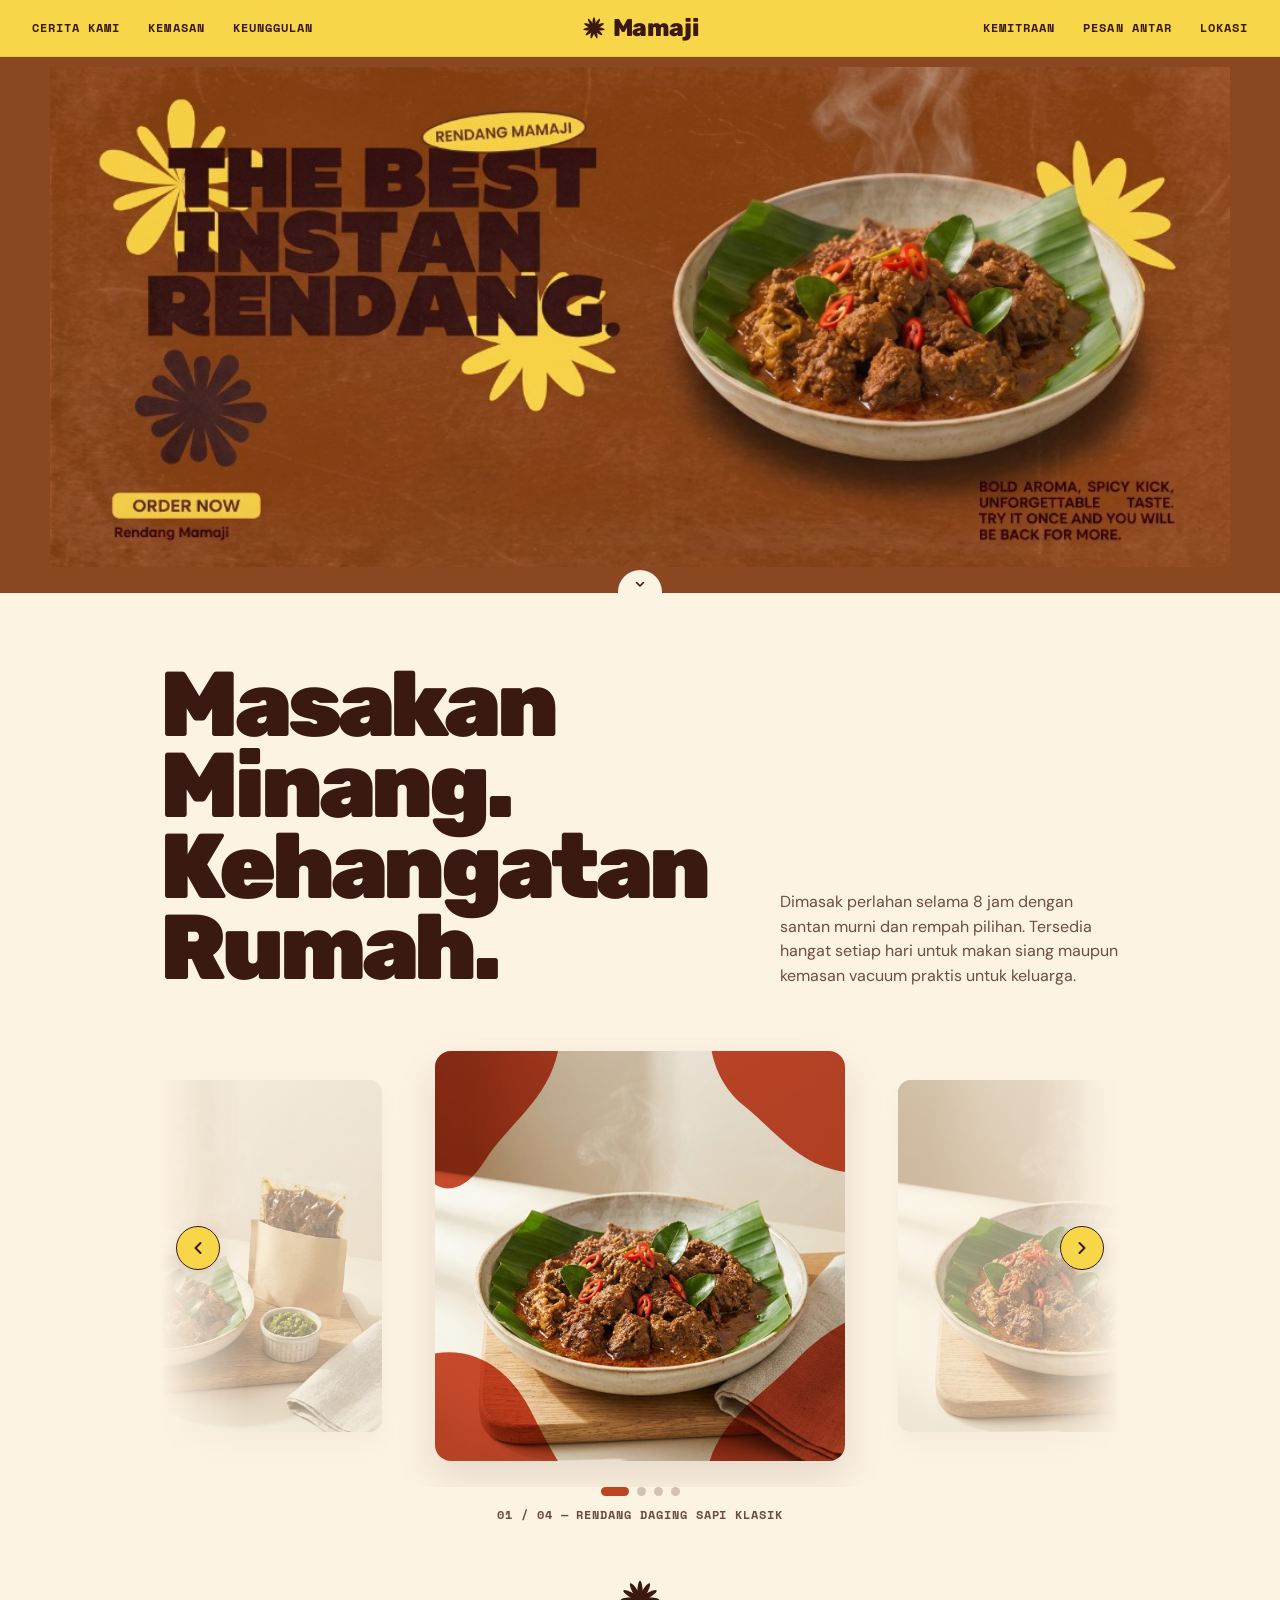
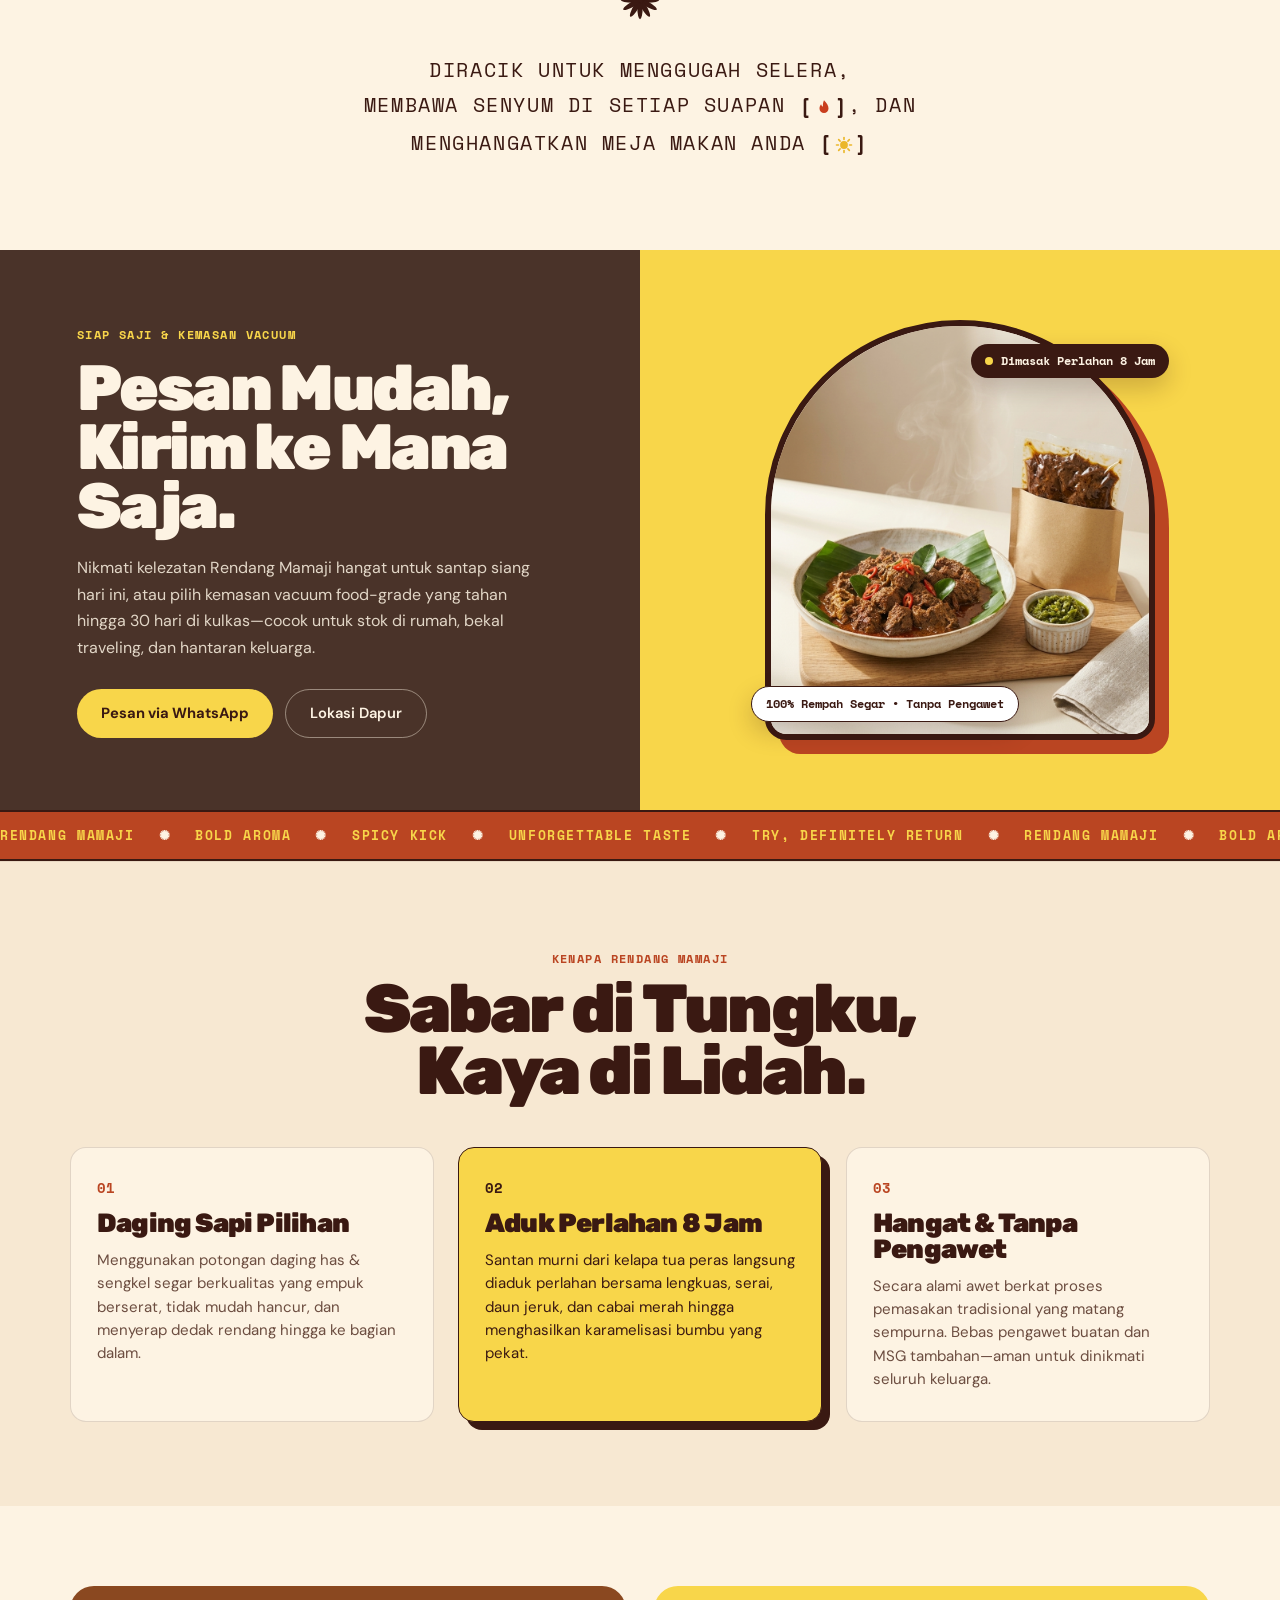
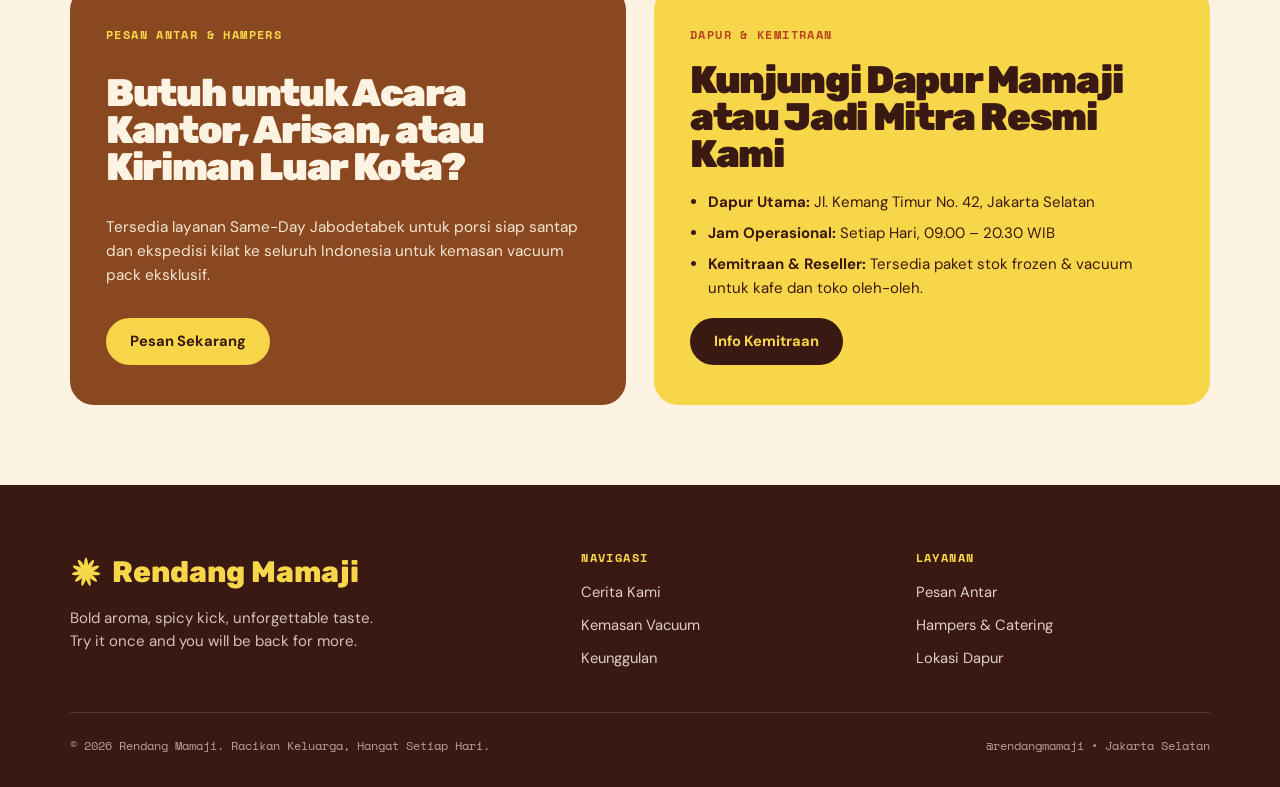
==== index.html @ 548dca35 "Use The Best Instan Rendang banner with full uncropped aspect ratio" ====
<!DOCTYPE html>
<html lang="id">
<head>
  <meta charset="UTF-8" />
  <meta name="viewport" content="width=device-width, initial-scale=1.0" />
  <title>Rendang Mamaji — Bold Aroma, Spicy Kick, Unforgettable Taste</title>
  <meta
    name="description"
    content="Rendang Mamaji menghadirkan rendang otentik Minang yang dimasak perlahan selama 8 jam dengan rempah pilihan. Tersedia porsi siap santap, lauk pendamping, dan kemasan vacuum."
  />

  <!-- Google Fonts: Chunky Display Sans (Rubik 900) + Mono + Clean Sans -->
  <link rel="preconnect" href="https://fonts.googleapis.com" />
  <link rel="preconnect" href="https://fonts.gstatic.com" crossorigin />
  <link
    href="https://fonts.googleapis.com/css2?family=DM+Sans:ital,opsz,wght@0,9..40,400;0,9..40,500;0,9..40,600;0,9..40,700;1,9..40,400&family=Rubik:wght@800;900&family=Space+Mono:wght@400;700&display=swap"
    rel="stylesheet"
  />
  <link rel="stylesheet" href="styles.css" />
</head>
<body>
  <!-- Sticky Golden Top Navigation Bar (inspired by Cala) -->
  <header class="site-header" id="top">
    <nav class="navbar" aria-label="Navigasi Utama">
      <div class="nav-group nav-left">
        <a href="#cerita" class="nav-link">CERITA KAMI</a>
        <a href="#paket" class="nav-link">KEMASAN</a>
        <a href="#galeri" class="nav-link">KEUNGGULAN</a>
      </div>

      <a href="#top" class="brand-logo" aria-label="Rendang Mamaji Beranda">
        <svg class="brand-starburst" viewBox="0 0 64 64" fill="currentColor" aria-hidden="true">
          <g transform="translate(32,32)">
            <ellipse rx="4.2" ry="18" transform="rotate(0) translate(0,-11)" />
            <ellipse rx="4.2" ry="18" transform="rotate(32.7) translate(0,-11)" />
            <ellipse rx="4.2" ry="18" transform="rotate(65.4) translate(0,-11)" />
            <ellipse rx="4.2" ry="18" transform="rotate(98.1) translate(0,-11)" />
            <ellipse rx="4.2" ry="18" transform="rotate(130.9) translate(0,-11)" />
            <ellipse rx="4.2" ry="18" transform="rotate(163.6) translate(0,-11)" />
            <ellipse rx="4.2" ry="18" transform="rotate(196.3) translate(0,-11)" />
            <ellipse rx="4.2" ry="18" transform="rotate(229) translate(0,-11)" />
            <ellipse rx="4.2" ry="18" transform="rotate(261.8) translate(0,-11)" />
            <ellipse rx="4.2" ry="18" transform="rotate(294.5) translate(0,-11)" />
            <ellipse rx="4.2" ry="18" transform="rotate(327.2) translate(0,-11)" />
          </g>
        </svg>
        <span class="brand-wordmark">Mamaji</span>
      </a>

      <div class="nav-group nav-right">
        <a href="#kemitraan" class="nav-link">KEMITRAAN</a>
        <a href="#pengiriman" class="nav-link">PESAN ANTAR</a>
        <a href="#lokasi" class="nav-link">LOKASI</a>
      </div>

      <!-- Mobile Menu Toggle -->
      <div class="mobile-controls">
        <button type="button" class="menu-toggle" id="mobileMenuToggle" aria-expanded="false" aria-label="Toggle menu navigasi">
          <span></span>
          <span></span>
        </button>
      </div>
    </nav>

    <!-- Mobile Navigation Drawer -->
    <div class="mobile-nav" id="mobileNav" hidden>
      <a href="#cerita" class="mobile-nav-link">Cerita Kami</a>
      <a href="#paket" class="mobile-nav-link">Kemasan Vacuum</a>
      <a href="#galeri" class="mobile-nav-link">Keunggulan</a>
      <a href="#kemitraan" class="mobile-nav-link">Kemitraan &amp; Hampers</a>
      <a href="#lokasi" class="mobile-nav-link">Lokasi Dapur</a>
    </div>
  </header>

  <main>
    <!-- Hero Section using the user's exact widescreen hero asset -->
    <section class="hero-section" aria-label="Banner Utama Rendang Mamaji">
      <div class="hero-media-frame">
        <img
          src="Asset/hero-the-best-instan-rendang.jpg"
          alt="Rendang Mamaji — The Best Instan Rendang. Bold Aroma, Spicy Kick, Unforgettable Taste."
          class="hero-asset-img"
        />

        <!-- Interactive transparent hotspot over the baked-in ORDER NOW button -->
        <a
          href="#pengiriman"
          class="hero-order-hotspot"
          aria-label="Order Now — Pesan Rendang Mamaji"
          title="Klik untuk pesan Rendang Mamaji"
        ></a>
      </div>

      <!-- Cala-style bottom-center semicircular scroll-down notch -->
      <a href="#cerita" class="hero-notch" aria-label="Gulir ke bagian berikutnya">
        <svg viewBox="0 0 24 24" fill="none" stroke="currentColor" stroke-width="2.4" stroke-linecap="round" stroke-linejoin="round" aria-hidden="true">
          <path d="M7 10l5 5 5-5" />
        </svg>
      </a>
    </section>

    <!-- Section 2: Warm Cream Editorial Showcase (exact Cala 2-card composition + statement) -->
    <section class="intro-showcase" id="cerita">
      <div class="container">
        <div class="editorial-intro-split reveal">
          <h1 class="editorial-heading">
            Masakan<br />
            Minang.<br />
            Kehangatan<br />
            Rumah.
          </h1>
          <p class="editorial-lead">
            Dimasak perlahan selama 8 jam dengan santan murni dan rempah pilihan. Tersedia hangat setiap hari untuk makan siang maupun kemasan vacuum praktis untuk keluarga.
          </p>
        </div>

        <div class="rendang-carousel reveal" id="rendangCarousel" aria-roledescription="carousel" aria-label="Galeri Varian Rendang Mamaji">
          <div class="carousel-stage">
            <button type="button" class="carousel-nav-btn carousel-nav-btn--prev" id="carouselPrev" aria-label="Slide sebelumnya">
              <svg viewBox="0 0 24 24" fill="none" stroke="currentColor" stroke-width="2.4" stroke-linecap="round" stroke-linejoin="round" aria-hidden="true">
                <path d="M15 18l-6-6 6-6" />
              </svg>
            </button>

            <div class="carousel-viewport" id="carouselViewport">
              <div class="carousel-track" id="carouselTrack">
                <article class="carousel-slide is-active" data-index="0" data-caption="01 / 04 — Rendang Daging Sapi Klasik">
                  <div class="duo-card-art">
                    <img
                      src="Asset/WhatsApp%20Image%202026-11-25%20at%209.22.33%20AM.jpeg"
                      alt="Rendang Daging Sapi Klasik Rendang Mamaji di atas daun pisang"
                      class="duo-card-photo"
                    />
                    <div class="duo-card-graphic-blobs" aria-hidden="true">
                      <svg viewBox="0 0 400 400" preserveAspectRatio="none">
                        <path d="M0,0 L120,0 C110,48 72,70 48,108 C22,148 0,130 0,130 Z" fill="#C93E1E" opacity="0.92" />
                        <path d="M270,0 L400,0 L400,118 C355,112 332,78 302,54 C274,32 270,0 270,0 Z" fill="#C93E1E" opacity="0.92" />
                        <path d="M0,295 C46,288 78,318 96,356 C108,380 120,400 120,400 L0,400 Z" fill="#C93E1E" opacity="0.92" />
                        <path d="M400,265 L400,400 L268,400 C282,356 322,334 352,302 C374,278 400,265 400,265 Z" fill="#C93E1E" opacity="0.92" />
                      </svg>
                    </div>
                  </div>
                </article>

                <article class="carousel-slide" data-index="1" data-caption="02 / 04 — Rendang Komplit Nasi &amp; Sambal Ijo">
                  <div class="duo-card-art">
                    <img
                      src="Asset/rendang-komplit.jpg"
                      alt="Rendang Mamaji Komplit dengan nasi putih hangat dan sambal lado mudo"
                      class="duo-card-photo"
                    />
                    <div class="duo-card-graphic-blobs" aria-hidden="true">
                      <svg viewBox="0 0 400 400" preserveAspectRatio="none">
                        <path d="M0,0 L120,0 C110,48 72,70 48,108 C22,148 0,130 0,130 Z" fill="#C93E1E" opacity="0.92" />
                        <path d="M270,0 L400,0 L400,118 C355,112 332,78 302,54 C274,32 270,0 270,0 Z" fill="#C93E1E" opacity="0.92" />
                        <path d="M0,295 C46,288 78,318 96,356 C108,380 120,400 120,400 L0,400 Z" fill="#C93E1E" opacity="0.92" />
                        <path d="M400,265 L400,400 L268,400 C282,356 322,334 352,302 C374,278 400,265 400,265 Z" fill="#C93E1E" opacity="0.92" />
                      </svg>
                    </div>
                  </div>
                </article>

                <article class="carousel-slide" data-index="2" data-caption="03 / 04 — Rendang Paru &amp; Daging Serundeng">
                  <div class="duo-card-art">
                    <img
                      src="Asset/rendang-bumbu-pekat.jpg"
                      alt="Rendang Paru dan Daging Sapi berbumbu pekat dengan taburan serundeng rempah"
                      class="duo-card-photo"
                    />
                    <div class="duo-card-graphic-blobs" aria-hidden="true">
                      <svg viewBox="0 0 400 400" preserveAspectRatio="none">
                        <path d="M0,0 L120,0 C110,48 72,70 48,108 C22,148 0,130 0,130 Z" fill="#C93E1E" opacity="0.92" />
                        <path d="M270,0 L400,0 L400,118 C355,112 332,78 302,54 C274,32 270,0 270,0 Z" fill="#C93E1E" opacity="0.92" />
                        <path d="M0,295 C46,288 78,318 96,356 C108,380 120,400 120,400 L0,400 Z" fill="#C93E1E" opacity="0.92" />
                        <path d="M400,265 L400,400 L268,400 C282,356 322,334 352,302 C374,278 400,265 400,265 Z" fill="#C93E1E" opacity="0.92" />
                      </svg>
                    </div>
                  </div>
                </article>

                <article class="carousel-slide" data-index="3" data-caption="04 / 04 — Paket Vacuum &amp; Sambal Ijo">
                  <div class="duo-card-art">
                    <img
                      src="Asset/rendang-hantaran.jpg"
                      alt="Rendang Mamaji kemasan vacuum praktis bersama sambal ijo"
                      class="duo-card-photo"
                    />
                    <div class="duo-card-graphic-blobs" aria-hidden="true">
                      <svg viewBox="0 0 400 400" preserveAspectRatio="none">
                        <path d="M0,0 L120,0 C110,48 72,70 48,108 C22,148 0,130 0,130 Z" fill="#C93E1E" opacity="0.92" />
                        <path d="M270,0 L400,0 L400,118 C355,112 332,78 302,54 C274,32 270,0 270,0 Z" fill="#C93E1E" opacity="0.92" />
                        <path d="M0,295 C46,288 78,318 96,356 C108,380 120,400 120,400 L0,400 Z" fill="#C93E1E" opacity="0.92" />
                        <path d="M400,265 L400,400 L268,400 C282,356 322,334 352,302 C374,278 400,265 400,265 Z" fill="#C93E1E" opacity="0.92" />
                      </svg>
                    </div>
                  </div>
                </article>
              </div>
            </div>

            <button type="button" class="carousel-nav-btn carousel-nav-btn--next" id="carouselNext" aria-label="Slide berikutnya">
              <svg viewBox="0 0 24 24" fill="none" stroke="currentColor" stroke-width="2.4" stroke-linecap="round" stroke-linejoin="round" aria-hidden="true">
                <path d="M9 18l6-6-6-6" />
              </svg>
            </button>
          </div>

          <div class="carousel-controls-bar">
            <div class="carousel-dots" id="carouselDots" role="tablist" aria-label="Pilih slide rendang">
              <button type="button" class="carousel-dot is-active" data-slide="0" aria-label="Slide 1" aria-selected="true"></button>
              <button type="button" class="carousel-dot" data-slide="1" aria-label="Slide 2" aria-selected="false"></button>
              <button type="button" class="carousel-dot" data-slide="2" aria-label="Slide 3" aria-selected="false"></button>
              <button type="button" class="carousel-dot" data-slide="3" aria-label="Slide 4" aria-selected="false"></button>
            </div>
            <p class="carousel-caption" id="carouselCaption">01 / 04 — Rendang Daging Sapi Klasik</p>
          </div>
        </div>

        <!-- Centered Starburst + Uppercase Editorial Statement -->
        <div class="editorial-manifesto reveal">
          <svg class="manifesto-starburst" viewBox="0 0 64 64" fill="currentColor" aria-hidden="true">
            <g transform="translate(32,32)">
              <ellipse rx="3.9" ry="17" transform="rotate(0) translate(0,-11)" />
              <ellipse rx="3.9" ry="17" transform="rotate(30) translate(0,-11)" />
              <ellipse rx="3.9" ry="17" transform="rotate(60) translate(0,-11)" />
              <ellipse rx="3.9" ry="17" transform="rotate(90) translate(0,-11)" />
              <ellipse rx="3.9" ry="17" transform="rotate(120) translate(0,-11)" />
              <ellipse rx="3.9" ry="17" transform="rotate(150) translate(0,-11)" />
              <ellipse rx="3.9" ry="17" transform="rotate(180) translate(0,-11)" />
              <ellipse rx="3.9" ry="17" transform="rotate(210) translate(0,-11)" />
              <ellipse rx="3.9" ry="17" transform="rotate(240) translate(0,-11)" />
              <ellipse rx="3.9" ry="17" transform="rotate(270) translate(0,-11)" />
              <ellipse rx="3.9" ry="17" transform="rotate(300) translate(0,-11)" />
              <ellipse rx="3.9" ry="17" transform="rotate(330) translate(0,-11)" />
            </g>
          </svg>

          <p class="manifesto-text">
            DIRACIK UNTUK MENGGUGAH SELERA,<br />
            MEMBAWA SENYUM DI SETIAP SUAPAN
            <span class="inline-bracket" aria-hidden="true">
              [<svg viewBox="0 0 24 24" class="inline-icon inline-icon--chili"><path d="M12 3c4 4 6 7.5 6 11a6 6 0 1 1-12 0c0-2.1.8-4 2.1-5.6.3 1.7 1.3 2.8 2.5 3.1C10.3 8.4 10.8 5.5 12 3Z" fill="#C93E1E"/></svg>]
            </span>, DAN<br />
            MENGHANGATKAN MEJA MAKAN ANDA
            <span class="inline-bracket" aria-hidden="true">
              [<svg viewBox="0 0 24 24" class="inline-icon inline-icon--sun"><circle cx="12" cy="12" r="5.2" fill="#EBB72A"/><g stroke="#EBB72A" stroke-width="2.2" stroke-linecap="round"><line x1="12" y1="2" x2="12" y2="4.6"/><line x1="12" y1="19.4" x2="12" y2="22"/><line x1="2" y1="12" x2="4.6" y2="12"/><line x1="19.4" y1="12" x2="22" y2="12"/><line x1="4.9" y1="4.9" x2="6.8" y2="6.8"/><line x1="17.2" y1="17.2" x2="19.1" y2="19.1"/><line x1="19.1" y1="4.9" x2="17.2" y2="6.8"/><line x1="6.8" y1="17.2" x2="4.9" y2="19.1"/></g></svg>]
            </span>
          </p>
        </div>
      </div>
    </section>

    <!-- Section 3: 50/50 Split Block (matching Cala's "Notre Application" split band) -->
    <section class="split-feature" id="paket">
      <div class="split-left">
        <div class="split-content reveal">
          <span class="split-eyebrow">SIAP SAJI &amp; KEMASAN VACUUM</span>
          <h2 class="split-heading">
            Pesan Mudah,<br />
            Kirim ke Mana Saja.
          </h2>
          <p class="split-copy">
            Nikmati kelezatan Rendang Mamaji hangat untuk santap siang hari ini, atau pilih kemasan vacuum food-grade yang tahan hingga 30 hari di kulkas—cocok untuk stok di rumah, bekal traveling, dan hantaran keluarga.
          </p>
          <div class="split-actions">
            <a
              href="https://wa.me/6281200000000?text=Halo%20Rendang%20Mamaji%2C%20saya%20ingin%20memesan%20Rendang%20Mamaji."
              target="_blank"
              rel="noopener noreferrer"
              class="btn-sunny"
            >Pesan via WhatsApp</a>
            <a href="#lokasi" class="btn-outline-cream">Lokasi Dapur</a>
          </div>
        </div>
      </div>

      <div class="split-right">
        <div class="split-visual-stage reveal">
          <div class="split-arch-frame">
            <img
              src="Asset/rendang-hantaran.jpg"
              alt="Rendang Mamaji dalam piring keramik dan kemasan vacuum"
              class="split-arch-img"
            />
          </div>
          <div class="floating-badge floating-badge--top">
            <span class="badge-dot"></span>
            Dimasak Perlahan 8 Jam
          </div>
          <div class="floating-badge floating-badge--bottom">
            100% Rempah Segar • Tanpa Pengawet
          </div>
        </div>
      </div>
    </section>

    <!-- Golden Marquee Strip -->
    <div class="marquee-strip" aria-hidden="true">
      <div class="marquee-track">
        <span>RENDANG MAMAJI</span>
        <span class="marquee-star">✺</span>
        <span>BOLD AROMA</span>
        <span class="marquee-star">✺</span>
        <span>SPICY KICK</span>
        <span class="marquee-star">✺</span>
        <span>UNFORGETTABLE TASTE</span>
        <span class="marquee-star">✺</span>
        <span>TRY, DEFINITELY RETURN</span>
        <span class="marquee-star">✺</span>
        <span>RENDANG MAMAJI</span>
        <span class="marquee-star">✺</span>
        <span>BOLD AROMA</span>
        <span class="marquee-star">✺</span>
        <span>SPICY KICK</span>
        <span class="marquee-star">✺</span>
        <span>UNFORGETTABLE TASTE</span>
        <span class="marquee-star">✺</span>
        <span>TRY, DEFINITELY RETURN</span>
        <span class="marquee-star">✺</span>
      </div>
    </div>

    <!-- Section 5: Craft & Heritage (Keunggulan) -->
    <section class="craft-section" id="galeri">
      <div class="container">
        <div class="craft-header reveal">
          <span class="section-tag">KENAPA RENDANG MAMAJI</span>
          <h2 class="section-title centered">
            Sabar di Tungku,<br />
            Kaya di Lidah.
          </h2>
        </div>

        <div class="craft-grid">
          <article class="craft-card reveal">
            <div class="craft-num">01</div>
            <h3>Daging Sapi Pilihan</h3>
            <p>
              Menggunakan potongan daging has &amp; sengkel segar berkualitas yang empuk berserat, tidak mudah hancur, dan menyerap dedak rendang hingga ke bagian dalam.
            </p>
          </article>

          <article class="craft-card craft-card--accent reveal">
            <div class="craft-num">02</div>
            <h3>Aduk Perlahan 8 Jam</h3>
            <p>
              Santan murni dari kelapa tua peras langsung diaduk perlahan bersama lengkuas, serai, daun jeruk, dan cabai merah hingga menghasilkan karamelisasi bumbu yang pekat.
            </p>
          </article>

          <article class="craft-card reveal">
            <div class="craft-num">03</div>
            <h3>Hangat &amp; Tanpa Pengawet</h3>
            <p>
              Secara alami awet berkat proses pemasakan tradisional yang matang sempurna. Bebas pengawet buatan dan MSG tambahan—aman untuk dinikmati seluruh keluarga.
            </p>
          </article>
        </div>
      </div>
    </section>

    <!-- Section 6: Kemitraan, Pesan Antar & Lokasi -->
    <section class="info-band" id="kemitraan">
      <div class="container">
        <div class="info-grid">
          <div class="info-card info-card--espresso reveal" id="pengiriman">
            <span class="info-label">PESAN ANTAR &amp; HAMPERS</span>
            <h3>Butuh untuk Acara Kantor, Arisan, atau Kiriman Luar Kota?</h3>
            <p>
              Tersedia layanan Same-Day Jabodetabek untuk porsi siap santap dan ekspedisi kilat ke seluruh Indonesia untuk kemasan vacuum pack eksklusif.
            </p>
            <a
              href="https://wa.me/6281200000000?text=Halo%20Rendang%20Mamaji%2C%20saya%20ingin%20pesan%20antar%20atau%20hampers."
              target="_blank"
              rel="noopener noreferrer"
              class="btn-sunny"
            >Pesan Sekarang</a>
          </div>

          <div class="info-card info-card--sunlight reveal" id="lokasi">
            <span class="info-label info-label--dark">DAPUR &amp; KEMITRAAN</span>
            <h3>Kunjungi Dapur Mamaji atau Jadi Mitra Resmi Kami</h3>
            <ul class="info-list">
              <li><strong>Dapur Utama:</strong> Jl. Kemang Timur No. 42, Jakarta Selatan</li>
              <li><strong>Jam Operasional:</strong> Setiap Hari, 09.00 – 20.30 WIB</li>
              <li><strong>Kemitraan &amp; Reseller:</strong> Tersedia paket stok frozen &amp; vacuum untuk kafe dan toko oleh-oleh.</li>
            </ul>
            <a
              href="https://wa.me/6281200000000?text=Halo%20Rendang%20Mamaji%2C%20saya%20tertarik%20info%20kemitraan%20dan%20reseller."
              target="_blank"
              rel="noopener noreferrer"
              class="btn-dark"
            >Info Kemitraan</a>
          </div>
        </div>
      </div>
    </section>
  </main>

  <!-- Deep Espresso Footer -->
  <footer class="site-footer">
    <div class="container">
      <div class="footer-top">
        <div class="footer-brand-block">
          <div class="footer-logo">
            <svg class="footer-starburst" viewBox="0 0 64 64" fill="currentColor" aria-hidden="true">
              <g transform="translate(32,32)">
                <ellipse rx="4.2" ry="18" transform="rotate(0) translate(0,-11)" />
                <ellipse rx="4.2" ry="18" transform="rotate(32.7) translate(0,-11)" />
                <ellipse rx="4.2" ry="18" transform="rotate(65.4) translate(0,-11)" />
                <ellipse rx="4.2" ry="18" transform="rotate(98.1) translate(0,-11)" />
                <ellipse rx="4.2" ry="18" transform="rotate(130.9) translate(0,-11)" />
                <ellipse rx="4.2" ry="18" transform="rotate(163.6) translate(0,-11)" />
                <ellipse rx="4.2" ry="18" transform="rotate(196.3) translate(0,-11)" />
                <ellipse rx="4.2" ry="18" transform="rotate(229) translate(0,-11)" />
                <ellipse rx="4.2" ry="18" transform="rotate(261.8) translate(0,-11)" />
                <ellipse rx="4.2" ry="18" transform="rotate(294.5) translate(0,-11)" />
                <ellipse rx="4.2" ry="18" transform="rotate(327.2) translate(0,-11)" />
              </g>
            </svg>
            <span>Rendang Mamaji</span>
          </div>
          <p class="footer-tagline">
            Bold aroma, spicy kick, unforgettable taste.<br />
            Try it once and you will be back for more.
          </p>
        </div>

        <div class="footer-links-col">
          <h4>NAVIGASI</h4>
          <a href="#cerita">Cerita Kami</a>
          <a href="#paket">Kemasan Vacuum</a>
          <a href="#galeri">Keunggulan</a>
        </div>

        <div class="footer-links-col">
          <h4>LAYANAN</h4>
          <a href="#pengiriman">Pesan Antar</a>
          <a href="#kemitraan">Hampers &amp; Catering</a>
          <a href="#lokasi">Lokasi Dapur</a>
        </div>
      </div>

      <div class="footer-bottom">
        <span>© 2026 Rendang Mamaji. Racikan Keluarga, Hangat Setiap Hari.</span>
        <span>@rendangmamaji • Jakarta Selatan</span>
      </div>
    </div>
  </footer>

  <script src="script.js"></script>
</body>
</html>
---- styles.css ----
/* ============================================================
   Rendang Mamaji — Warm Sunny Editorial Design System
   Inspired by Cala's sunlit palette, paired seamlessly with
   Rendang Mamaji's terracotta, golden yellow & espresso assets.
   ============================================================ */

:root {
  --sunny: #F8D64A;
  --sunny-deep: #EBB72A;
  --cream: #FDF3E3;
  --cream-soft: #F7E8D2;
  --terracotta: #BA4522;
  --terracotta-bright: #C93E1E;
  --cinnamon: #8A4820;
  --espresso: #3A1912;
  --espresso-soft: #4A3329;
  --ink-muted: #6C4D40;
  --white: #FFFFFF;

  --font-serif: 'Rubik', 'DM Sans', system-ui, sans-serif;
  --font-mono: 'Space Mono', ui-monospace, monospace;
  --font-sans: 'DM Sans', system-ui, -apple-system, sans-serif;

  --radius-md: 16px;
  --radius-lg: 24px;
  --radius-pill: 999px;
  --shadow-soft: 0 14px 36px rgba(58, 25, 18, 0.08);
  --shadow-card: 0 18px 42px rgba(58, 25, 18, 0.12);
}

*,
*::before,
*::after {
  box-sizing: border-box;
}

html {
  scroll-behavior: smooth;
}

body {
  margin: 0;
  background-color: var(--cream);
  color: var(--espresso);
  font-family: var(--font-sans);
  line-height: 1.55;
  -webkit-font-smoothing: antialiased;
  overflow-x: hidden;
}

img {
  max-width: 100%;
  display: block;
}

a {
  color: inherit;
  text-decoration: none;
}

button {
  font-family: inherit;
  cursor: pointer;
}

.container {
  width: min(1140px, 92%);
  margin: 0 auto;
}

/* ============================================================
   Sticky Golden Header
   ============================================================ */
.site-header {
  position: sticky;
  top: 0;
  z-index: 60;
  background-color: var(--sunny);
  border-bottom: 1px solid rgba(58, 25, 18, 0.08);
  transition: box-shadow 0.25s ease;
}

.site-header.is-scrolled {
  box-shadow: 0 6px 24px rgba(58, 25, 18, 0.1);
}

.navbar {
  width: min(1320px, 95%);
  margin: 0 auto;
  height: 56px;
  display: grid;
  grid-template-columns: 1fr auto 1fr;
  align-items: center;
  gap: 16px;
}

.nav-group {
  display: flex;
  align-items: center;
  gap: 28px;
}

.nav-left {
  justify-content: flex-start;
}

.nav-right {
  justify-content: flex-end;
}

.nav-link {
  font-family: var(--font-mono);
  font-size: 0.72rem;
  font-weight: 700;
  letter-spacing: 0.09em;
  text-transform: uppercase;
  color: var(--espresso);
  position: relative;
  padding: 4px 0;
  transition: opacity 0.2s ease;
}

.nav-link::after {
  content: "";
  position: absolute;
  left: 0;
  bottom: 0;
  width: 0;
  height: 1.5px;
  background-color: var(--espresso);
  transition: width 0.22s ease;
}

.nav-link:hover::after {
  width: 100%;
}

.brand-logo {
  display: inline-flex;
  align-items: center;
  gap: 7px;
  color: var(--espresso);
  justify-self: center;
}

.brand-starburst {
  width: 24px;
  height: 24px;
  transition: transform 0.5s cubic-bezier(0.22, 1, 0.36, 1);
}

.brand-logo:hover .brand-starburst {
  transform: rotate(45deg);
}

.brand-wordmark {
  font-family: var(--font-serif);
  font-size: 1.52rem;
  font-weight: 800;
  letter-spacing: -0.03em;
  line-height: 1;
}

.mobile-controls {
  display: none;
  align-items: center;
  gap: 10px;
  justify-self: end;
}

.menu-toggle {
  width: 34px;
  height: 34px;
  border-radius: 10px;
  border: 1px solid rgba(58, 25, 18, 0.18);
  background: transparent;
  display: flex;
  flex-direction: column;
  align-items: center;
  justify-content: center;
  gap: 5px;
  padding: 0;
}

.menu-toggle span {
  width: 16px;
  height: 2px;
  background-color: var(--espresso);
  border-radius: 2px;
  transition: transform 0.2s ease;
}

.mobile-nav {
  background-color: var(--sunny);
  border-top: 1px solid rgba(58, 25, 18, 0.1);
  padding: 14px 20px 20px;
  display: flex;
  flex-direction: column;
  gap: 10px;
}

.mobile-nav[hidden] {
  display: none;
}

.mobile-nav-link {
  font-family: var(--font-mono);
  font-size: 0.84rem;
  font-weight: 700;
  text-transform: uppercase;
  letter-spacing: 0.06em;
  padding: 6px 0;
  border-bottom: 1px dashed rgba(58, 25, 18, 0.15);
}

/* ============================================================
   Hero Section (Compact Framed Hero Asset + Scroll Notch)
   ============================================================ */
.hero-section {
  background-color: #894821;
  position: relative;
  padding: 10px 16px 26px;
}

.hero-media-frame {
  position: relative;
  width: 100%;
  max-width: 1180px;
  margin: 0 auto;
}

.hero-asset-img {
  width: 100%;
  height: auto;
  display: block;
}

/* Transparent interactive button aligned cleanly over the baked-in "ORDER NOW" pill */
.hero-order-hotspot {
  position: absolute;
  left: 5%;
  bottom: 10%;
  width: 13.2%;
  height: 7.5%;
  border-radius: var(--radius-pill);
  border: none;
  background: transparent;
  padding: 0;
  z-index: 4;
  transition: box-shadow 0.25s ease, transform 0.2s ease;
}

.hero-order-hotspot:hover {
  box-shadow: 0 0 0 3px rgba(248, 214, 74, 0.55), 0 10px 24px rgba(58, 25, 18, 0.35);
  transform: translateY(-2px);
}

/* Cala-style semicircular cream scroll-down notch */
.hero-notch {
  position: absolute;
  left: 50%;
  bottom: -1px;
  transform: translateX(-50%);
  width: 44px;
  height: 24px;
  background-color: var(--cream);
  border-radius: 999px 999px 0 0;
  display: flex;
  align-items: flex-end;
  justify-content: center;
  padding-bottom: 2px;
  color: var(--espresso);
  z-index: 5;
  transition: transform 0.2s ease;
}

.hero-notch svg {
  width: 16px;
  height: 16px;
}

.hero-notch:hover {
  transform: translateX(-50%) translateY(-2px);
}

/* ============================================================
   Section 2: Cream Editorial Showcase (2 Square Cards + Manifesto)
   ============================================================ */
.intro-showcase {
  background-color: var(--cream);
  padding: 72px 0 88px;
}

.editorial-intro-split {
  max-width: 960px;
  margin: 0 auto 48px;
  display: grid;
  grid-template-columns: 1.2fr 0.8fr;
  align-items: end;
  gap: 36px;
}

.editorial-heading {
  font-family: var(--font-serif);
  font-size: clamp(3.2rem, 7.2vw, 5.75rem);
  font-weight: 900;
  line-height: 0.88;
  letter-spacing: -0.045em;
  text-align: left;
  color: var(--espresso);
  margin: 0;
}

.editorial-lead {
  margin: 0;
  font-size: 1rem;
  line-height: 1.55;
  color: var(--ink-muted);
  max-width: 340px;
  justify-self: end;
}

.rendang-carousel {
  max-width: 960px;
  margin: 0 auto 54px;
}

.carousel-stage {
  position: relative;
  display: flex;
  align-items: center;
}

.carousel-viewport {
  width: 100%;
  overflow: hidden;
  padding: 14px 0 26px;
  mask-image: linear-gradient(90deg, transparent 0%, #000 9%, #000 91%, transparent 100%);
  -webkit-mask-image: linear-gradient(90deg, transparent 0%, #000 9%, #000 91%, transparent 100%);
}

.carousel-track {
  display: flex;
  align-items: center;
  gap: 24px;
  transition: transform 0.65s cubic-bezier(0.22, 1, 0.36, 1);
  will-change: transform;
}

.carousel-track.is-no-transition,
.carousel-track.is-no-transition .carousel-slide,
.carousel-track.is-no-transition .duo-card-graphic-blobs {
  transition: none !important;
}

.carousel-slide {
  flex: 0 0 410px;
  border-radius: var(--radius-md);
  overflow: hidden;
  box-shadow: var(--shadow-soft);
  transform: scale(0.86);
  opacity: 0.48;
  cursor: pointer;
  transition: transform 0.5s cubic-bezier(0.22, 1, 0.36, 1), opacity 0.45s ease, box-shadow 0.45s ease;
}

.carousel-slide.is-active {
  transform: scale(1);
  opacity: 1;
  cursor: default;
  box-shadow: var(--shadow-card);
}

.carousel-slide .duo-card-graphic-blobs {
  opacity: 0;
  transition: opacity 0.45s ease;
}

.carousel-slide.is-active .duo-card-graphic-blobs {
  opacity: 1;
}

.duo-card-art {
  position: relative;
  aspect-ratio: 1 / 1;
  width: 100%;
  overflow: hidden;
  background-color: #E7D6BE;
}

.duo-card-photo {
  width: 100%;
  height: 100%;
  object-fit: cover;
  transition: transform 0.6s cubic-bezier(0.22, 1, 0.36, 1);
}

.carousel-slide.is-active:hover .duo-card-photo {
  transform: scale(1.045);
}

.duo-card-graphic-blobs {
  position: absolute;
  inset: 0;
  pointer-events: none;
  mix-blend-mode: multiply;
}

.duo-card-graphic-blobs svg {
  width: 100%;
  height: 100%;
  display: block;
}

.carousel-nav-btn {
  position: absolute;
  top: 47%;
  transform: translateY(-50%);
  z-index: 6;
  width: 44px;
  height: 44px;
  border-radius: 50%;
  border: 1.5px solid var(--espresso);
  background-color: var(--sunny);
  color: var(--espresso);
  display: inline-flex;
  align-items: center;
  justify-content: center;
  box-shadow: 0 8px 20px rgba(58, 25, 18, 0.16);
  transition: transform 0.2s ease, background-color 0.2s ease;
}

.carousel-nav-btn:hover {
  background-color: var(--espresso);
  color: var(--sunny);
  transform: translateY(-50%) scale(1.06);
}

.carousel-nav-btn svg {
  width: 20px;
  height: 20px;
}

.carousel-nav-btn--prev {
  left: 16px;
}

.carousel-nav-btn--next {
  right: 16px;
}

.carousel-controls-bar {
  display: flex;
  flex-direction: column;
  align-items: center;
  gap: 10px;
}

.carousel-dots {
  display: inline-flex;
  align-items: center;
  gap: 8px;
}

.carousel-dot {
  width: 9px;
  height: 9px;
  border-radius: var(--radius-pill);
  border: none;
  padding: 0;
  background-color: rgba(58, 25, 18, 0.22);
  transition: width 0.3s ease, background-color 0.3s ease;
}

.carousel-dot.is-active {
  width: 28px;
  background-color: var(--terracotta);
}

.carousel-caption {
  margin: 0;
  font-family: var(--font-mono);
  font-size: 0.74rem;
  font-weight: 700;
  letter-spacing: 0.08em;
  text-transform: uppercase;
  color: var(--ink-muted);
  text-align: center;
}

/* Manifesto below the 2 square cards */
.editorial-manifesto {
  text-align: center;
  max-width: 720px;
  margin: 0 auto;
}

.manifesto-starburst {
  width: 44px;
  height: 44px;
  color: var(--espresso);
  margin: 0 auto 22px;
}

.manifesto-text {
  font-family: var(--font-mono);
  font-size: clamp(0.95rem, 1.8vw, 1.25rem);
  font-weight: 400;
  line-height: 1.75;
  letter-spacing: 0.08em;
  text-transform: uppercase;
  color: var(--espresso);
  margin: 0;
}

.inline-bracket {
  display: inline-flex;
  align-items: center;
  gap: 2px;
  vertical-align: middle;
  font-weight: 700;
}

.inline-icon {
  width: 18px;
  height: 18px;
  display: inline-block;
  vertical-align: middle;
}

/* ============================================================
   Section 3: 50/50 Split Editorial Feature
   ============================================================ */
.split-feature {
  display: grid;
  grid-template-columns: 1fr 1fr;
  min-height: 520px;
}

.split-left {
  background-color: var(--espresso-soft);
  color: var(--cream);
  padding: 72px clamp(28px, 6vw, 84px);
  display: flex;
  align-items: center;
}

.split-content {
  max-width: 470px;
}

.split-eyebrow {
  display: inline-block;
  font-family: var(--font-mono);
  font-size: 0.75rem;
  font-weight: 700;
  letter-spacing: 0.12em;
  color: var(--sunny);
  margin-bottom: 14px;
}

.split-heading {
  font-family: var(--font-serif);
  font-size: clamp(2.6rem, 5vw, 4.1rem);
  line-height: 0.92;
  font-weight: 900;
  letter-spacing: -0.04em;
  margin: 0 0 20px;
}

.split-copy {
  color: rgba(253, 243, 227, 0.85);
  font-size: 1rem;
  line-height: 1.65;
  margin: 0 0 28px;
}

.split-actions {
  display: flex;
  flex-wrap: wrap;
  gap: 12px;
}

.btn-sunny {
  display: inline-flex;
  align-items: center;
  justify-content: center;
  background-color: var(--sunny);
  color: var(--espresso);
  border: none;
  border-radius: var(--radius-pill);
  padding: 12px 24px;
  font-family: var(--font-sans);
  font-size: 0.92rem;
  font-weight: 700;
  transition: transform 0.2s ease, background-color 0.2s ease;
}

.btn-sunny:hover {
  background-color: #FFE164;
  transform: translateY(-2px);
}

.btn-outline-cream {
  display: inline-flex;
  align-items: center;
  justify-content: center;
  background-color: transparent;
  color: var(--cream);
  border: 1.5px solid rgba(253, 243, 227, 0.45);
  border-radius: var(--radius-pill);
  padding: 12px 24px;
  font-size: 0.92rem;
  font-weight: 600;
  transition: border-color 0.2s ease, background-color 0.2s ease;
}

.btn-outline-cream:hover {
  border-color: var(--cream);
  background-color: rgba(253, 243, 227, 0.08);
}

.btn-dark {
  display: inline-flex;
  align-items: center;
  justify-content: center;
  background-color: var(--espresso);
  color: var(--sunny);
  border-radius: var(--radius-pill);
  padding: 12px 24px;
  font-size: 0.92rem;
  font-weight: 700;
  transition: transform 0.2s ease, background-color 0.2s ease;
}

.btn-dark:hover {
  background-color: #270F0A;
  transform: translateY(-2px);
}

.split-right {
  background-color: var(--sunny);
  padding: 56px 32px;
  display: flex;
  align-items: center;
  justify-content: center;
  position: relative;
  overflow: hidden;
}

.split-visual-stage {
  position: relative;
  width: min(390px, 90%);
}

.split-arch-frame {
  border-radius: 220px 220px 24px 24px;
  overflow: hidden;
  border: 6px solid var(--espresso);
  box-shadow: 14px 14px 0 var(--terracotta);
  aspect-ratio: 4 / 4.3;
  background-color: var(--cream);
}

.split-arch-img {
  width: 100%;
  height: 100%;
  object-fit: cover;
}

.floating-badge {
  position: absolute;
  background-color: var(--espresso);
  color: var(--cream);
  font-family: var(--font-mono);
  font-size: 0.72rem;
  font-weight: 700;
  padding: 8px 14px;
  border-radius: var(--radius-pill);
  box-shadow: 0 10px 24px rgba(58, 25, 18, 0.22);
  display: inline-flex;
  align-items: center;
  gap: 8px;
}

.badge-dot {
  width: 8px;
  height: 8px;
  border-radius: 50%;
  background-color: var(--sunny);
}

.floating-badge--top {
  top: 24px;
  right: -14px;
}

.floating-badge--bottom {
  bottom: 18px;
  left: -14px;
  background-color: var(--white);
  color: var(--espresso);
  border: 1.5px solid var(--espresso);
}

/* ============================================================
   Marquee Strip
   ============================================================ */
.marquee-strip {
  background-color: var(--terracotta);
  color: var(--sunny);
  overflow: hidden;
  padding: 13px 0;
  border-top: 2px solid var(--espresso);
  border-bottom: 2px solid var(--espresso);
}

.marquee-track {
  display: flex;
  align-items: center;
  gap: 24px;
  width: max-content;
  font-family: var(--font-mono);
  font-size: 0.84rem;
  font-weight: 700;
  letter-spacing: 0.12em;
  animation: marqueeScroll 28s linear infinite;
}

.marquee-star {
  color: var(--cream);
}

@keyframes marqueeScroll {
  from {
    transform: translateX(0);
  }
  to {
    transform: translateX(-50%);
  }
}

.section-tag {
  display: inline-block;
  font-family: var(--font-mono);
  font-size: 0.74rem;
  font-weight: 700;
  letter-spacing: 0.12em;
  color: var(--terracotta);
  margin-bottom: 10px;
}

.section-title {
  font-family: var(--font-serif);
  font-size: clamp(2.6rem, 5.4vw, 4.25rem);
  font-weight: 900;
  line-height: 0.92;
  letter-spacing: -0.04em;
  color: var(--espresso);
  margin: 0;
}

.section-title.centered {
  text-align: center;
}

/* ============================================================
   Section 5: Craft Pillars
   ============================================================ */
.craft-section {
  background-color: var(--cream-soft);
  padding: 84px 0;
  border-top: 1px solid rgba(58, 25, 18, 0.08);
}

.craft-header {
  text-align: center;
  margin-bottom: 44px;
}

.craft-grid {
  display: grid;
  grid-template-columns: repeat(3, 1fr);
  gap: 24px;
}

.craft-card {
  background-color: var(--cream);
  border: 1.5px solid rgba(58, 25, 18, 0.14);
  border-radius: var(--radius-md);
  padding: 30px 26px;
}

.craft-card--accent {
  background-color: var(--sunny);
  border-color: var(--espresso);
  box-shadow: 8px 8px 0 var(--espresso);
}

.craft-num {
  font-family: var(--font-mono);
  font-size: 0.85rem;
  font-weight: 700;
  color: var(--terracotta);
  margin-bottom: 12px;
}

.craft-card--accent .craft-num {
  color: var(--espresso);
}

.craft-card h3 {
  font-family: var(--font-serif);
  font-size: 1.65rem;
  font-weight: 900;
  line-height: 0.98;
  letter-spacing: -0.03em;
  margin: 0 0 12px;
}

.craft-card p {
  margin: 0;
  font-size: 0.94rem;
  color: var(--ink-muted);
}

.craft-card--accent p {
  color: var(--espresso);
}

/* ============================================================
   Section 6: Kemitraan & Lokasi Info Band
   ============================================================ */
.info-band {
  background-color: var(--cream);
  padding: 80px 0;
}

.info-grid {
  display: grid;
  grid-template-columns: 1fr 1fr;
  gap: 28px;
}

.info-card {
  border-radius: var(--radius-lg);
  padding: 40px 36px;
  display: flex;
  flex-direction: column;
  align-items: flex-start;
  justify-content: space-between;
  gap: 18px;
}

.info-card--espresso {
  background-color: var(--cinnamon);
  color: var(--cream);
}

.info-card--sunlight {
  background-color: var(--sunny);
  color: var(--espresso);
}

.info-label {
  font-family: var(--font-mono);
  font-size: 0.72rem;
  font-weight: 700;
  letter-spacing: 0.12em;
  color: var(--sunny);
}

.info-label--dark {
  color: var(--terracotta);
}

.info-card h3 {
  font-family: var(--font-serif);
  font-size: clamp(1.85rem, 3vw, 2.55rem);
  font-weight: 900;
  line-height: 0.96;
  letter-spacing: -0.035em;
  margin: 0;
}

.info-card p {
  margin: 0;
  font-size: 0.96rem;
  opacity: 0.92;
}

.info-list {
  margin: 0;
  padding-left: 18px;
  display: flex;
  flex-direction: column;
  gap: 8px;
  font-size: 0.94rem;
}

/* ============================================================
   Footer
   ============================================================ */
.site-footer {
  background-color: var(--espresso);
  color: var(--cream);
  padding: 64px 0 32px;
}

.footer-top {
  display: grid;
  grid-template-columns: 1.6fr 1fr 1fr;
  gap: 40px;
  padding-bottom: 42px;
  border-bottom: 1px solid rgba(253, 243, 227, 0.14);
}

.footer-logo {
  display: inline-flex;
  align-items: center;
  gap: 10px;
  color: var(--sunny);
  font-family: var(--font-serif);
  font-size: 1.85rem;
  font-weight: 800;
  margin-bottom: 12px;
}

.footer-starburst {
  width: 32px;
  height: 32px;
}

.footer-tagline {
  margin: 0;
  font-size: 0.94rem;
  color: rgba(253, 243, 227, 0.78);
}

.footer-links-col {
  display: flex;
  flex-direction: column;
  gap: 10px;
}

.footer-links-col h4 {
  font-family: var(--font-mono);
  font-size: 0.74rem;
  letter-spacing: 0.12em;
  color: var(--sunny);
  margin: 0 0 4px;
}

.footer-links-col a,
.footer-link-btn {
  background: none;
  border: none;
  padding: 0;
  text-align: left;
  color: rgba(253, 243, 227, 0.84);
  font-size: 0.92rem;
  transition: color 0.2s ease;
}

.footer-links-col a:hover,
.footer-link-btn:hover {
  color: var(--sunny);
}

.footer-bottom {
  padding-top: 24px;
  display: flex;
  flex-wrap: wrap;
  justify-content: space-between;
  gap: 12px;
  font-family: var(--font-mono);
  font-size: 0.74rem;
  color: rgba(253, 243, 227, 0.62);
}

/* ============================================================
   Scroll Reveal
   ============================================================ */
.reveal {
  opacity: 0;
  transform: translateY(20px);
  transition: opacity 0.65s cubic-bezier(0.22, 1, 0.36, 1), transform 0.65s cubic-bezier(0.22, 1, 0.36, 1);
}

.reveal.is-visible {
  opacity: 1;
  transform: translateY(0);
}

/* ============================================================
   Responsive Breakpoints
   ============================================================ */
@media (max-width: 980px) {
  .nav-group {
    display: none;
  }

  .navbar {
    grid-template-columns: auto 1fr;
  }

  .brand-logo {
    justify-self: start;
  }

  .mobile-controls {
    display: flex;
  }

  .menu-grid,
  .craft-grid {
    grid-template-columns: repeat(2, 1fr);
  }

  .split-feature,
  .info-grid {
    grid-template-columns: 1fr;
  }

  .footer-top {
    grid-template-columns: 1fr 1fr;
  }
}

@media (max-width: 680px) {
  .intro-showcase {
    padding: 52px 0 64px;
  }

  .editorial-intro-split {
    grid-template-columns: 1fr;
    gap: 18px;
    margin-bottom: 36px;
  }

  .editorial-lead {
    justify-self: start;
    max-width: 100%;
  }

  .carousel-slide {
    flex: 0 0 min(78vw, 330px);
  }

  .carousel-track {
    gap: 14px;
  }

  .carousel-nav-btn {
    width: 38px;
    height: 38px;
  }

  .carousel-nav-btn--prev {
    left: 4px;
  }

  .carousel-nav-btn--next {
    right: 4px;
  }

  .menu-grid,
  .craft-grid,
  .footer-top {
    grid-template-columns: 1fr;
  }

  .hero-section {
    padding: 6px 8px 22px;
  }

  .hero-media-frame {
    max-width: 100%;
  }

  .hero-asset-img {
    width: 100%;
    height: auto;
  }

  .hero-notch {
    width: 36px;
    height: 19px;
  }

  .floating-badge--top {
    right: 6px;
    top: 12px;
  }

  .floating-badge--bottom {
    left: 6px;
    bottom: 12px;
  }
}
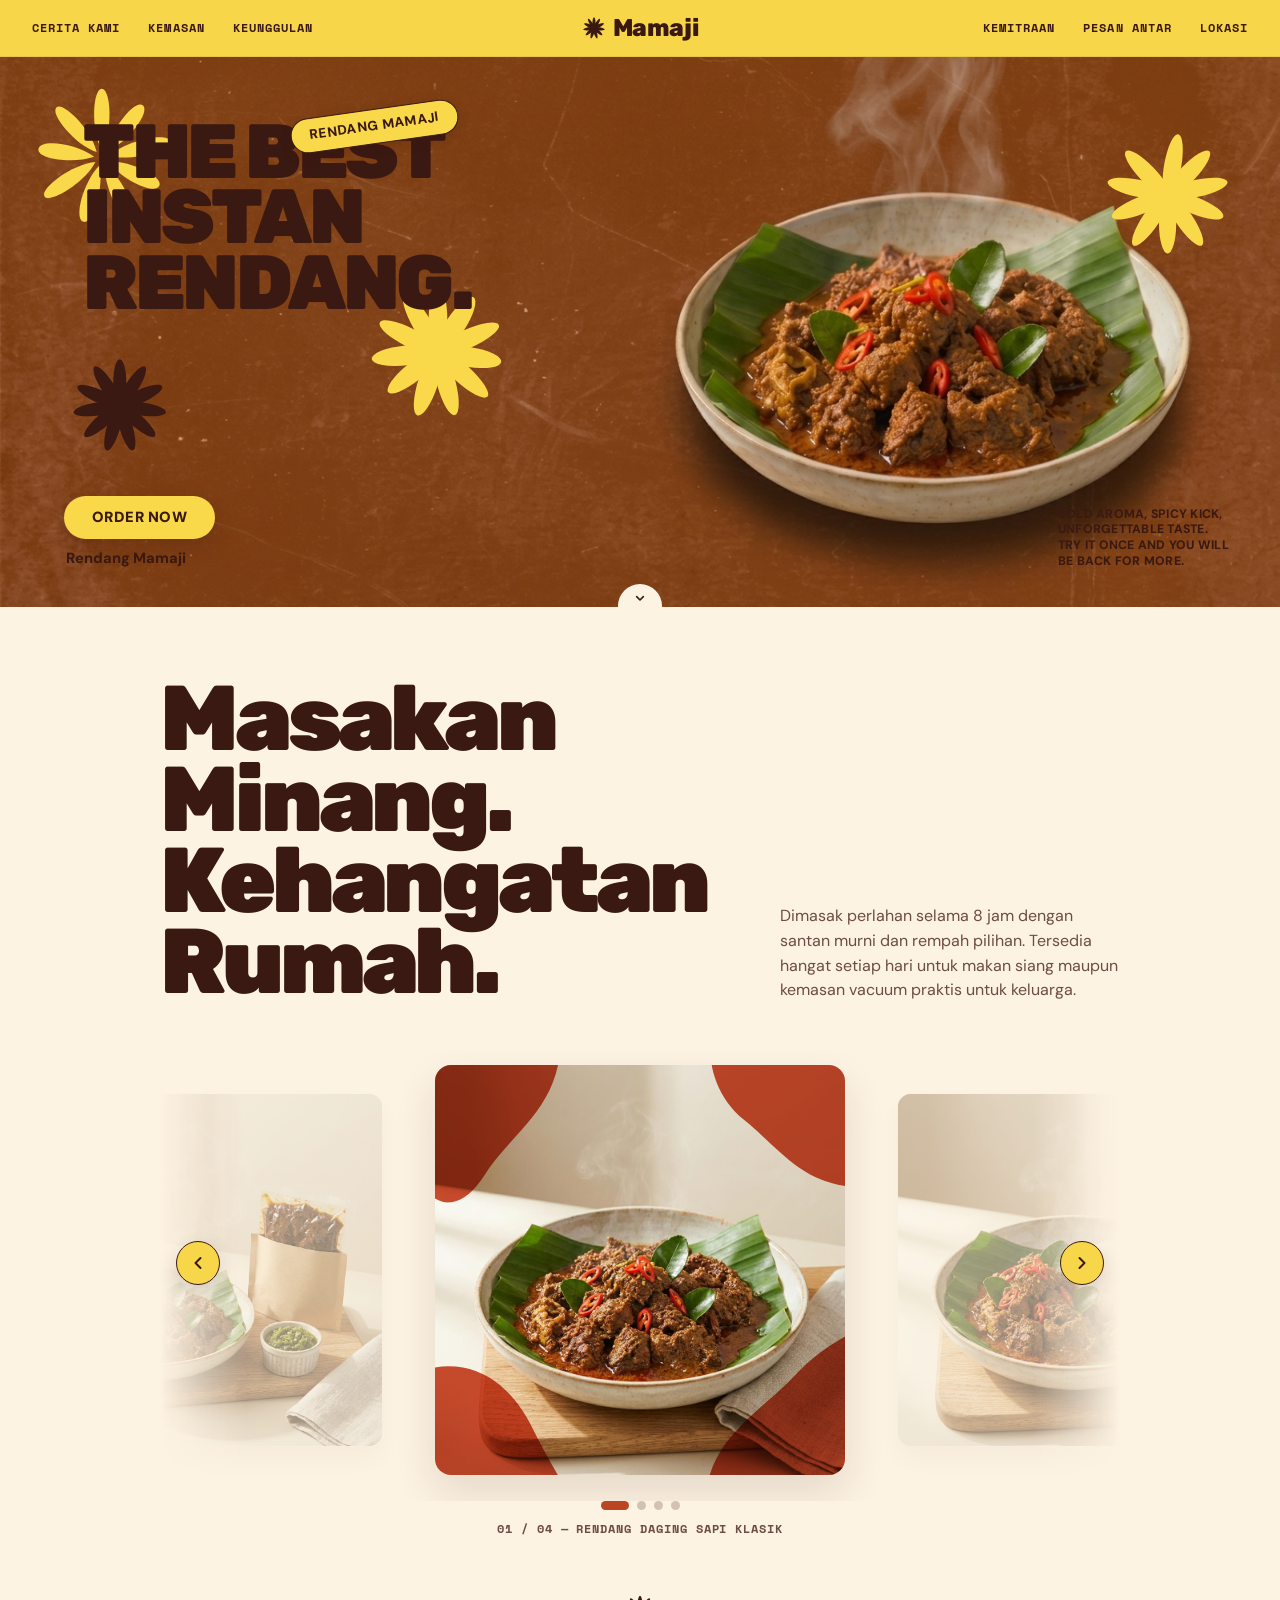
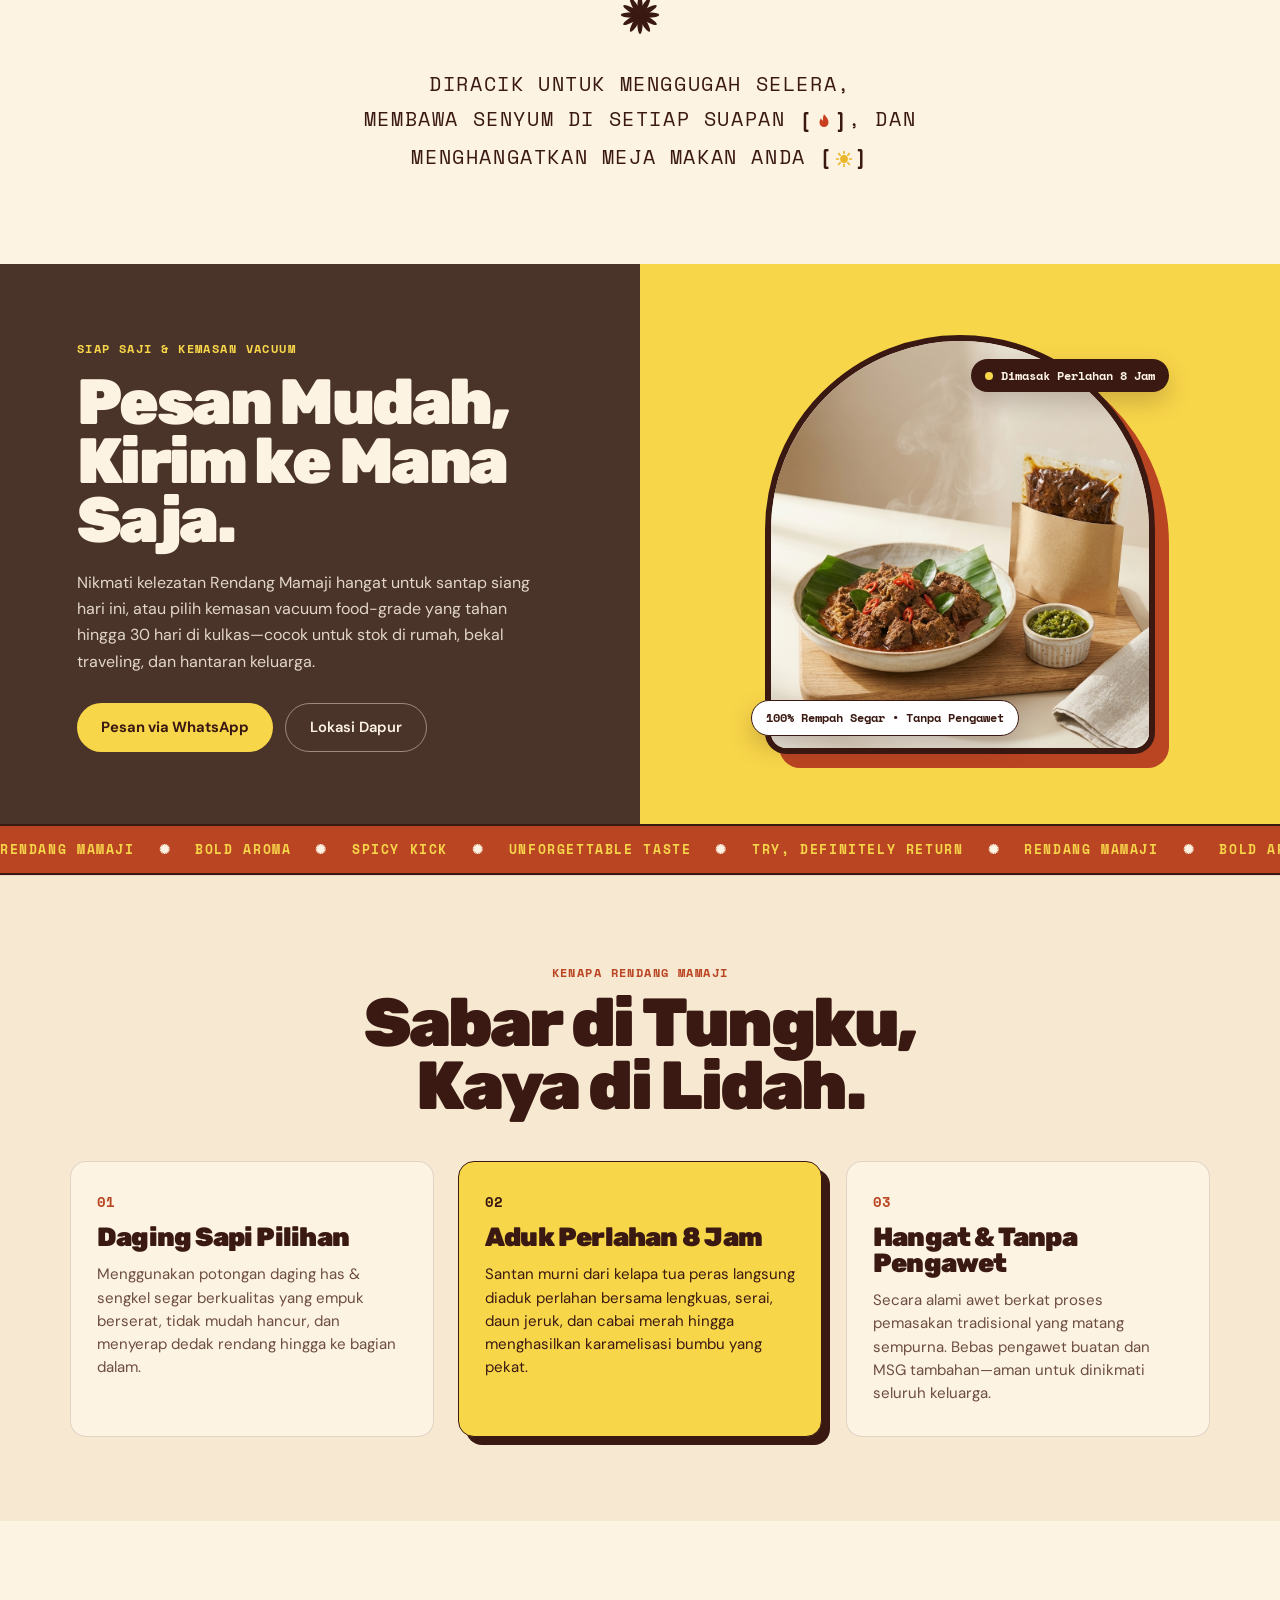
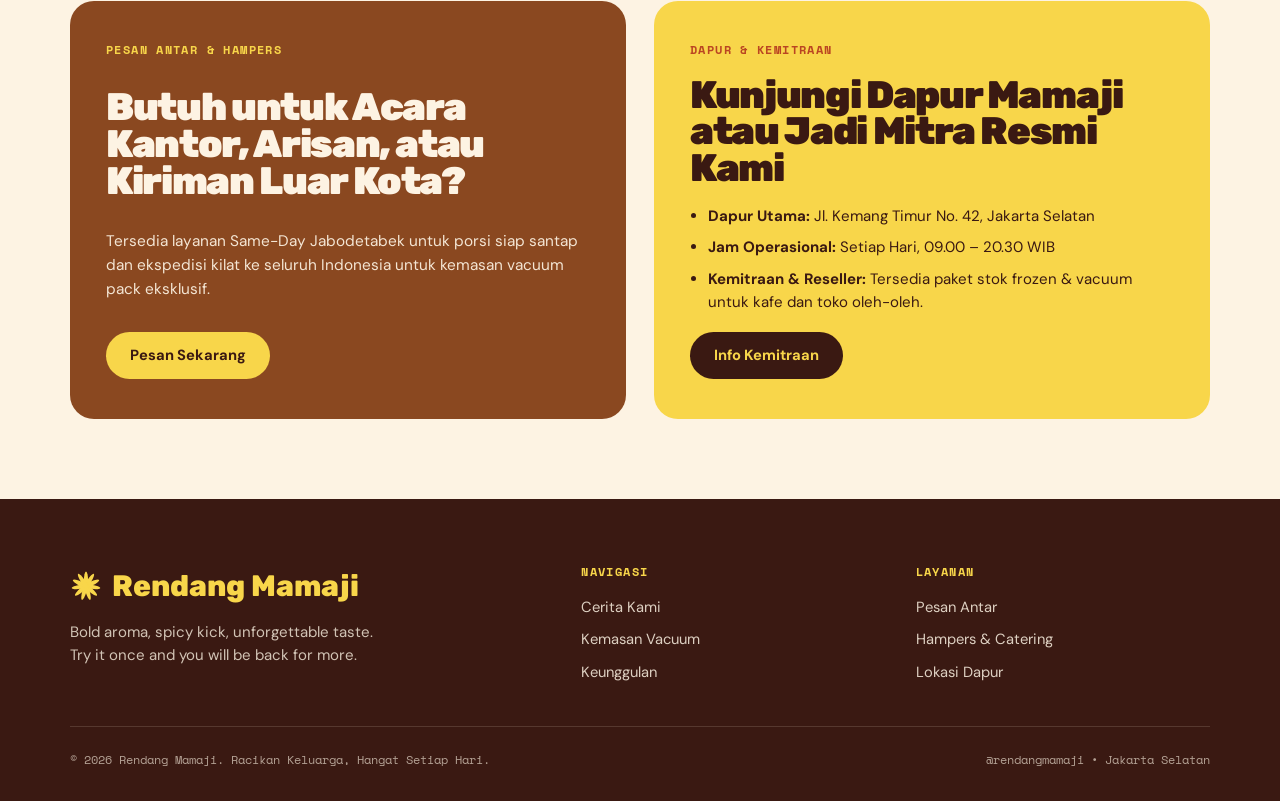
==== commit f0da5f62: "Rebuild hero section with pure HTML, CSS, and SVG typography" ====
--- a/index.html
+++ b/index.html
@@ -73,22 +73,104 @@
   </header>
 
   <main>
-    <!-- Hero Section using the user's exact widescreen hero asset -->
+    <!-- Hero Section: Pure HTML/CSS/SVG Typography & Graphics over clean bowl backdrop -->
     <section class="hero-section" aria-label="Banner Utama Rendang Mamaji">
-      <div class="hero-media-frame">
-        <img
-          src="Asset/hero-the-best-instan-rendang.jpg"
-          alt="Rendang Mamaji — The Best Instan Rendang. Bold Aroma, Spicy Kick, Unforgettable Taste."
-          class="hero-asset-img"
-        />
-
-        <!-- Interactive transparent hotspot over the baked-in ORDER NOW button -->
-        <a
-          href="#pengiriman"
-          class="hero-order-hotspot"
-          aria-label="Order Now — Pesan Rendang Mamaji"
-          title="Klik untuk pesan Rendang Mamaji"
-        ></a>
+      <div class="hero-inner">
+        <div class="hero-left-col">
+          <!-- Top-left yellow sunburst behind headline -->
+          <svg class="hero-flower hero-flower--tl" viewBox="0 0 120 120" fill="#F9D849" aria-hidden="true">
+            <g transform="translate(60,60)">
+              <path d="M0,-54 C7,-54 9,-22 0,-6 C-9,-22 -7,-54 0,-54Z" transform="rotate(0)" />
+              <path d="M0,-52 C8,-52 9,-22 0,-6 C-8,-22 -8,-52 0,-52Z" transform="rotate(38)" />
+              <path d="M0,-55 C7,-55 9,-22 0,-6 C-9,-22 -7,-55 0,-55Z" transform="rotate(76)" />
+              <path d="M0,-50 C8,-50 9,-22 0,-6 C-8,-22 -8,-50 0,-50Z" transform="rotate(116)" />
+              <path d="M0,-54 C7,-54 9,-22 0,-6 C-9,-22 -7,-54 0,-54Z" transform="rotate(155)" />
+              <path d="M0,-52 C8,-52 9,-22 0,-6 C-8,-22 -8,-52 0,-52Z" transform="rotate(196)" />
+              <path d="M0,-54 C7,-54 9,-22 0,-6 C-9,-22 -7,-54 0,-54Z" transform="rotate(236)" />
+              <path d="M0,-50 C8,-50 9,-22 0,-6 C-8,-22 -8,-50 0,-50Z" transform="rotate(278)" />
+              <path d="M0,-53 C7,-53 9,-22 0,-6 C-9,-22 -7,-53 0,-53Z" transform="rotate(318)" />
+            </g>
+          </svg>
+
+          <!-- Bottom-right yellow flower behind RENDANG. -->
+          <svg class="hero-flower hero-flower--mid" viewBox="0 0 120 120" fill="#F9D849" aria-hidden="true">
+            <g transform="translate(60,60)">
+              <ellipse rx="7" ry="26" transform="rotate(0) translate(0,-24)" />
+              <ellipse rx="7.5" ry="25" transform="rotate(33) translate(0,-24)" />
+              <ellipse rx="7" ry="26" transform="rotate(66) translate(0,-24)" />
+              <ellipse rx="7.5" ry="24" transform="rotate(99) translate(0,-24)" />
+              <ellipse rx="7" ry="26" transform="rotate(132) translate(0,-24)" />
+              <ellipse rx="7" ry="25" transform="rotate(165) translate(0,-24)" />
+              <ellipse rx="7.5" ry="26" transform="rotate(198) translate(0,-24)" />
+              <ellipse rx="7" ry="24" transform="rotate(231) translate(0,-24)" />
+              <ellipse rx="7.5" ry="26" transform="rotate(264) translate(0,-24)" />
+              <ellipse rx="7" ry="25" transform="rotate(297) translate(0,-24)" />
+              <ellipse rx="7" ry="26" transform="rotate(330) translate(0,-24)" />
+            </g>
+          </svg>
+
+          <div class="hero-headline-wrap">
+            <span class="hero-pill-badge">RENDANG MAMAJI</span>
+            <h2 class="hero-display-title">
+              THE BEST<br />
+              INSTAN<br />
+              RENDANG.
+            </h2>
+          </div>
+
+          <!-- Dark espresso flower below headline -->
+          <svg class="hero-flower hero-flower--dark" viewBox="0 0 120 120" fill="#3A1912" aria-hidden="true">
+            <g transform="translate(60,60)">
+              <ellipse rx="6.5" ry="24" transform="rotate(0) translate(0,-22)" />
+              <ellipse rx="6.5" ry="24" transform="rotate(32.7) translate(0,-22)" />
+              <ellipse rx="6.5" ry="24" transform="rotate(65.4) translate(0,-22)" />
+              <ellipse rx="6.5" ry="24" transform="rotate(98.1) translate(0,-22)" />
+              <ellipse rx="6.5" ry="24" transform="rotate(130.9) translate(0,-22)" />
+              <ellipse rx="6.5" ry="24" transform="rotate(163.6) translate(0,-22)" />
+              <ellipse rx="6.5" ry="24" transform="rotate(196.3) translate(0,-22)" />
+              <ellipse rx="6.5" ry="24" transform="rotate(229) translate(0,-22)" />
+              <ellipse rx="6.5" ry="24" transform="rotate(261.8) translate(0,-22)" />
+              <ellipse rx="6.5" ry="24" transform="rotate(294.5) translate(0,-22)" />
+              <ellipse rx="6.5" ry="24" transform="rotate(327.2) translate(0,-22)" />
+            </g>
+          </svg>
+
+          <div class="hero-cta-block">
+            <a href="#pengiriman" class="hero-order-btn">ORDER NOW</a>
+            <span class="hero-brand-sub">Rendang Mamaji</span>
+          </div>
+        </div>
+
+        <div class="hero-right-col">
+          <!-- Yellow flower peeking behind top-right of bowl -->
+          <svg class="hero-flower hero-flower--tr" viewBox="0 0 120 120" fill="#F9D849" aria-hidden="true">
+            <g transform="translate(60,60)">
+              <ellipse rx="7" ry="26" transform="rotate(10) translate(0,-24)" />
+              <ellipse rx="7" ry="25" transform="rotate(44) translate(0,-24)" />
+              <ellipse rx="7" ry="26" transform="rotate(78) translate(0,-24)" />
+              <ellipse rx="7" ry="25" transform="rotate(112) translate(0,-24)" />
+              <ellipse rx="7" ry="26" transform="rotate(146) translate(0,-24)" />
+              <ellipse rx="7" ry="24" transform="rotate(180) translate(0,-24)" />
+              <ellipse rx="7" ry="26" transform="rotate(214) translate(0,-24)" />
+              <ellipse rx="7" ry="25" transform="rotate(248) translate(0,-24)" />
+              <ellipse rx="7" ry="26" transform="rotate(282) translate(0,-24)" />
+              <ellipse rx="7" ry="25" transform="rotate(316) translate(0,-24)" />
+            </g>
+          </svg>
+
+          <img
+            src="Asset/hero-bowl-bg.jpg"
+            alt="Semangkuk Rendang Mamaji hangat di atas daun pisang"
+            class="hero-mobile-bowl"
+          />
+
+          <p class="hero-tagline-right">
+            BOLD AROMA, SPICY KICK,<br />
+            UNFORGETTABLE TASTE.<br />
+            TRY IT ONCE AND YOU WILL<br />
+            BE BACK FOR MORE.
+          </p>
+        </div>
       </div>
 
       <!-- Cala-style bottom-center semicircular scroll-down notch -->
--- a/styles.css
+++ b/styles.css
@@ -214,45 +214,169 @@
 }
 
 /* ============================================================
-   Hero Section (Compact Framed Hero Asset + Scroll Notch)
+   Hero Section (Pure HTML/CSS/SVG Layout over Clean Bowl Backdrop)
    ============================================================ */
 .hero-section {
-  background-color: #894821;
+  background: #894821 url("Asset/hero-bowl-bg.jpg") no-repeat 74% 48% / cover;
   position: relative;
-  padding: 10px 16px 26px;
-}
-
-.hero-media-frame {
+  overflow: hidden;
+  width: 100%;
+}
+
+.hero-inner {
+  width: min(1320px, 92%);
+  margin: 0 auto;
+  min-height: clamp(500px, 43vw, 620px);
+  padding: 36px 0 38px;
+  display: grid;
+  grid-template-columns: 1.05fr 0.95fr;
+  align-items: stretch;
   position: relative;
-  width: 100%;
-  max-width: 1180px;
-  margin: 0 auto;
-}
-
-.hero-asset-img {
-  width: 100%;
-  height: auto;
-  display: block;
-}
-
-/* Transparent interactive button aligned cleanly over the baked-in "ORDER NOW" pill */
-.hero-order-hotspot {
+  z-index: 2;
+}
+
+.hero-left-col {
+  position: relative;
+  display: flex;
+  flex-direction: column;
+  justify-content: space-between;
+  align-items: flex-start;
+  padding-top: 10px;
+}
+
+.hero-flower {
   position: absolute;
-  left: 5%;
-  bottom: 10%;
-  width: 13.2%;
-  height: 7.5%;
+  pointer-events: none;
+  z-index: 1;
+}
+
+.hero-flower--tl {
+  width: clamp(110px, 12vw, 170px);
+  top: -12px;
+  left: -26px;
+}
+
+.hero-flower--mid {
+  width: clamp(115px, 12.5vw, 175px);
+  top: clamp(140px, 14vw, 200px);
+  left: clamp(230px, 24vw, 355px);
+}
+
+.hero-flower--dark {
+  position: relative;
+  width: clamp(92px, 9.5vw, 134px);
+  margin: 12px 0 10px 8px;
+}
+
+.hero-flower--tr {
+  width: clamp(110px, 11.5vw, 162px);
+  top: 28px;
+  right: -12px;
+  z-index: 0;
+}
+
+.hero-headline-wrap {
+  position: relative;
+  z-index: 2;
+  padding-left: clamp(18px, 2.5vw, 38px);
+  padding-top: 16px;
+}
+
+.hero-pill-badge {
+  position: absolute;
+  top: 6px;
+  right: clamp(-14px, 1vw, 18px);
+  transform: rotate(-8deg);
+  background-color: #F9D849;
+  color: #3A1912;
+  border: 1.5px solid #3A1912;
   border-radius: var(--radius-pill);
-  border: none;
-  background: transparent;
-  padding: 0;
-  z-index: 4;
-  transition: box-shadow 0.25s ease, transform 0.2s ease;
-}
-
-.hero-order-hotspot:hover {
-  box-shadow: 0 0 0 3px rgba(248, 214, 74, 0.55), 0 10px 24px rgba(58, 25, 18, 0.35);
+  padding: 6px 18px;
+  font-family: var(--font-sans);
+  font-size: clamp(0.72rem, 1.05vw, 0.95rem);
+  font-weight: 800;
+  letter-spacing: 0.03em;
+  white-space: nowrap;
+  box-shadow: 0 4px 12px rgba(58, 25, 18, 0.16);
+  z-index: 3;
+}
+
+.hero-display-title {
+  font-family: var(--font-serif);
+  font-weight: 900;
+  font-size: clamp(2.85rem, 6vw, 5.2rem);
+  line-height: 0.85;
+  letter-spacing: -0.045em;
+  color: #3A1912;
+  margin: 0;
+  text-transform: uppercase;
+}
+
+.hero-cta-block {
+  position: relative;
+  z-index: 2;
+  display: flex;
+  flex-direction: column;
+  align-items: flex-start;
+  gap: 8px;
+  padding-left: clamp(6px, 1vw, 14px);
+}
+
+.hero-order-btn {
+  display: inline-flex;
+  align-items: center;
+  justify-content: center;
+  background-color: #F9D849;
+  color: #3A1912;
+  border-radius: var(--radius-pill);
+  padding: 10px 28px;
+  font-family: var(--font-sans);
+  font-size: clamp(0.88rem, 1.15vw, 1.05rem);
+  font-weight: 900;
+  letter-spacing: 0.03em;
+  text-transform: uppercase;
+  box-shadow: 0 8px 20px rgba(58, 25, 18, 0.2);
+  transition: transform 0.2s ease, background-color 0.2s ease, box-shadow 0.2s ease;
+}
+
+.hero-order-btn:hover {
+  background-color: #FFE469;
   transform: translateY(-2px);
+  box-shadow: 0 12px 26px rgba(58, 25, 18, 0.28);
+}
+
+.hero-brand-sub {
+  font-family: var(--font-sans);
+  font-size: clamp(0.9rem, 1.15vw, 1.05rem);
+  font-weight: 800;
+  color: #3A1912;
+  padding-left: 2px;
+}
+
+.hero-right-col {
+  position: relative;
+  display: flex;
+  flex-direction: column;
+  justify-content: flex-end;
+  align-items: flex-end;
+}
+
+.hero-mobile-bowl {
+  display: none;
+}
+
+.hero-tagline-right {
+  position: relative;
+  z-index: 2;
+  margin: 0;
+  text-align: left;
+  font-family: var(--font-sans);
+  font-size: clamp(0.72rem, 0.96vw, 0.88rem);
+  font-weight: 800;
+  line-height: 1.28;
+  letter-spacing: 0.02em;
+  color: #3A1912;
+  text-transform: uppercase;
 }
 
 /* Cala-style semicircular cream scroll-down notch */
@@ -1071,16 +1195,59 @@
   }
 
   .hero-section {
-    padding: 6px 8px 22px;
-  }
-
-  .hero-media-frame {
-    max-width: 100%;
-  }
-
-  .hero-asset-img {
+    background-image: none;
+    background-color: #894821;
+  }
+
+  .hero-inner {
+    grid-template-columns: 1fr;
+    min-height: auto;
+    padding: 26px 0 34px;
+    gap: 18px;
+  }
+
+  .hero-flower--tl {
+    width: 96px;
+    left: -18px;
+    top: -10px;
+  }
+
+  .hero-flower--mid {
+    width: 98px;
+    left: 195px;
+    top: 98px;
+  }
+
+  .hero-flower--dark,
+  .hero-flower--tr {
+    display: none;
+  }
+
+  .hero-headline-wrap {
+    padding-left: 12px;
+    padding-top: 12px;
+    margin-bottom: 16px;
+  }
+
+  .hero-pill-badge {
+    right: -6px;
+    top: 2px;
+    padding: 4px 12px;
+    font-size: 0.72rem;
+  }
+
+  .hero-right-col {
+    align-items: flex-start;
+    gap: 14px;
+  }
+
+  .hero-mobile-bowl {
+    display: block;
     width: 100%;
-    height: auto;
+    border-radius: 14px;
+    aspect-ratio: 16 / 10;
+    object-fit: cover;
+    object-position: 76% 50%;
   }
 
   .hero-notch {
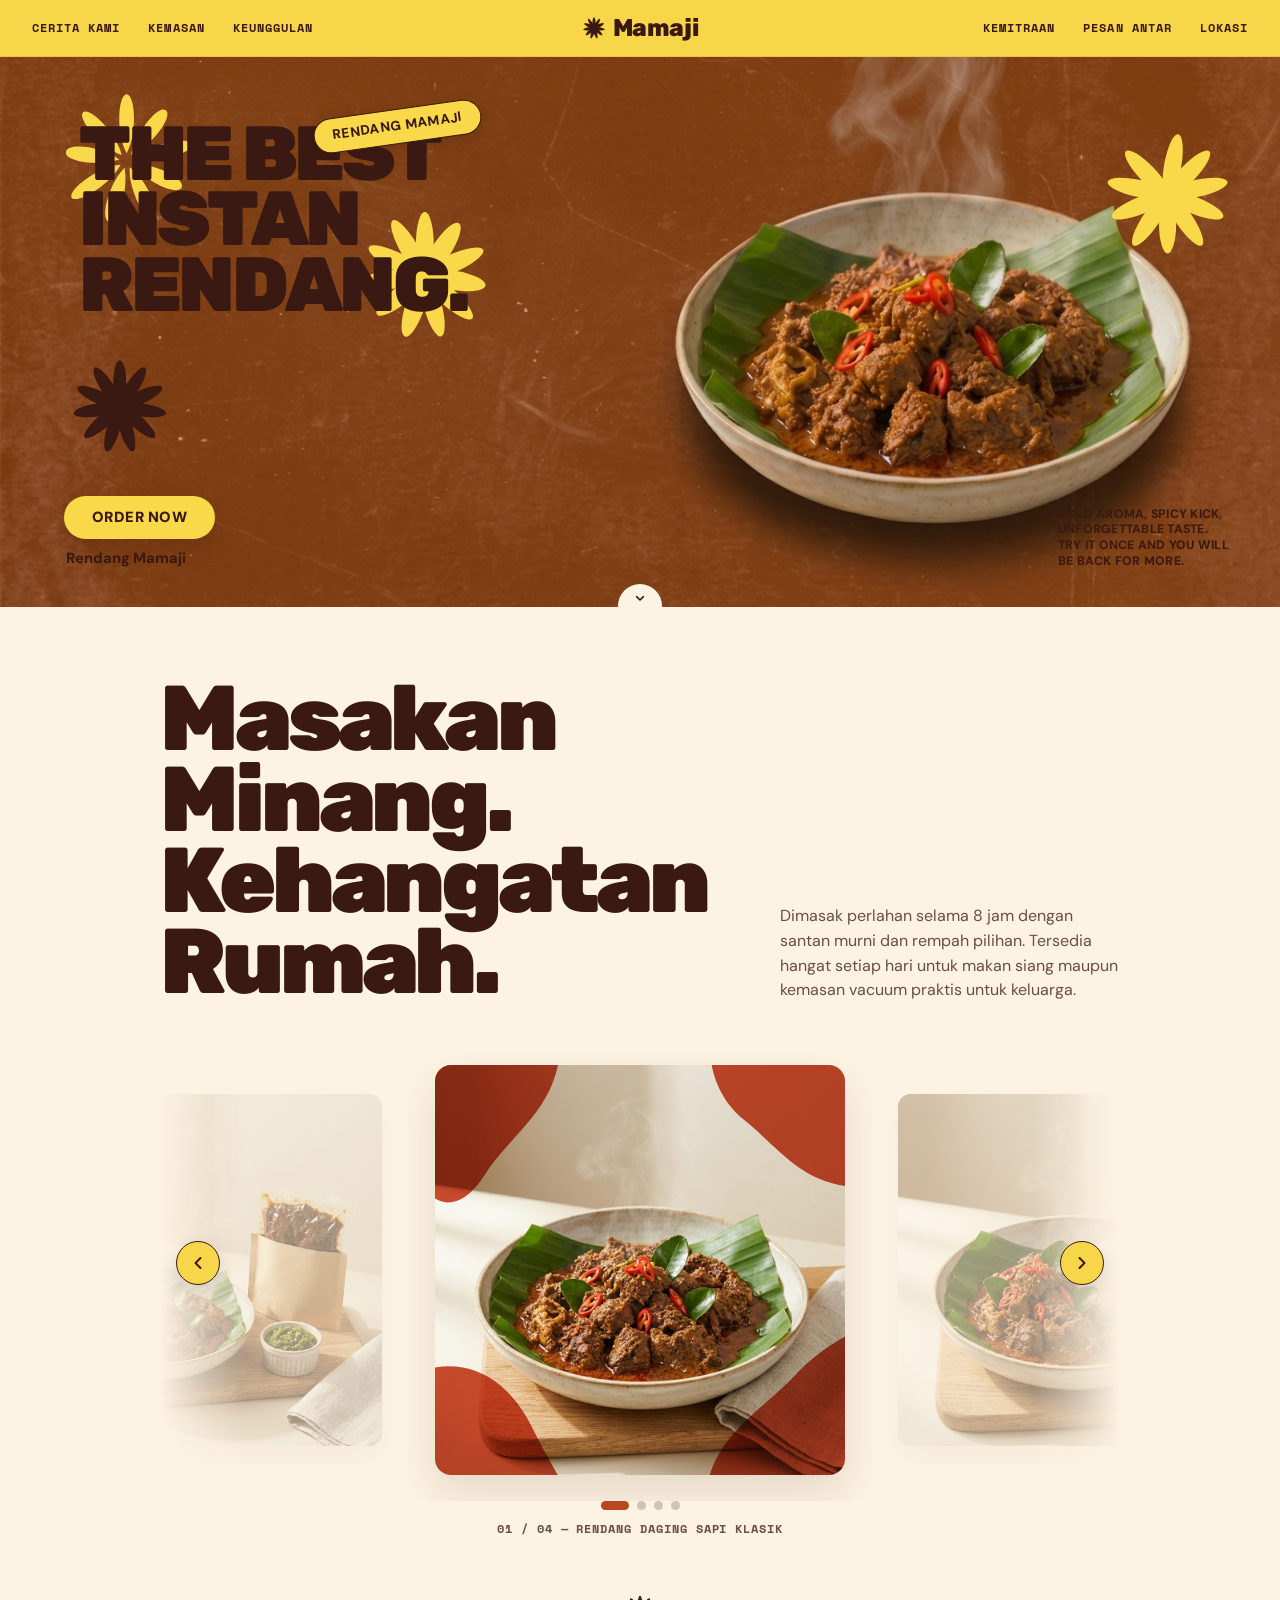
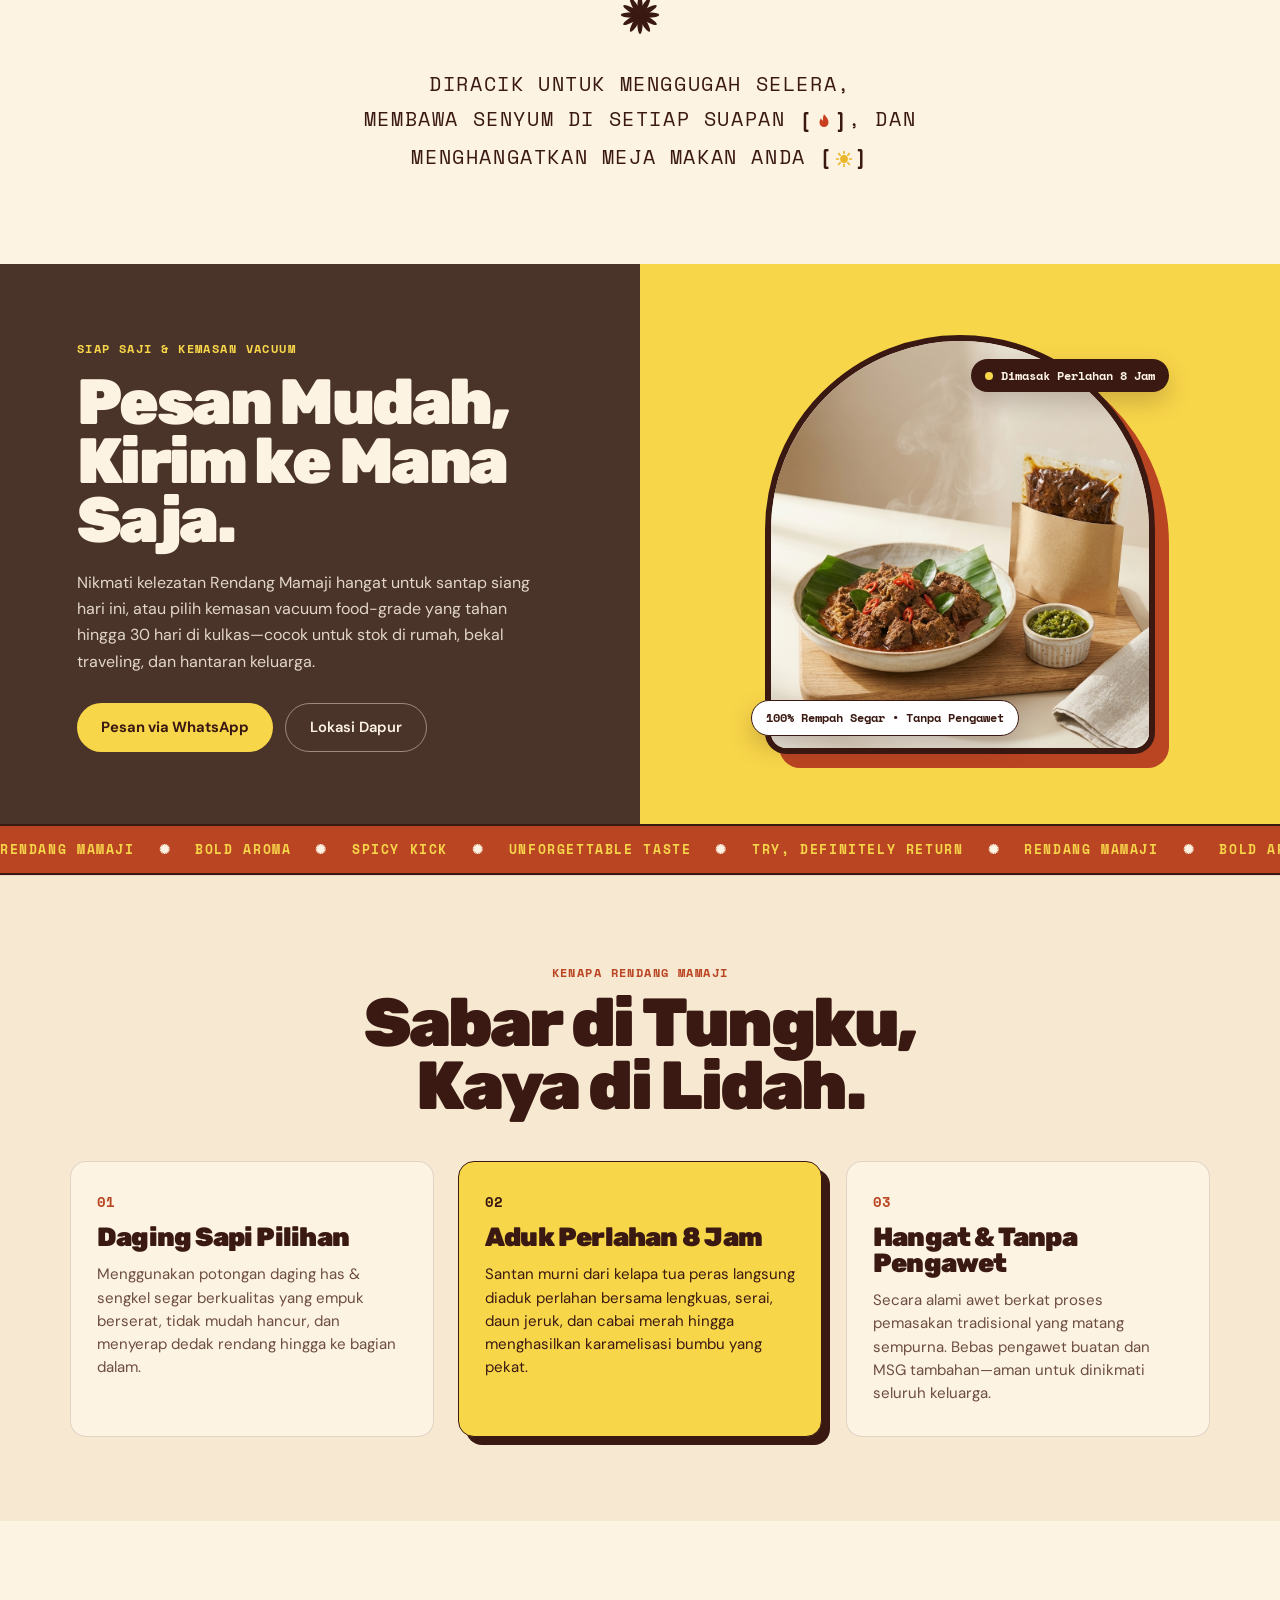
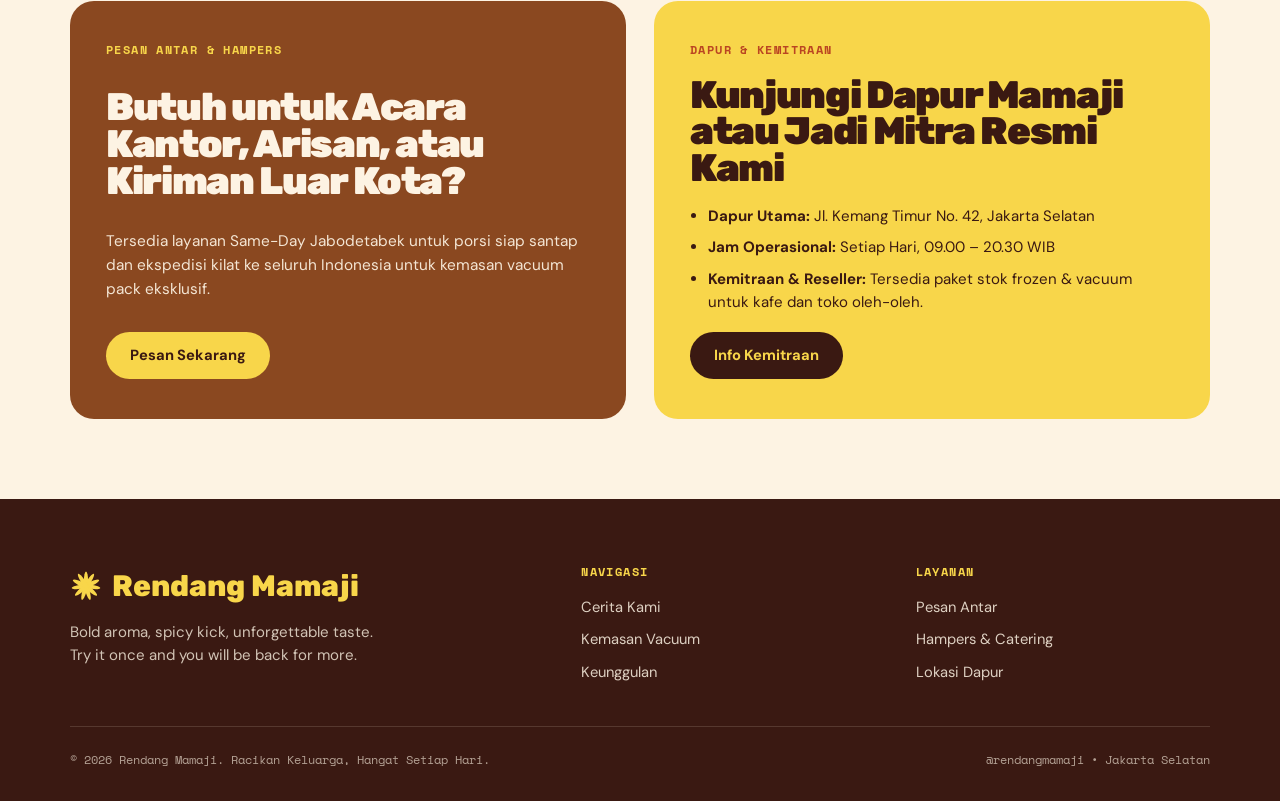
==== commit 08f3c49c: "Fix mobile hero layout, flower positioning, and favicon 404" ====
--- a/index.html
+++ b/index.html
@@ -4,6 +4,11 @@
   <meta charset="UTF-8" />
   <meta name="viewport" content="width=device-width, initial-scale=1.0" />
   <title>Rendang Mamaji — Bold Aroma, Spicy Kick, Unforgettable Taste</title>
+  <link
+    rel="icon"
+    type="image/svg+xml"
+    href="data:image/svg+xml,%3Csvg xmlns='http://www.w3.org/2000/svg' viewBox='0 0 64 64'%3E%3Crect width='64' height='64' rx='16' fill='%23F8D64A'/%3E%3Cg transform='translate(32,32)' fill='%233A1912'%3E%3Cellipse rx='4' ry='17' transform='rotate(0) translate(0,-10)'/%3E%3Cellipse rx='4' ry='17' transform='rotate(36) translate(0,-10)'/%3E%3Cellipse rx='4' ry='17' transform='rotate(72) translate(0,-10)'/%3E%3Cellipse rx='4' ry='17' transform='rotate(108) translate(0,-10)'/%3E%3Cellipse rx='4' ry='17' transform='rotate(144) translate(0,-10)'/%3E%3Cellipse rx='4' ry='17' transform='rotate(180) translate(0,-10)'/%3E%3Cellipse rx='4' ry='17' transform='rotate(216) translate(0,-10)'/%3E%3Cellipse rx='4' ry='17' transform='rotate(252) translate(0,-10)'/%3E%3Cellipse rx='4' ry='17' transform='rotate(288) translate(0,-10)'/%3E%3Cellipse rx='4' ry='17' transform='rotate(324) translate(0,-10)'/%3E%3C/g%3E%3C/svg%3E"
+  />
   <meta
     name="description"
     content="Rendang Mamaji menghadirkan rendang otentik Minang yang dimasak perlahan selama 8 jam dengan rempah pilihan. Tersedia porsi siap santap, lauk pendamping, dan kemasan vacuum."
@@ -77,39 +82,39 @@
     <section class="hero-section" aria-label="Banner Utama Rendang Mamaji">
       <div class="hero-inner">
         <div class="hero-left-col">
-          <!-- Top-left yellow sunburst behind headline -->
-          <svg class="hero-flower hero-flower--tl" viewBox="0 0 120 120" fill="#F9D849" aria-hidden="true">
-            <g transform="translate(60,60)">
-              <path d="M0,-54 C7,-54 9,-22 0,-6 C-9,-22 -7,-54 0,-54Z" transform="rotate(0)" />
-              <path d="M0,-52 C8,-52 9,-22 0,-6 C-8,-22 -8,-52 0,-52Z" transform="rotate(38)" />
-              <path d="M0,-55 C7,-55 9,-22 0,-6 C-9,-22 -7,-55 0,-55Z" transform="rotate(76)" />
-              <path d="M0,-50 C8,-50 9,-22 0,-6 C-8,-22 -8,-50 0,-50Z" transform="rotate(116)" />
-              <path d="M0,-54 C7,-54 9,-22 0,-6 C-9,-22 -7,-54 0,-54Z" transform="rotate(155)" />
-              <path d="M0,-52 C8,-52 9,-22 0,-6 C-8,-22 -8,-52 0,-52Z" transform="rotate(196)" />
-              <path d="M0,-54 C7,-54 9,-22 0,-6 C-9,-22 -7,-54 0,-54Z" transform="rotate(236)" />
-              <path d="M0,-50 C8,-50 9,-22 0,-6 C-8,-22 -8,-50 0,-50Z" transform="rotate(278)" />
-              <path d="M0,-53 C7,-53 9,-22 0,-6 C-9,-22 -7,-53 0,-53Z" transform="rotate(318)" />
-            </g>
-          </svg>
-
-          <!-- Bottom-right yellow flower behind RENDANG. -->
-          <svg class="hero-flower hero-flower--mid" viewBox="0 0 120 120" fill="#F9D849" aria-hidden="true">
-            <g transform="translate(60,60)">
-              <ellipse rx="7" ry="26" transform="rotate(0) translate(0,-24)" />
-              <ellipse rx="7.5" ry="25" transform="rotate(33) translate(0,-24)" />
-              <ellipse rx="7" ry="26" transform="rotate(66) translate(0,-24)" />
-              <ellipse rx="7.5" ry="24" transform="rotate(99) translate(0,-24)" />
-              <ellipse rx="7" ry="26" transform="rotate(132) translate(0,-24)" />
-              <ellipse rx="7" ry="25" transform="rotate(165) translate(0,-24)" />
-              <ellipse rx="7.5" ry="26" transform="rotate(198) translate(0,-24)" />
-              <ellipse rx="7" ry="24" transform="rotate(231) translate(0,-24)" />
-              <ellipse rx="7.5" ry="26" transform="rotate(264) translate(0,-24)" />
-              <ellipse rx="7" ry="25" transform="rotate(297) translate(0,-24)" />
-              <ellipse rx="7" ry="26" transform="rotate(330) translate(0,-24)" />
-            </g>
-          </svg>
-
           <div class="hero-headline-wrap">
+            <!-- Top-left yellow sunburst behind headline -->
+            <svg class="hero-flower hero-flower--tl" viewBox="0 0 120 120" fill="#F9D849" aria-hidden="true">
+              <g transform="translate(60,60)">
+                <path d="M0,-54 C7,-54 9,-22 0,-6 C-9,-22 -7,-54 0,-54Z" transform="rotate(0)" />
+                <path d="M0,-52 C8,-52 9,-22 0,-6 C-8,-22 -8,-52 0,-52Z" transform="rotate(38)" />
+                <path d="M0,-55 C7,-55 9,-22 0,-6 C-9,-22 -7,-55 0,-55Z" transform="rotate(76)" />
+                <path d="M0,-50 C8,-50 9,-22 0,-6 C-8,-22 -8,-50 0,-50Z" transform="rotate(116)" />
+                <path d="M0,-54 C7,-54 9,-22 0,-6 C-9,-22 -7,-54 0,-54Z" transform="rotate(155)" />
+                <path d="M0,-52 C8,-52 9,-22 0,-6 C-8,-22 -8,-52 0,-52Z" transform="rotate(196)" />
+                <path d="M0,-54 C7,-54 9,-22 0,-6 C-9,-22 -7,-54 0,-54Z" transform="rotate(236)" />
+                <path d="M0,-50 C8,-50 9,-22 0,-6 C-8,-22 -8,-50 0,-50Z" transform="rotate(278)" />
+                <path d="M0,-53 C7,-53 9,-22 0,-6 C-9,-22 -7,-53 0,-53Z" transform="rotate(318)" />
+              </g>
+            </svg>
+
+            <!-- Bottom-right yellow flower behind RENDANG. -->
+            <svg class="hero-flower hero-flower--mid" viewBox="0 0 120 120" fill="#F9D849" aria-hidden="true">
+              <g transform="translate(60,60)">
+                <ellipse rx="7" ry="26" transform="rotate(0) translate(0,-24)" />
+                <ellipse rx="7.5" ry="25" transform="rotate(33) translate(0,-24)" />
+                <ellipse rx="7" ry="26" transform="rotate(66) translate(0,-24)" />
+                <ellipse rx="7.5" ry="24" transform="rotate(99) translate(0,-24)" />
+                <ellipse rx="7" ry="26" transform="rotate(132) translate(0,-24)" />
+                <ellipse rx="7" ry="25" transform="rotate(165) translate(0,-24)" />
+                <ellipse rx="7.5" ry="26" transform="rotate(198) translate(0,-24)" />
+                <ellipse rx="7" ry="24" transform="rotate(231) translate(0,-24)" />
+                <ellipse rx="7.5" ry="26" transform="rotate(264) translate(0,-24)" />
+                <ellipse rx="7" ry="25" transform="rotate(297) translate(0,-24)" />
+                <ellipse rx="7" ry="26" transform="rotate(330) translate(0,-24)" />
+              </g>
+            </svg>
+
             <span class="hero-pill-badge">RENDANG MAMAJI</span>
             <h2 class="hero-display-title">
               THE BEST<br />
@@ -159,7 +164,7 @@
           </svg>
 
           <img
-            src="Asset/hero-bowl-bg.jpg"
+            src="Asset/WhatsApp%20Image%202026-11-25%20at%209.22.33%20AM.jpeg"
             alt="Semangkuk Rendang Mamaji hangat di atas daun pisang"
             class="hero-mobile-bowl"
           />
--- a/styles.css
+++ b/styles.css
@@ -251,15 +251,15 @@
 }
 
 .hero-flower--tl {
-  width: clamp(110px, 12vw, 170px);
-  top: -12px;
+  width: clamp(105px, 11.5vw, 162px);
+  top: -16px;
   left: -26px;
 }
 
 .hero-flower--mid {
-  width: clamp(115px, 12.5vw, 175px);
-  top: clamp(140px, 14vw, 200px);
-  left: clamp(230px, 24vw, 355px);
+  width: clamp(110px, 12vw, 168px);
+  bottom: -36px;
+  right: -34px;
 }
 
 .hero-flower--dark {
@@ -277,15 +277,17 @@
 
 .hero-headline-wrap {
   position: relative;
+  width: fit-content;
+  max-width: 100%;
   z-index: 2;
-  padding-left: clamp(18px, 2.5vw, 38px);
-  padding-top: 16px;
+  margin-left: clamp(16px, 2.2vw, 34px);
+  padding-top: 18px;
 }
 
 .hero-pill-badge {
   position: absolute;
   top: 6px;
-  right: clamp(-14px, 1vw, 18px);
+  right: -14px;
   transform: rotate(-8deg);
   background-color: #F9D849;
   color: #3A1912;
@@ -302,6 +304,8 @@
 }
 
 .hero-display-title {
+  position: relative;
+  z-index: 2;
   font-family: var(--font-serif);
   font-weight: 900;
   font-size: clamp(2.85rem, 6vw, 5.2rem);
@@ -1158,8 +1162,12 @@
 
   .editorial-intro-split {
     grid-template-columns: 1fr;
-    gap: 18px;
-    margin-bottom: 36px;
+    gap: 16px;
+    margin-bottom: 34px;
+  }
+
+  .editorial-heading {
+    font-size: clamp(2.45rem, 11vw, 3.4rem);
   }
 
   .editorial-lead {
@@ -1196,26 +1204,44 @@
 
   .hero-section {
     background-image: none;
-    background-color: #894821;
+    background: radial-gradient(circle at 50% 45%, #9B5429 0%, #83421D 100%);
   }
 
   .hero-inner {
-    grid-template-columns: 1fr;
+    display: flex;
+    flex-direction: column;
+    align-items: center;
     min-height: auto;
-    padding: 26px 0 34px;
-    gap: 18px;
+    padding: 30px 0 42px;
+    gap: 20px;
+  }
+
+  .hero-left-col,
+  .hero-right-col {
+    display: contents;
+  }
+
+  .hero-headline-wrap {
+    order: 1;
+    margin: 6px auto 0;
+    padding: 16px 14px 4px;
+    text-align: center;
+  }
+
+  .hero-display-title {
+    font-size: clamp(2.55rem, 12.2vw, 3.6rem);
   }
 
   .hero-flower--tl {
-    width: 96px;
-    left: -18px;
+    width: 84px;
+    left: -14px;
     top: -10px;
   }
 
   .hero-flower--mid {
-    width: 98px;
-    left: 195px;
-    top: 98px;
+    width: 86px;
+    right: -14px;
+    bottom: -20px;
   }
 
   .hero-flower--dark,
@@ -1223,31 +1249,43 @@
     display: none;
   }
 
-  .hero-headline-wrap {
-    padding-left: 12px;
-    padding-top: 12px;
-    margin-bottom: 16px;
-  }
-
   .hero-pill-badge {
     right: -6px;
-    top: 2px;
+    top: -4px;
     padding: 4px 12px;
-    font-size: 0.72rem;
-  }
-
-  .hero-right-col {
-    align-items: flex-start;
-    gap: 14px;
+    font-size: 0.7rem;
   }
 
   .hero-mobile-bowl {
+    order: 2;
     display: block;
-    width: 100%;
-    border-radius: 14px;
-    aspect-ratio: 16 / 10;
+    width: min(300px, 82%);
+    aspect-ratio: 1 / 1;
+    border-radius: 24px;
+    border: 4px solid #F9D849;
+    box-shadow: 0 18px 36px rgba(58, 25, 18, 0.34);
     object-fit: cover;
-    object-position: 76% 50%;
+  }
+
+  .hero-cta-block {
+    order: 3;
+    align-items: center;
+    text-align: center;
+    padding-left: 0;
+    margin-top: 2px;
+  }
+
+  .hero-order-btn {
+    padding: 12px 34px;
+    font-size: 0.95rem;
+  }
+
+  .hero-tagline-right {
+    order: 4;
+    text-align: center;
+    font-size: 0.76rem;
+    line-height: 1.45;
+    max-width: 300px;
   }
 
   .hero-notch {
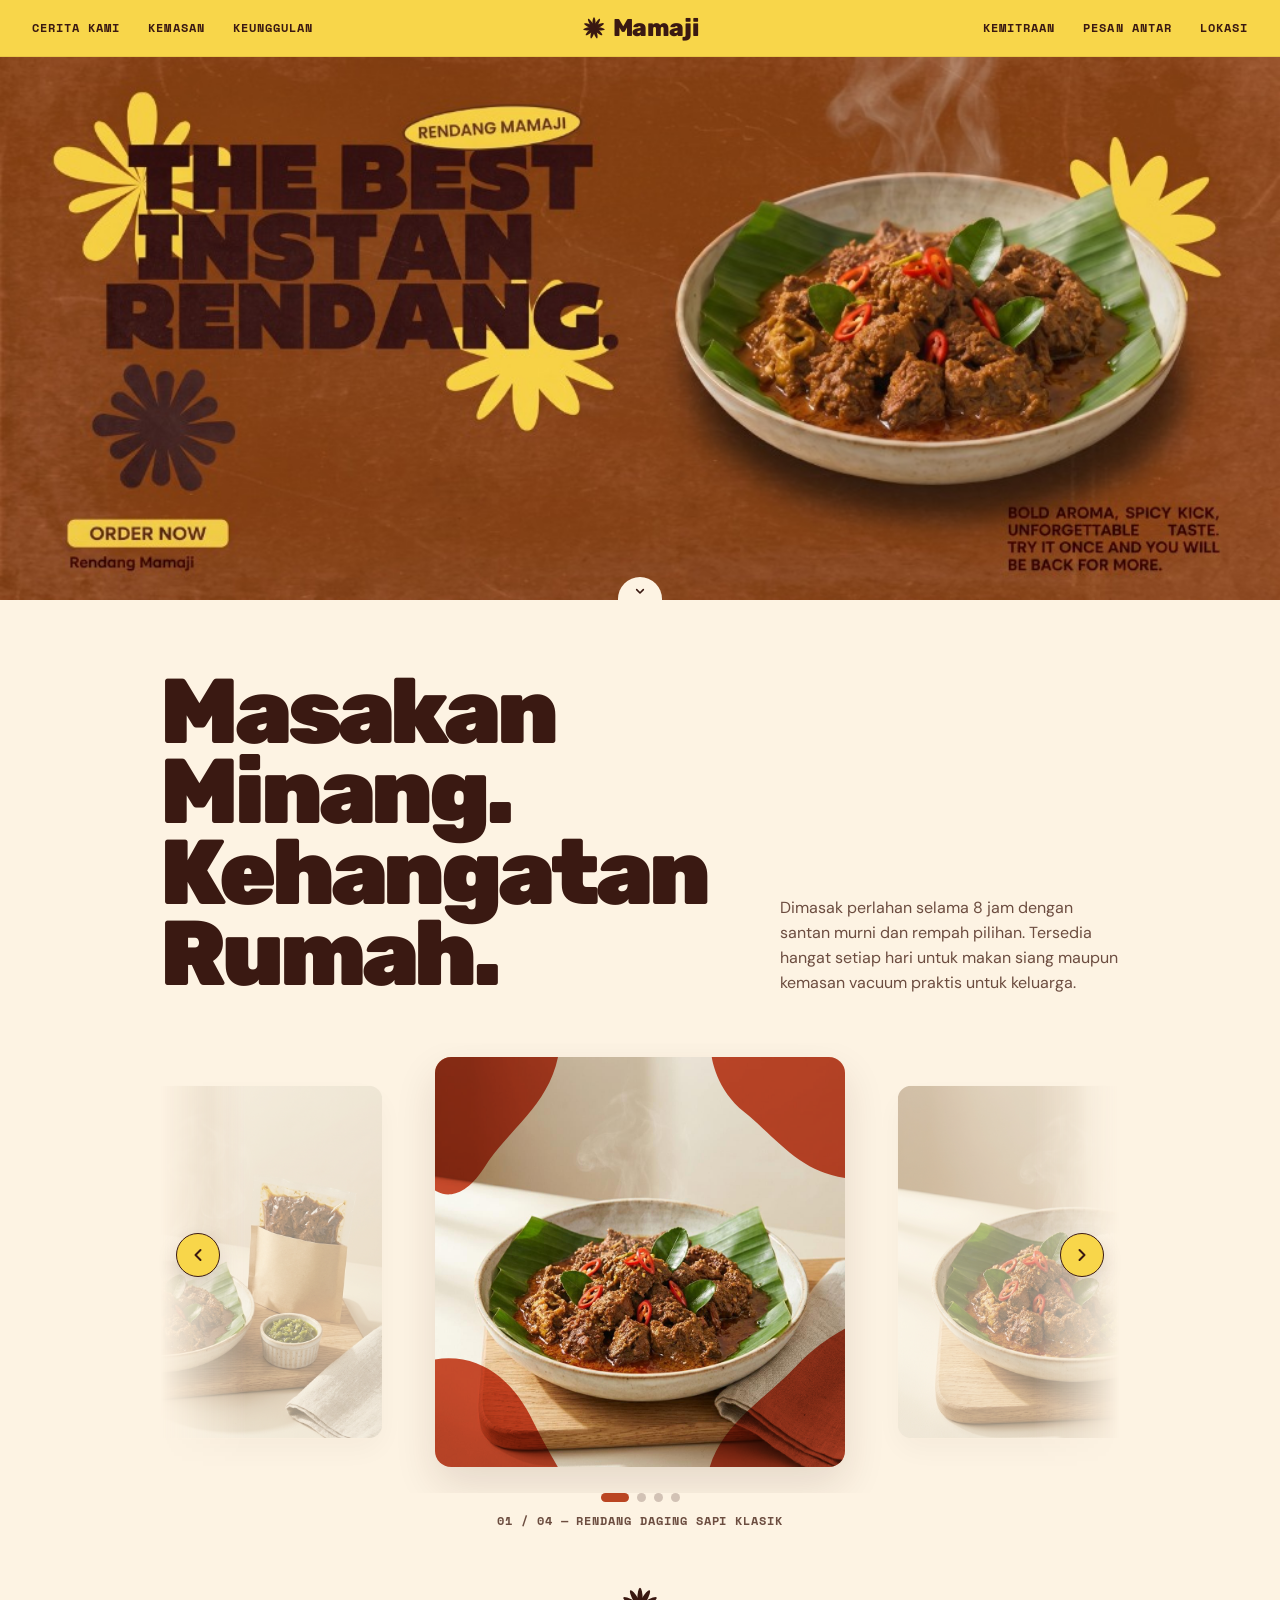
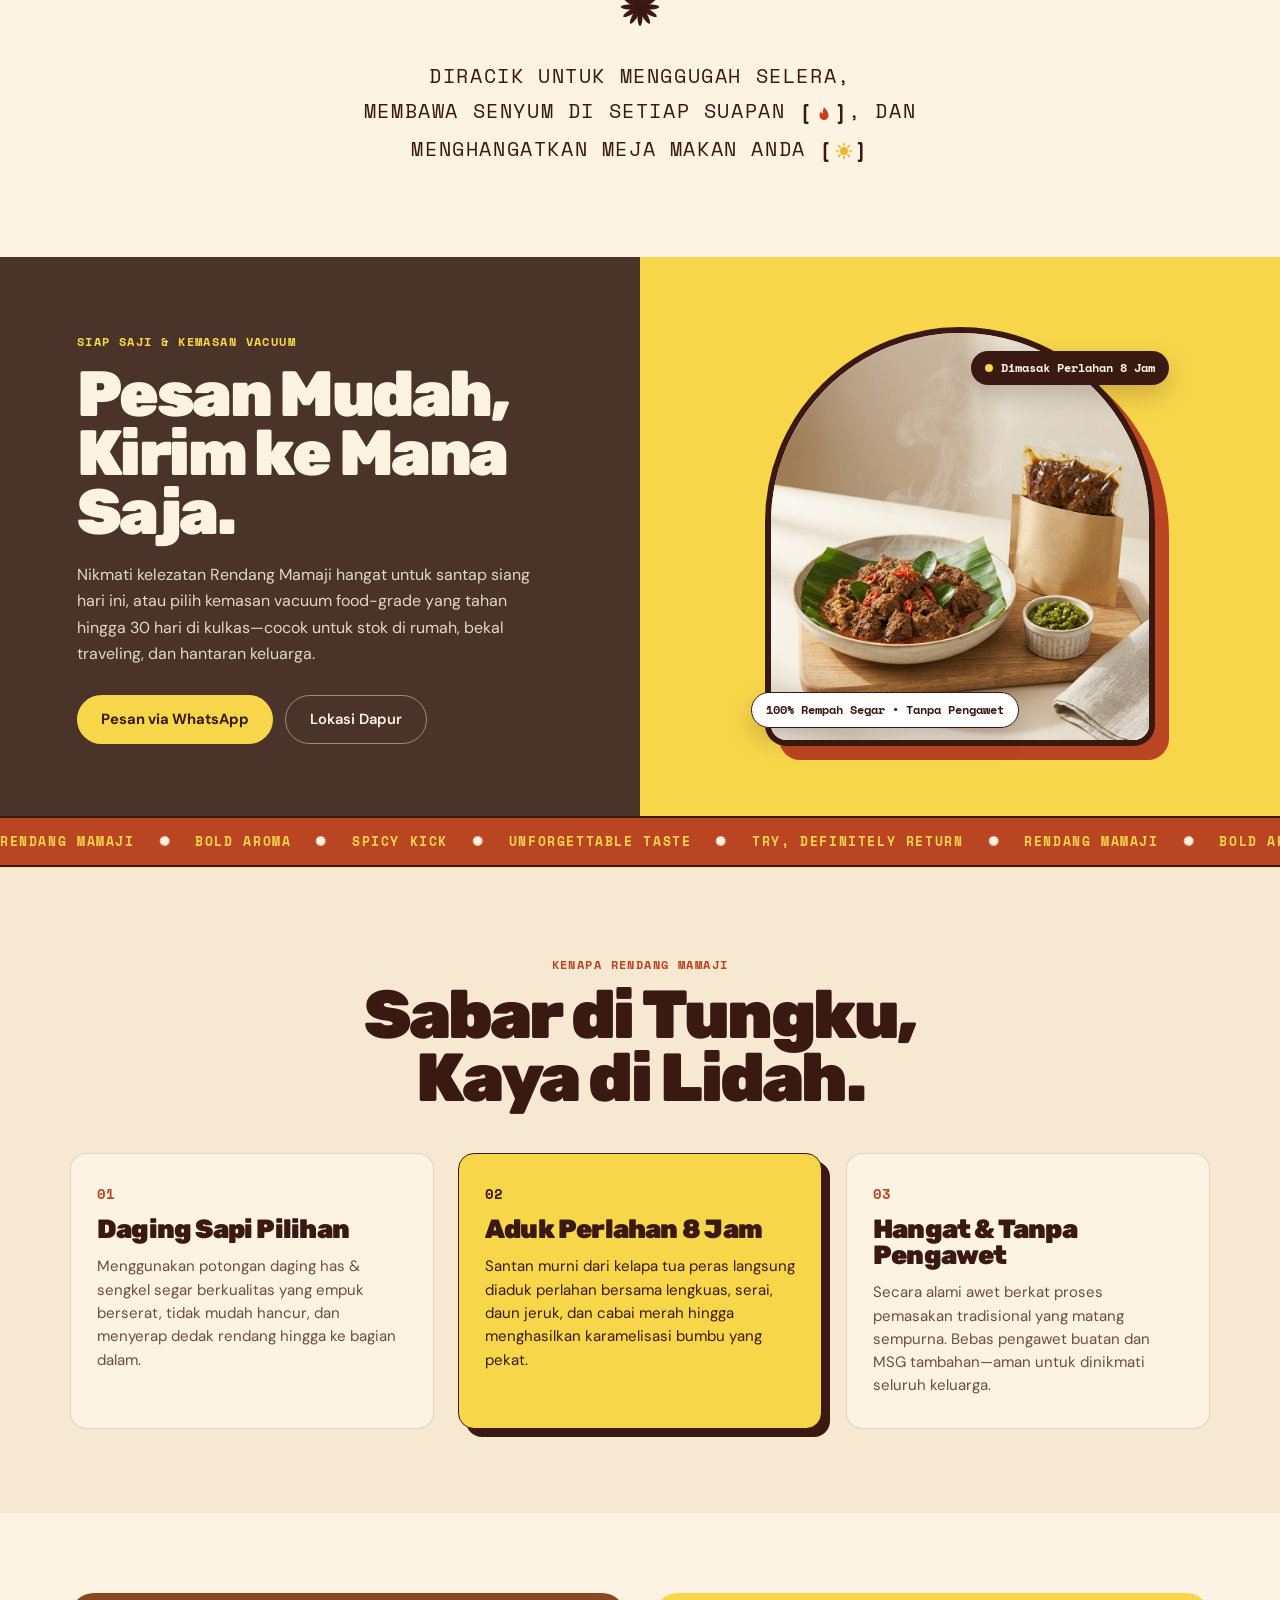
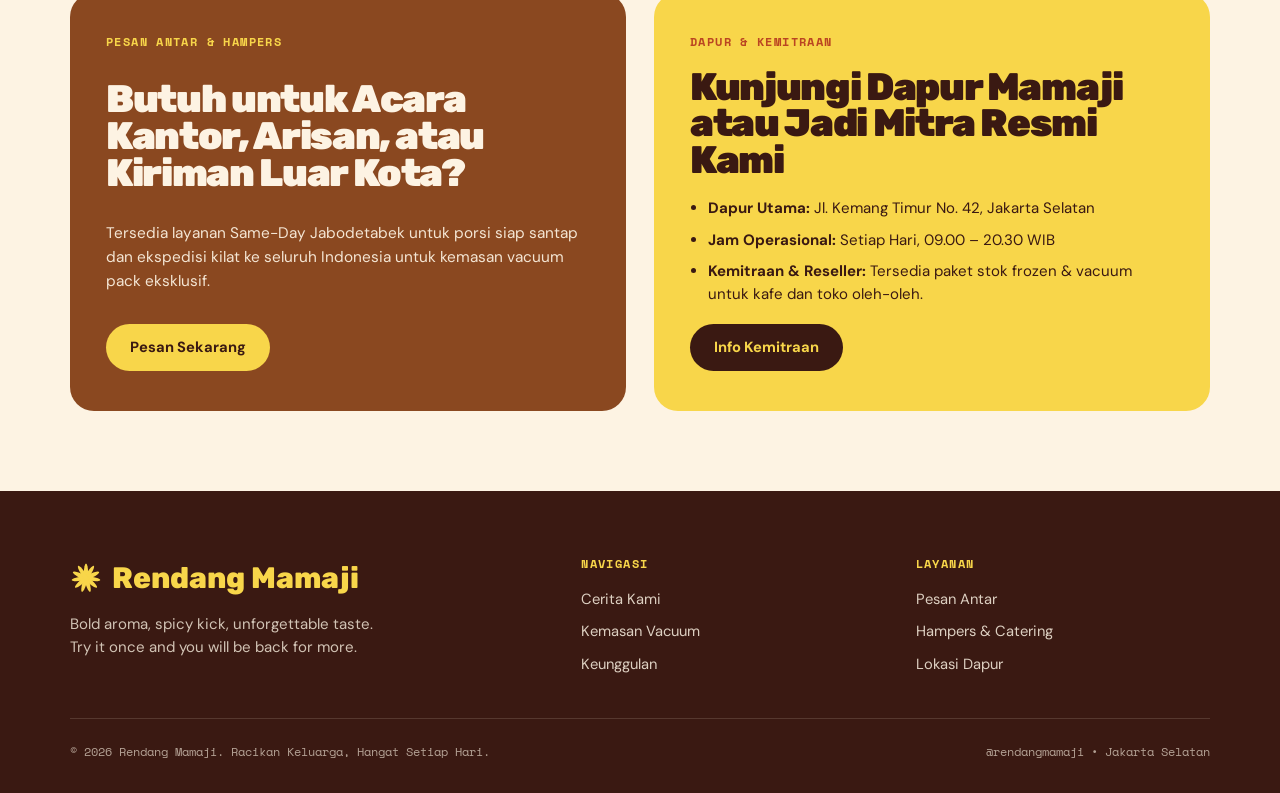
==== commit 2983fa35: "Restore full-width The Best Instan Rendang banner image in hero" ====
--- a/index.html
+++ b/index.html
@@ -78,104 +78,22 @@
   </header>
 
   <main>
-    <!-- Hero Section: Pure HTML/CSS/SVG Typography & Graphics over clean bowl backdrop -->
+    <!-- Hero Section using the user's banner image (full width, uncropped) -->
     <section class="hero-section" aria-label="Banner Utama Rendang Mamaji">
-      <div class="hero-inner">
-        <div class="hero-left-col">
-          <div class="hero-headline-wrap">
-            <!-- Top-left yellow sunburst behind headline -->
-            <svg class="hero-flower hero-flower--tl" viewBox="0 0 120 120" fill="#F9D849" aria-hidden="true">
-              <g transform="translate(60,60)">
-                <path d="M0,-54 C7,-54 9,-22 0,-6 C-9,-22 -7,-54 0,-54Z" transform="rotate(0)" />
-                <path d="M0,-52 C8,-52 9,-22 0,-6 C-8,-22 -8,-52 0,-52Z" transform="rotate(38)" />
-                <path d="M0,-55 C7,-55 9,-22 0,-6 C-9,-22 -7,-55 0,-55Z" transform="rotate(76)" />
-                <path d="M0,-50 C8,-50 9,-22 0,-6 C-8,-22 -8,-50 0,-50Z" transform="rotate(116)" />
-                <path d="M0,-54 C7,-54 9,-22 0,-6 C-9,-22 -7,-54 0,-54Z" transform="rotate(155)" />
-                <path d="M0,-52 C8,-52 9,-22 0,-6 C-8,-22 -8,-52 0,-52Z" transform="rotate(196)" />
-                <path d="M0,-54 C7,-54 9,-22 0,-6 C-9,-22 -7,-54 0,-54Z" transform="rotate(236)" />
-                <path d="M0,-50 C8,-50 9,-22 0,-6 C-8,-22 -8,-50 0,-50Z" transform="rotate(278)" />
-                <path d="M0,-53 C7,-53 9,-22 0,-6 C-9,-22 -7,-53 0,-53Z" transform="rotate(318)" />
-              </g>
-            </svg>
-
-            <!-- Bottom-right yellow flower behind RENDANG. -->
-            <svg class="hero-flower hero-flower--mid" viewBox="0 0 120 120" fill="#F9D849" aria-hidden="true">
-              <g transform="translate(60,60)">
-                <ellipse rx="7" ry="26" transform="rotate(0) translate(0,-24)" />
-                <ellipse rx="7.5" ry="25" transform="rotate(33) translate(0,-24)" />
-                <ellipse rx="7" ry="26" transform="rotate(66) translate(0,-24)" />
-                <ellipse rx="7.5" ry="24" transform="rotate(99) translate(0,-24)" />
-                <ellipse rx="7" ry="26" transform="rotate(132) translate(0,-24)" />
-                <ellipse rx="7" ry="25" transform="rotate(165) translate(0,-24)" />
-                <ellipse rx="7.5" ry="26" transform="rotate(198) translate(0,-24)" />
-                <ellipse rx="7" ry="24" transform="rotate(231) translate(0,-24)" />
-                <ellipse rx="7.5" ry="26" transform="rotate(264) translate(0,-24)" />
-                <ellipse rx="7" ry="25" transform="rotate(297) translate(0,-24)" />
-                <ellipse rx="7" ry="26" transform="rotate(330) translate(0,-24)" />
-              </g>
-            </svg>
-
-            <span class="hero-pill-badge">RENDANG MAMAJI</span>
-            <h2 class="hero-display-title">
-              THE BEST<br />
-              INSTAN<br />
-              RENDANG.
-            </h2>
-          </div>
-
-          <!-- Dark espresso flower below headline -->
-          <svg class="hero-flower hero-flower--dark" viewBox="0 0 120 120" fill="#3A1912" aria-hidden="true">
-            <g transform="translate(60,60)">
-              <ellipse rx="6.5" ry="24" transform="rotate(0) translate(0,-22)" />
-              <ellipse rx="6.5" ry="24" transform="rotate(32.7) translate(0,-22)" />
-              <ellipse rx="6.5" ry="24" transform="rotate(65.4) translate(0,-22)" />
-              <ellipse rx="6.5" ry="24" transform="rotate(98.1) translate(0,-22)" />
-              <ellipse rx="6.5" ry="24" transform="rotate(130.9) translate(0,-22)" />
-              <ellipse rx="6.5" ry="24" transform="rotate(163.6) translate(0,-22)" />
-              <ellipse rx="6.5" ry="24" transform="rotate(196.3) translate(0,-22)" />
-              <ellipse rx="6.5" ry="24" transform="rotate(229) translate(0,-22)" />
-              <ellipse rx="6.5" ry="24" transform="rotate(261.8) translate(0,-22)" />
-              <ellipse rx="6.5" ry="24" transform="rotate(294.5) translate(0,-22)" />
-              <ellipse rx="6.5" ry="24" transform="rotate(327.2) translate(0,-22)" />
-            </g>
-          </svg>
-
-          <div class="hero-cta-block">
-            <a href="#pengiriman" class="hero-order-btn">ORDER NOW</a>
-            <span class="hero-brand-sub">Rendang Mamaji</span>
-          </div>
-        </div>
-
-        <div class="hero-right-col">
-          <!-- Yellow flower peeking behind top-right of bowl -->
-          <svg class="hero-flower hero-flower--tr" viewBox="0 0 120 120" fill="#F9D849" aria-hidden="true">
-            <g transform="translate(60,60)">
-              <ellipse rx="7" ry="26" transform="rotate(10) translate(0,-24)" />
-              <ellipse rx="7" ry="25" transform="rotate(44) translate(0,-24)" />
-              <ellipse rx="7" ry="26" transform="rotate(78) translate(0,-24)" />
-              <ellipse rx="7" ry="25" transform="rotate(112) translate(0,-24)" />
-              <ellipse rx="7" ry="26" transform="rotate(146) translate(0,-24)" />
-              <ellipse rx="7" ry="24" transform="rotate(180) translate(0,-24)" />
-              <ellipse rx="7" ry="26" transform="rotate(214) translate(0,-24)" />
-              <ellipse rx="7" ry="25" transform="rotate(248) translate(0,-24)" />
-              <ellipse rx="7" ry="26" transform="rotate(282) translate(0,-24)" />
-              <ellipse rx="7" ry="25" transform="rotate(316) translate(0,-24)" />
-            </g>
-          </svg>
-
-          <img
-            src="Asset/WhatsApp%20Image%202026-11-25%20at%209.22.33%20AM.jpeg"
-            alt="Semangkuk Rendang Mamaji hangat di atas daun pisang"
-            class="hero-mobile-bowl"
-          />
-
-          <p class="hero-tagline-right">
-            BOLD AROMA, SPICY KICK,<br />
-            UNFORGETTABLE TASTE.<br />
-            TRY IT ONCE AND YOU WILL<br />
-            BE BACK FOR MORE.
-          </p>
-        </div>
+      <div class="hero-media-frame">
+        <img
+          src="Asset/hero-the-best-instan-rendang.jpg"
+          alt="Rendang Mamaji — The Best Instan Rendang. Bold Aroma, Spicy Kick, Unforgettable Taste."
+          class="hero-asset-img"
+        />
+
+        <!-- Interactive transparent hotspot over the baked-in ORDER NOW button -->
+        <a
+          href="#pengiriman"
+          class="hero-order-hotspot"
+          aria-label="Order Now — Pesan Rendang Mamaji"
+          title="Klik untuk pesan Rendang Mamaji"
+        ></a>
       </div>
 
       <!-- Cala-style bottom-center semicircular scroll-down notch -->
--- a/styles.css
+++ b/styles.css
@@ -214,173 +214,44 @@
 }
 
 /* ============================================================
-   Hero Section (Pure HTML/CSS/SVG Layout over Clean Bowl Backdrop)
+   Hero Section (Full-Width Banner Image, Zero Cropping)
    ============================================================ */
 .hero-section {
-  background: #894821 url("Asset/hero-bowl-bg.jpg") no-repeat 74% 48% / cover;
+  background-color: #894821;
   position: relative;
-  overflow: hidden;
+  padding: 0;
+}
+
+.hero-media-frame {
+  position: relative;
   width: 100%;
-}
-
-.hero-inner {
-  width: min(1320px, 92%);
-  margin: 0 auto;
-  min-height: clamp(500px, 43vw, 620px);
-  padding: 36px 0 38px;
-  display: grid;
-  grid-template-columns: 1.05fr 0.95fr;
-  align-items: stretch;
-  position: relative;
-  z-index: 2;
-}
-
-.hero-left-col {
-  position: relative;
-  display: flex;
-  flex-direction: column;
-  justify-content: space-between;
-  align-items: flex-start;
-  padding-top: 10px;
-}
-
-.hero-flower {
+  max-width: none;
+  margin: 0;
+}
+
+.hero-asset-img {
+  width: 100%;
+  height: auto;
+  display: block;
+}
+
+.hero-order-hotspot {
   position: absolute;
-  pointer-events: none;
-  z-index: 1;
-}
-
-.hero-flower--tl {
-  width: clamp(105px, 11.5vw, 162px);
-  top: -16px;
-  left: -26px;
-}
-
-.hero-flower--mid {
-  width: clamp(110px, 12vw, 168px);
-  bottom: -36px;
-  right: -34px;
-}
-
-.hero-flower--dark {
-  position: relative;
-  width: clamp(92px, 9.5vw, 134px);
-  margin: 12px 0 10px 8px;
-}
-
-.hero-flower--tr {
-  width: clamp(110px, 11.5vw, 162px);
-  top: 28px;
-  right: -12px;
-  z-index: 0;
-}
-
-.hero-headline-wrap {
-  position: relative;
-  width: fit-content;
-  max-width: 100%;
-  z-index: 2;
-  margin-left: clamp(16px, 2.2vw, 34px);
-  padding-top: 18px;
-}
-
-.hero-pill-badge {
-  position: absolute;
-  top: 6px;
-  right: -14px;
-  transform: rotate(-8deg);
-  background-color: #F9D849;
-  color: #3A1912;
-  border: 1.5px solid #3A1912;
+  left: 5%;
+  bottom: 10%;
+  width: 13.2%;
+  height: 7.5%;
   border-radius: var(--radius-pill);
-  padding: 6px 18px;
-  font-family: var(--font-sans);
-  font-size: clamp(0.72rem, 1.05vw, 0.95rem);
-  font-weight: 800;
-  letter-spacing: 0.03em;
-  white-space: nowrap;
-  box-shadow: 0 4px 12px rgba(58, 25, 18, 0.16);
-  z-index: 3;
-}
-
-.hero-display-title {
-  position: relative;
-  z-index: 2;
-  font-family: var(--font-serif);
-  font-weight: 900;
-  font-size: clamp(2.85rem, 6vw, 5.2rem);
-  line-height: 0.85;
-  letter-spacing: -0.045em;
-  color: #3A1912;
-  margin: 0;
-  text-transform: uppercase;
-}
-
-.hero-cta-block {
-  position: relative;
-  z-index: 2;
-  display: flex;
-  flex-direction: column;
-  align-items: flex-start;
-  gap: 8px;
-  padding-left: clamp(6px, 1vw, 14px);
-}
-
-.hero-order-btn {
-  display: inline-flex;
-  align-items: center;
-  justify-content: center;
-  background-color: #F9D849;
-  color: #3A1912;
-  border-radius: var(--radius-pill);
-  padding: 10px 28px;
-  font-family: var(--font-sans);
-  font-size: clamp(0.88rem, 1.15vw, 1.05rem);
-  font-weight: 900;
-  letter-spacing: 0.03em;
-  text-transform: uppercase;
-  box-shadow: 0 8px 20px rgba(58, 25, 18, 0.2);
-  transition: transform 0.2s ease, background-color 0.2s ease, box-shadow 0.2s ease;
-}
-
-.hero-order-btn:hover {
-  background-color: #FFE469;
+  border: none;
+  background: transparent;
+  padding: 0;
+  z-index: 4;
+  transition: box-shadow 0.25s ease, transform 0.2s ease;
+}
+
+.hero-order-hotspot:hover {
+  box-shadow: 0 0 0 3px rgba(248, 214, 74, 0.55), 0 10px 24px rgba(58, 25, 18, 0.35);
   transform: translateY(-2px);
-  box-shadow: 0 12px 26px rgba(58, 25, 18, 0.28);
-}
-
-.hero-brand-sub {
-  font-family: var(--font-sans);
-  font-size: clamp(0.9rem, 1.15vw, 1.05rem);
-  font-weight: 800;
-  color: #3A1912;
-  padding-left: 2px;
-}
-
-.hero-right-col {
-  position: relative;
-  display: flex;
-  flex-direction: column;
-  justify-content: flex-end;
-  align-items: flex-end;
-}
-
-.hero-mobile-bowl {
-  display: none;
-}
-
-.hero-tagline-right {
-  position: relative;
-  z-index: 2;
-  margin: 0;
-  text-align: left;
-  font-family: var(--font-sans);
-  font-size: clamp(0.72rem, 0.96vw, 0.88rem);
-  font-weight: 800;
-  line-height: 1.28;
-  letter-spacing: 0.02em;
-  color: #3A1912;
-  text-transform: uppercase;
 }
 
 /* Cala-style semicircular cream scroll-down notch */
@@ -1203,94 +1074,21 @@
   }
 
   .hero-section {
-    background-image: none;
-    background: radial-gradient(circle at 50% 45%, #9B5429 0%, #83421D 100%);
-  }
-
-  .hero-inner {
-    display: flex;
-    flex-direction: column;
-    align-items: center;
-    min-height: auto;
-    padding: 30px 0 42px;
-    gap: 20px;
-  }
-
-  .hero-left-col,
-  .hero-right-col {
-    display: contents;
-  }
-
-  .hero-headline-wrap {
-    order: 1;
-    margin: 6px auto 0;
-    padding: 16px 14px 4px;
-    text-align: center;
-  }
-
-  .hero-display-title {
-    font-size: clamp(2.55rem, 12.2vw, 3.6rem);
-  }
-
-  .hero-flower--tl {
-    width: 84px;
-    left: -14px;
-    top: -10px;
-  }
-
-  .hero-flower--mid {
-    width: 86px;
-    right: -14px;
-    bottom: -20px;
-  }
-
-  .hero-flower--dark,
-  .hero-flower--tr {
-    display: none;
-  }
-
-  .hero-pill-badge {
-    right: -6px;
-    top: -4px;
-    padding: 4px 12px;
-    font-size: 0.7rem;
-  }
-
-  .hero-mobile-bowl {
-    order: 2;
-    display: block;
-    width: min(300px, 82%);
-    aspect-ratio: 1 / 1;
-    border-radius: 24px;
-    border: 4px solid #F9D849;
-    box-shadow: 0 18px 36px rgba(58, 25, 18, 0.34);
-    object-fit: cover;
-  }
-
-  .hero-cta-block {
-    order: 3;
-    align-items: center;
-    text-align: center;
-    padding-left: 0;
-    margin-top: 2px;
-  }
-
-  .hero-order-btn {
-    padding: 12px 34px;
-    font-size: 0.95rem;
-  }
-
-  .hero-tagline-right {
-    order: 4;
-    text-align: center;
-    font-size: 0.76rem;
-    line-height: 1.45;
-    max-width: 300px;
+    padding: 0;
+  }
+
+  .hero-media-frame {
+    max-width: none;
+  }
+
+  .hero-asset-img {
+    width: 100%;
+    height: auto;
   }
 
   .hero-notch {
-    width: 36px;
-    height: 19px;
+    width: 34px;
+    height: 18px;
   }
 
   .floating-badge--top {
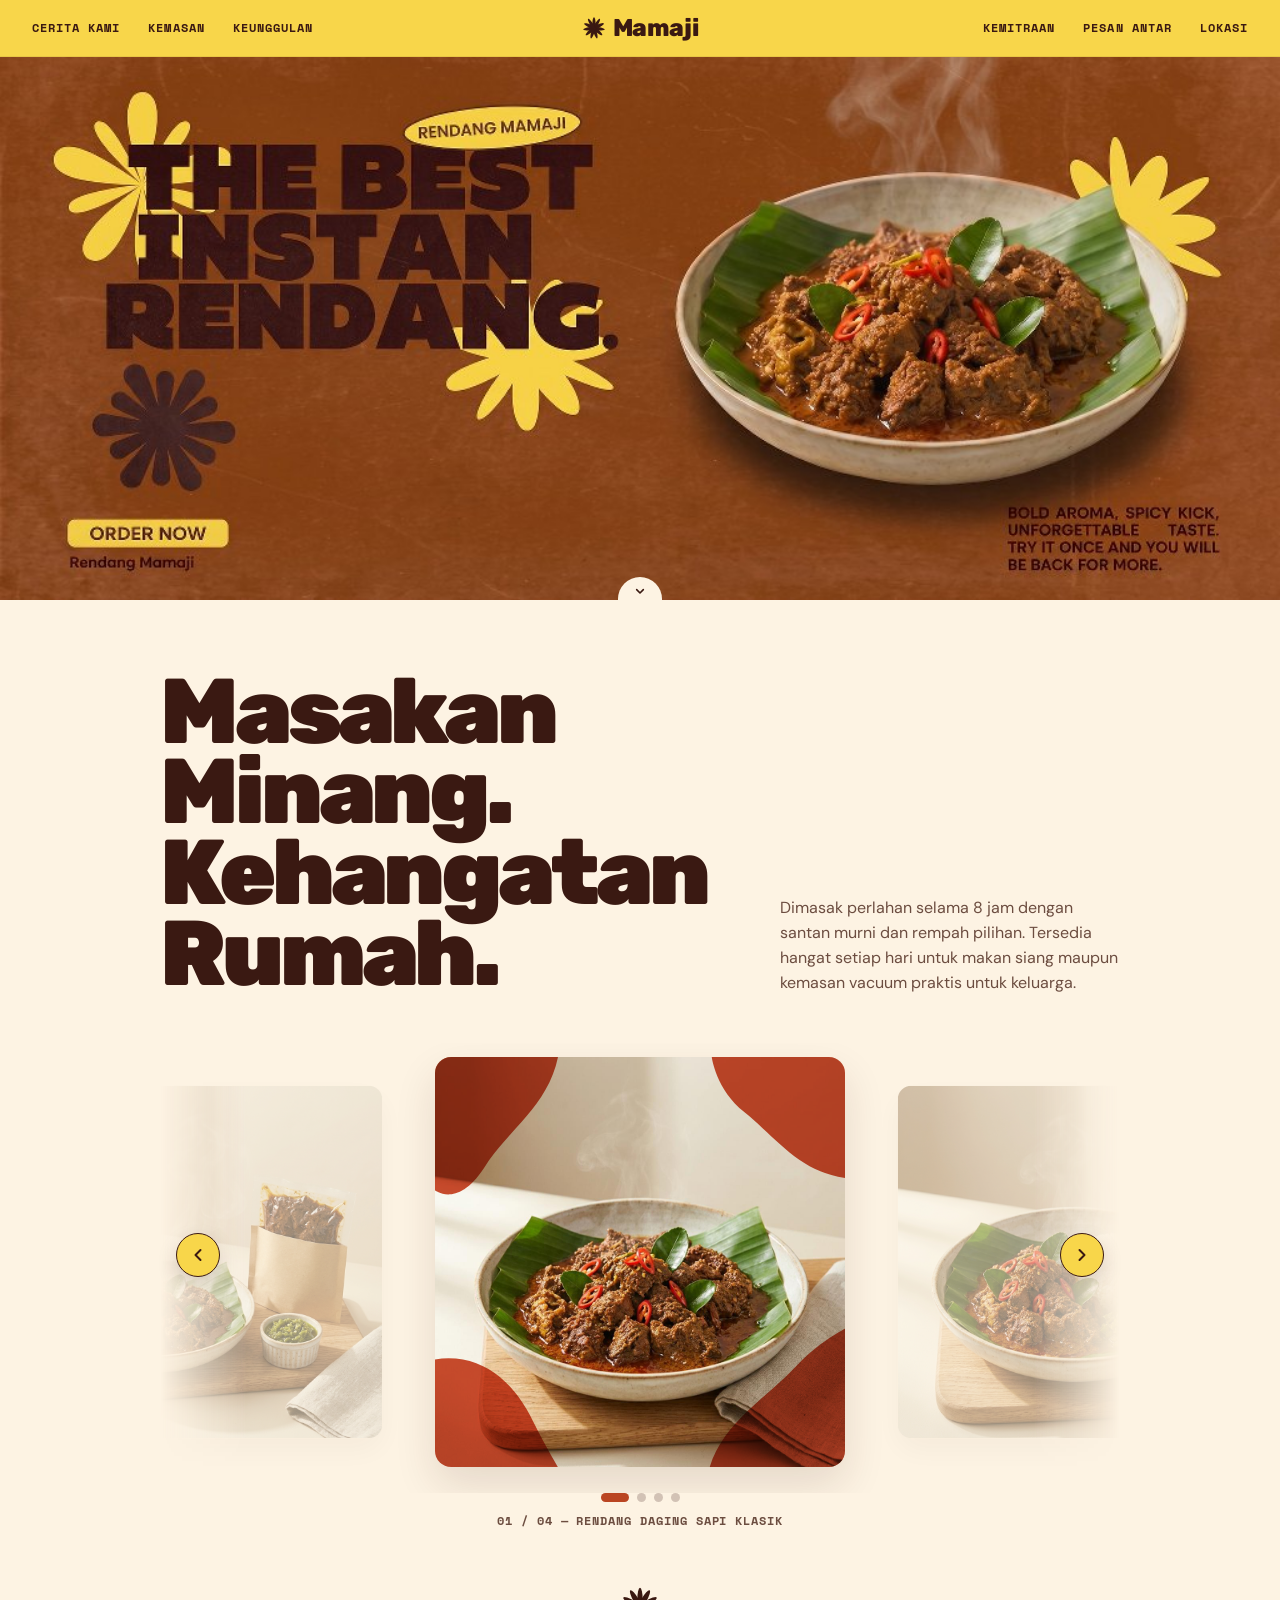
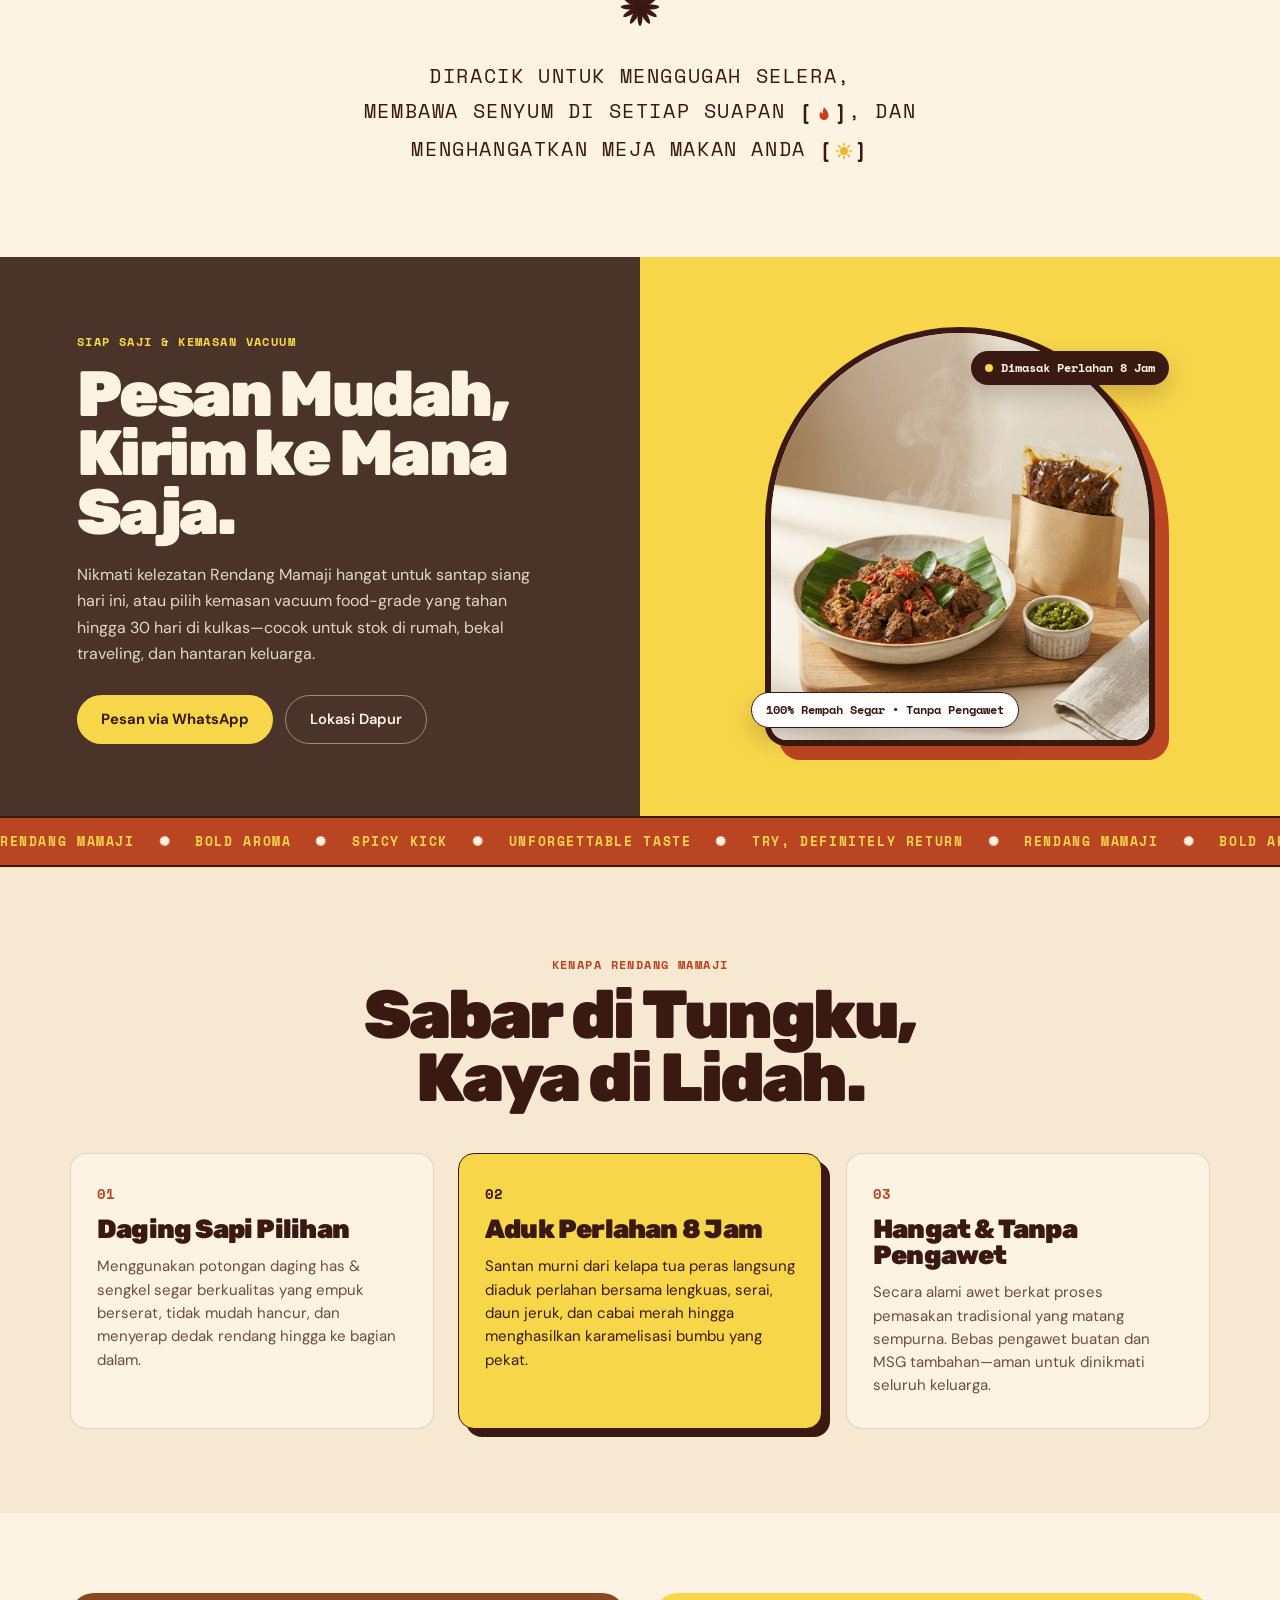
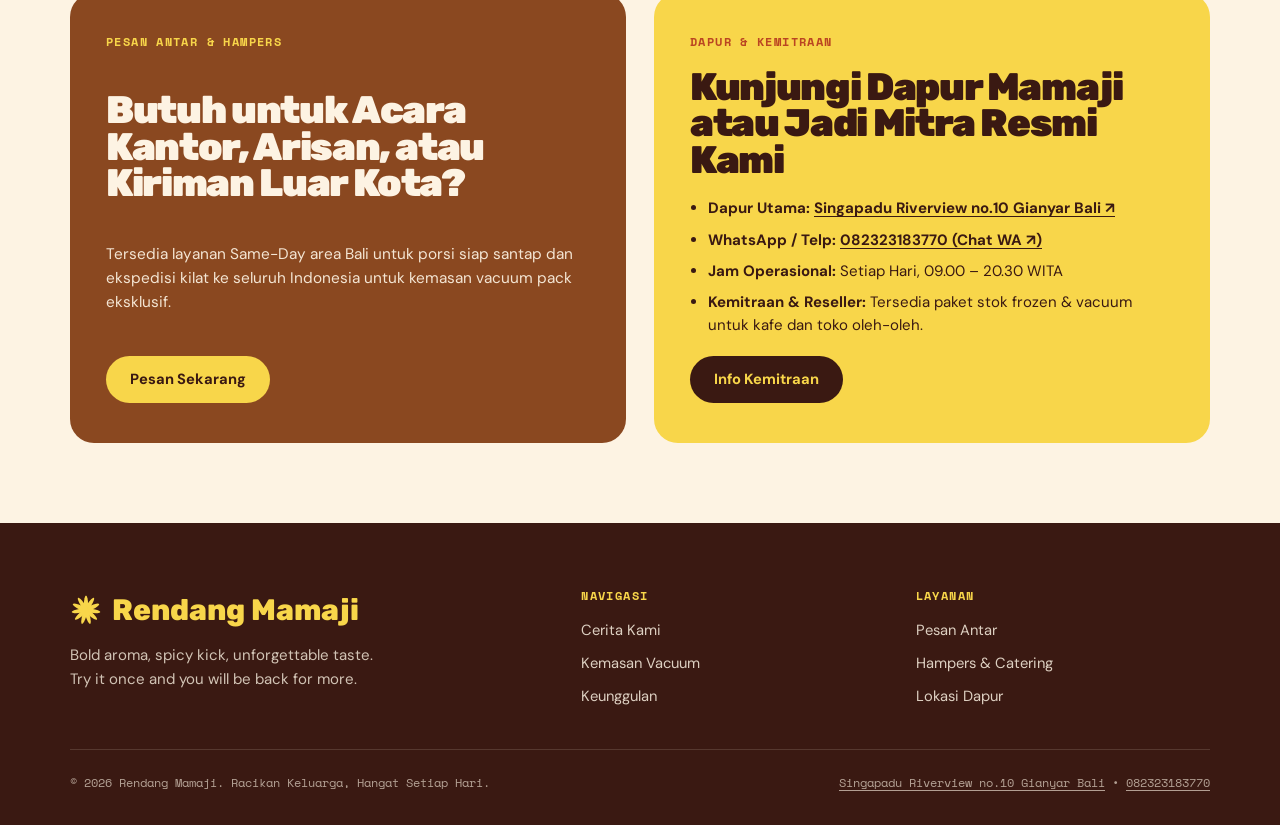
==== commit 0f135b93: "Update Bali address (Google Maps) and WhatsApp contact (082323183770)" ====
--- a/index.html
+++ b/index.html
@@ -269,7 +269,7 @@
           </p>
           <div class="split-actions">
             <a
-              href="https://wa.me/6281200000000?text=Halo%20Rendang%20Mamaji%2C%20saya%20ingin%20memesan%20Rendang%20Mamaji."
+              href="https://wa.me/6282323183770?text=Halo%20Rendang%20Mamaji%2C%20saya%20ingin%20memesan%20Rendang%20Mamaji."
               target="_blank"
               rel="noopener noreferrer"
               class="btn-sunny"
@@ -372,10 +372,10 @@
             <span class="info-label">PESAN ANTAR &amp; HAMPERS</span>
             <h3>Butuh untuk Acara Kantor, Arisan, atau Kiriman Luar Kota?</h3>
             <p>
-              Tersedia layanan Same-Day Jabodetabek untuk porsi siap santap dan ekspedisi kilat ke seluruh Indonesia untuk kemasan vacuum pack eksklusif.
+              Tersedia layanan Same-Day area Bali untuk porsi siap santap dan ekspedisi kilat ke seluruh Indonesia untuk kemasan vacuum pack eksklusif.
             </p>
             <a
-              href="https://wa.me/6281200000000?text=Halo%20Rendang%20Mamaji%2C%20saya%20ingin%20pesan%20antar%20atau%20hampers."
+              href="https://wa.me/6282323183770?text=Halo%20Rendang%20Mamaji%2C%20saya%20ingin%20pesan%20antar%20atau%20hampers."
               target="_blank"
               rel="noopener noreferrer"
               class="btn-sunny"
@@ -386,12 +386,31 @@
             <span class="info-label info-label--dark">DAPUR &amp; KEMITRAAN</span>
             <h3>Kunjungi Dapur Mamaji atau Jadi Mitra Resmi Kami</h3>
             <ul class="info-list">
-              <li><strong>Dapur Utama:</strong> Jl. Kemang Timur No. 42, Jakarta Selatan</li>
-              <li><strong>Jam Operasional:</strong> Setiap Hari, 09.00 – 20.30 WIB</li>
+              <li>
+                <strong>Dapur Utama:</strong>
+                <a
+                  href="https://www.google.com/maps/search/?api=1&query=Singapadu%20Riverview%20no.10%20Gianyar%20Bali"
+                  target="_blank"
+                  rel="noopener noreferrer"
+                  class="info-inline-link"
+                  title="Buka lokasi di Google Maps"
+                >Singapadu Riverview no.10 Gianyar Bali ↗</a>
+              </li>
+              <li>
+                <strong>WhatsApp / Telp:</strong>
+                <a
+                  href="https://wa.me/6282323183770?text=Halo%20Rendang%20Mamaji%2C%20saya%20ingin%20bertanya%20tentang%20pesanan."
+                  target="_blank"
+                  rel="noopener noreferrer"
+                  class="info-inline-link"
+                  title="Chat langsung via WhatsApp"
+                >082323183770 (Chat WA ↗)</a>
+              </li>
+              <li><strong>Jam Operasional:</strong> Setiap Hari, 09.00 – 20.30 WITA</li>
               <li><strong>Kemitraan &amp; Reseller:</strong> Tersedia paket stok frozen &amp; vacuum untuk kafe dan toko oleh-oleh.</li>
             </ul>
             <a
-              href="https://wa.me/6281200000000?text=Halo%20Rendang%20Mamaji%2C%20saya%20tertarik%20info%20kemitraan%20dan%20reseller."
+              href="https://wa.me/6282323183770?text=Halo%20Rendang%20Mamaji%2C%20saya%20tertarik%20info%20kemitraan%20dan%20reseller."
               target="_blank"
               rel="noopener noreferrer"
               class="btn-dark"
@@ -448,7 +467,19 @@
 
       <div class="footer-bottom">
         <span>© 2026 Rendang Mamaji. Racikan Keluarga, Hangat Setiap Hari.</span>
-        <span>@rendangmamaji • Jakarta Selatan</span>
+        <span class="footer-contact-links">
+          <a
+            href="https://www.google.com/maps/search/?api=1&query=Singapadu%20Riverview%20no.10%20Gianyar%20Bali"
+            target="_blank"
+            rel="noopener noreferrer"
+          >Singapadu Riverview no.10 Gianyar Bali</a>
+          •
+          <a
+            href="https://wa.me/6282323183770"
+            target="_blank"
+            rel="noopener noreferrer"
+          >082323183770</a>
+        </span>
       </div>
     </div>
   </footer>
--- a/styles.css
+++ b/styles.css
@@ -897,6 +897,27 @@
   font-size: 0.94rem;
 }
 
+.info-inline-link {
+  text-decoration: underline;
+  text-underline-offset: 3px;
+  font-weight: 700;
+  transition: opacity 0.2s ease;
+}
+
+.info-inline-link:hover {
+  opacity: 0.72;
+}
+
+.footer-contact-links a {
+  text-decoration: underline;
+  text-underline-offset: 3px;
+  transition: color 0.2s ease;
+}
+
+.footer-contact-links a:hover {
+  color: var(--sunny);
+}
+
 /* ============================================================
    Footer
    ============================================================ */
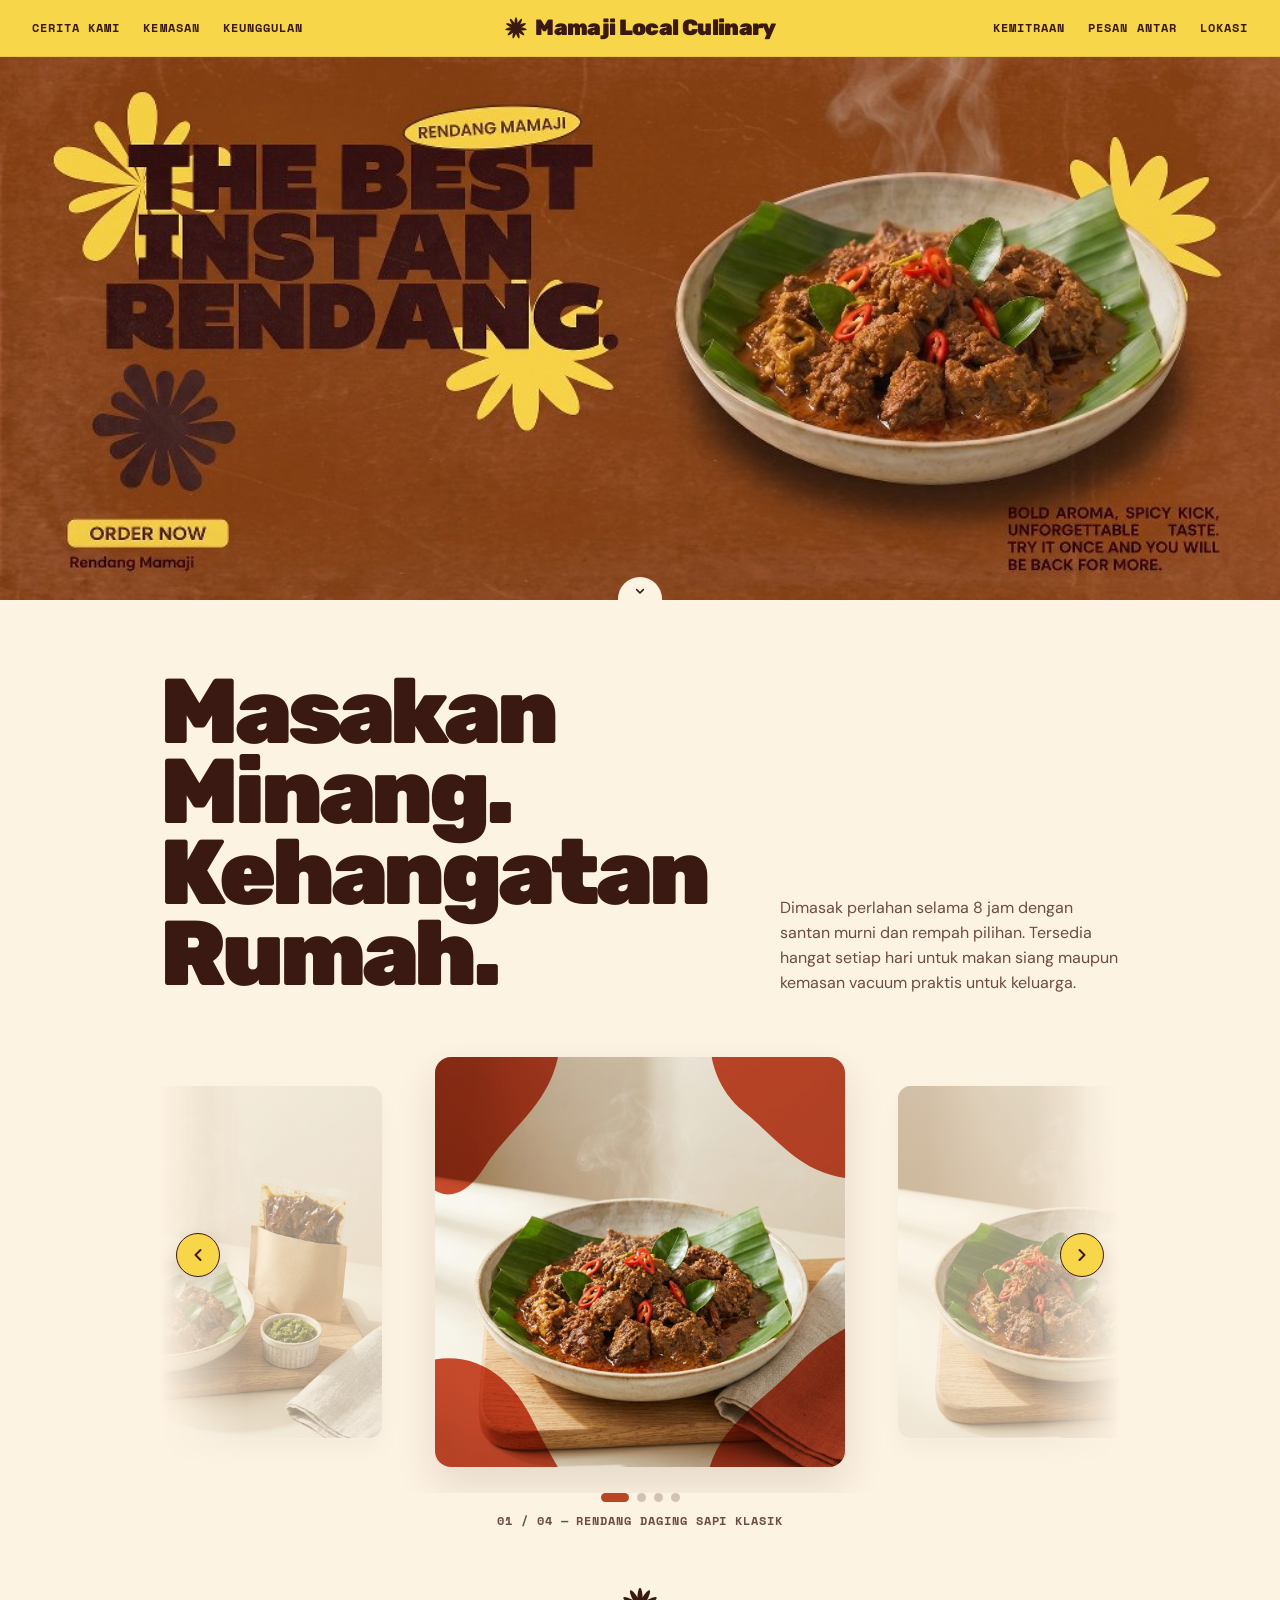
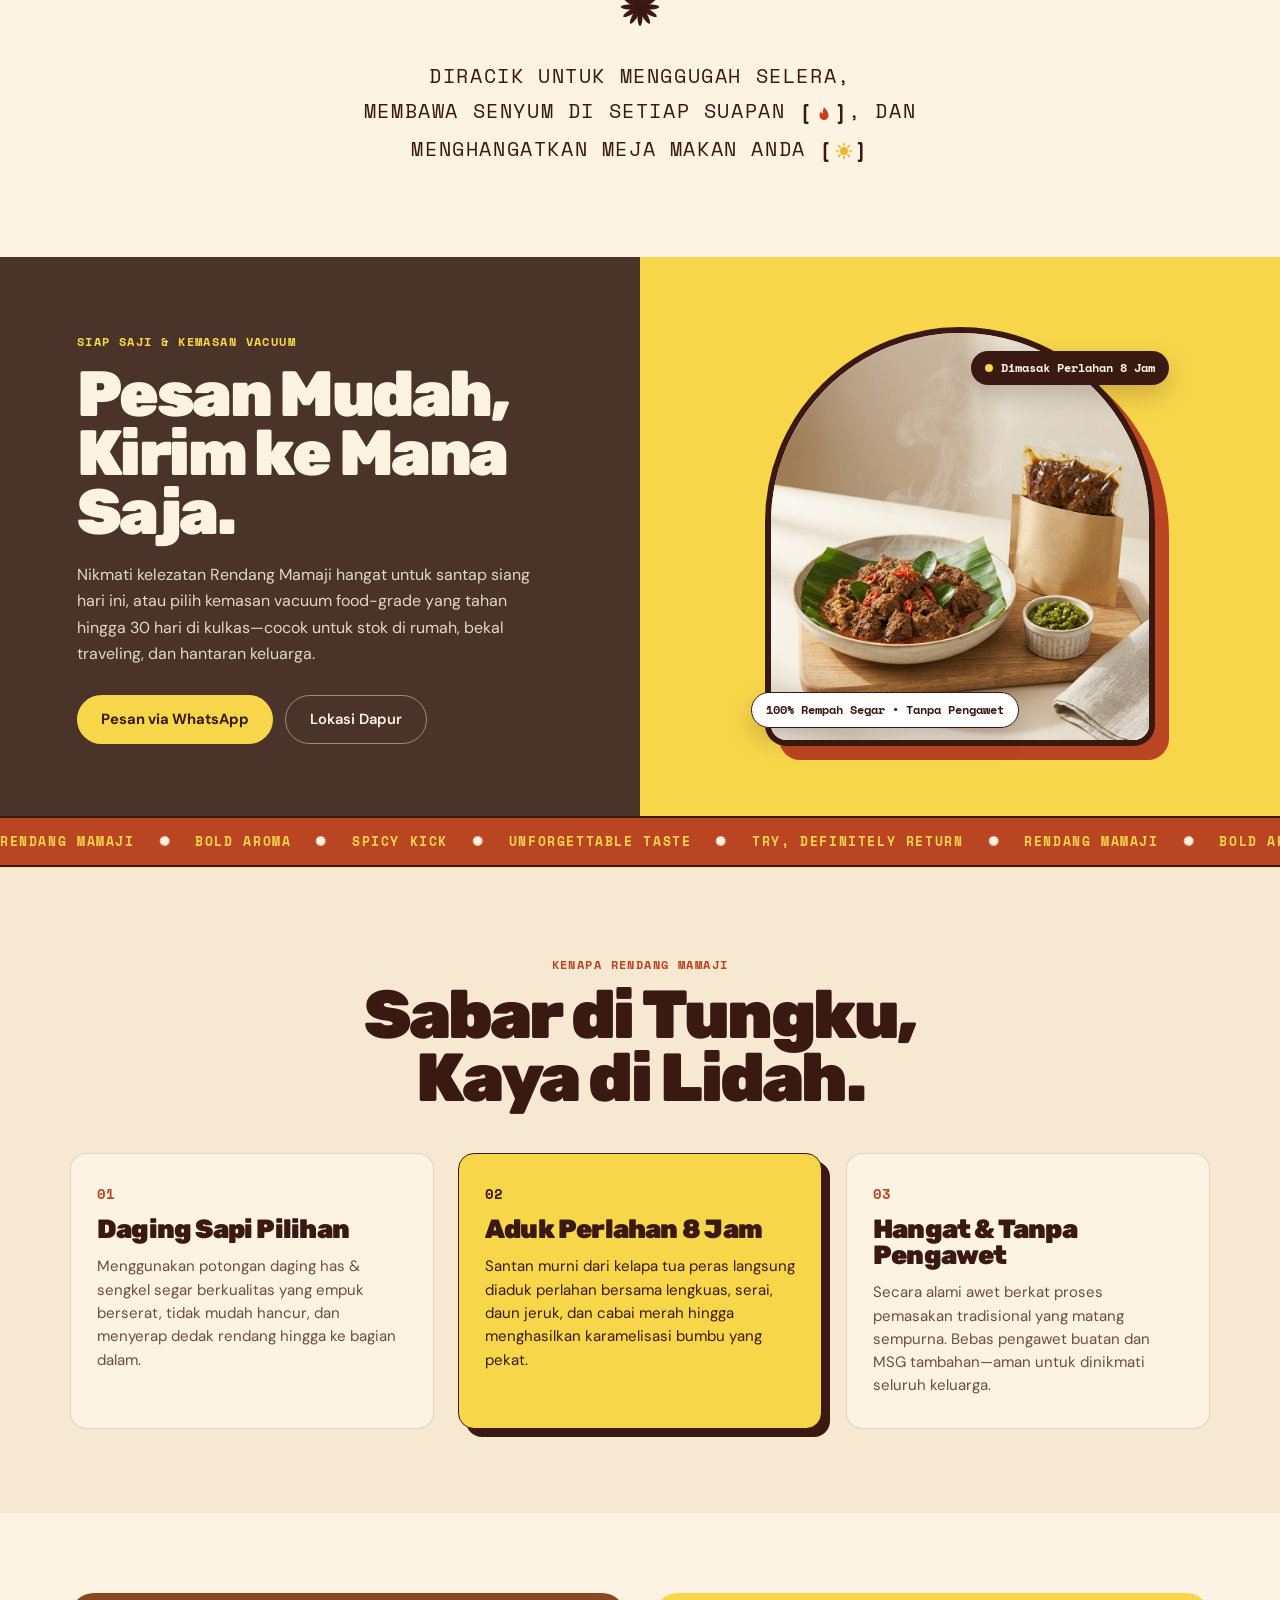
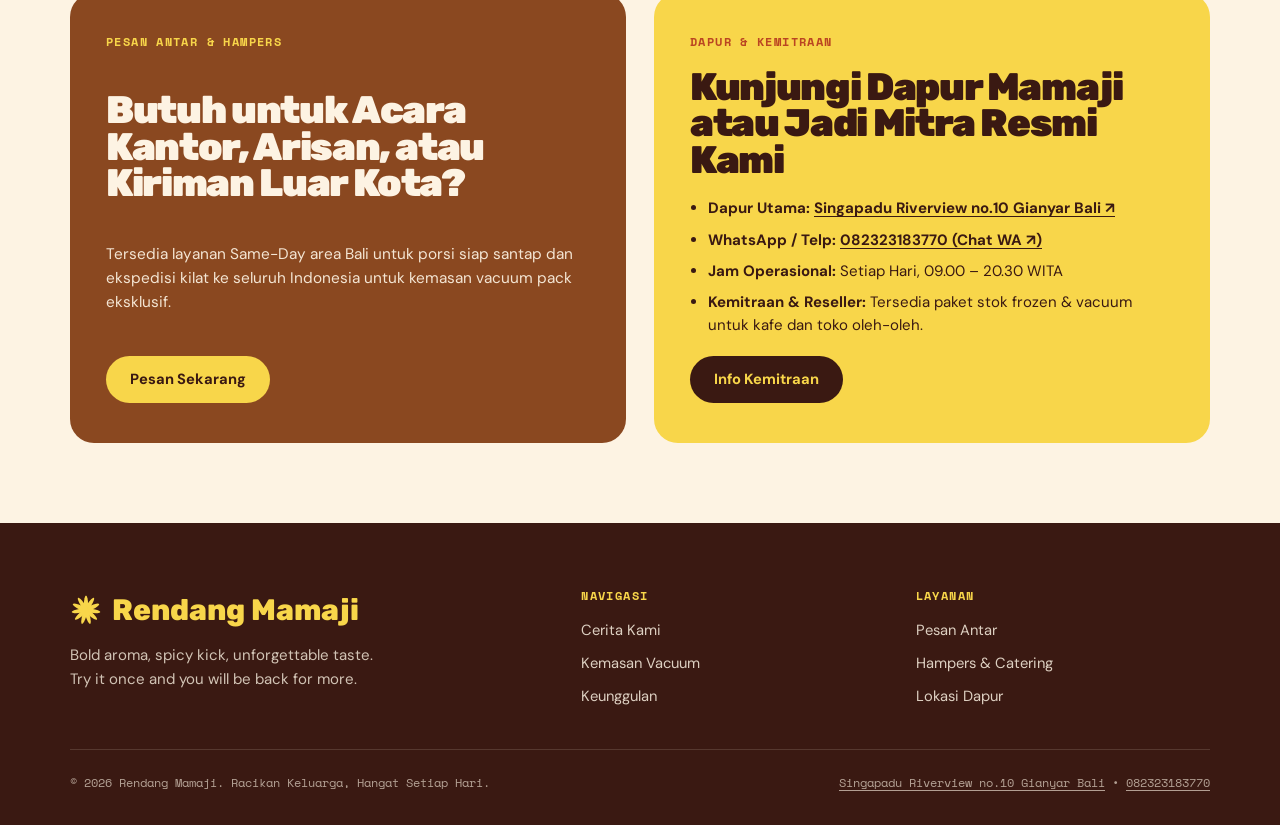
==== commit 096107ec: "Rename navbar brand to Mamaji Local Culinary and fix WordPress carousel button/centering" ====
--- a/index.html
+++ b/index.html
@@ -49,7 +49,7 @@
             <ellipse rx="4.2" ry="18" transform="rotate(327.2) translate(0,-11)" />
           </g>
         </svg>
-        <span class="brand-wordmark">Mamaji</span>
+        <span class="brand-wordmark">Mamaji Local Culinary</span>
       </a>
 
       <div class="nav-group nav-right">
--- a/styles.css
+++ b/styles.css
@@ -97,7 +97,7 @@
 .nav-group {
   display: flex;
   align-items: center;
-  gap: 28px;
+  gap: clamp(14px, 1.8vw, 28px);
 }
 
 .nav-left {
@@ -146,6 +146,7 @@
 .brand-starburst {
   width: 24px;
   height: 24px;
+  flex-shrink: 0;
   transition: transform 0.5s cubic-bezier(0.22, 1, 0.36, 1);
 }
 
@@ -155,10 +156,11 @@
 
 .brand-wordmark {
   font-family: var(--font-serif);
-  font-size: 1.52rem;
-  font-weight: 800;
+  font-size: clamp(1.02rem, 4vw, 1.38rem);
+  font-weight: 900;
   letter-spacing: -0.03em;
   line-height: 1;
+  white-space: nowrap;
 }
 
 .mobile-controls {
@@ -418,6 +420,8 @@
   z-index: 6;
   width: 44px;
   height: 44px;
+  padding: 0;
+  line-height: 1;
   border-radius: 50%;
   border: 1.5px solid var(--espresso);
   background-color: var(--sunny);
@@ -438,6 +442,8 @@
 .carousel-nav-btn svg {
   width: 20px;
   height: 20px;
+  flex-shrink: 0;
+  display: block;
 }
 
 .carousel-nav-btn--prev {
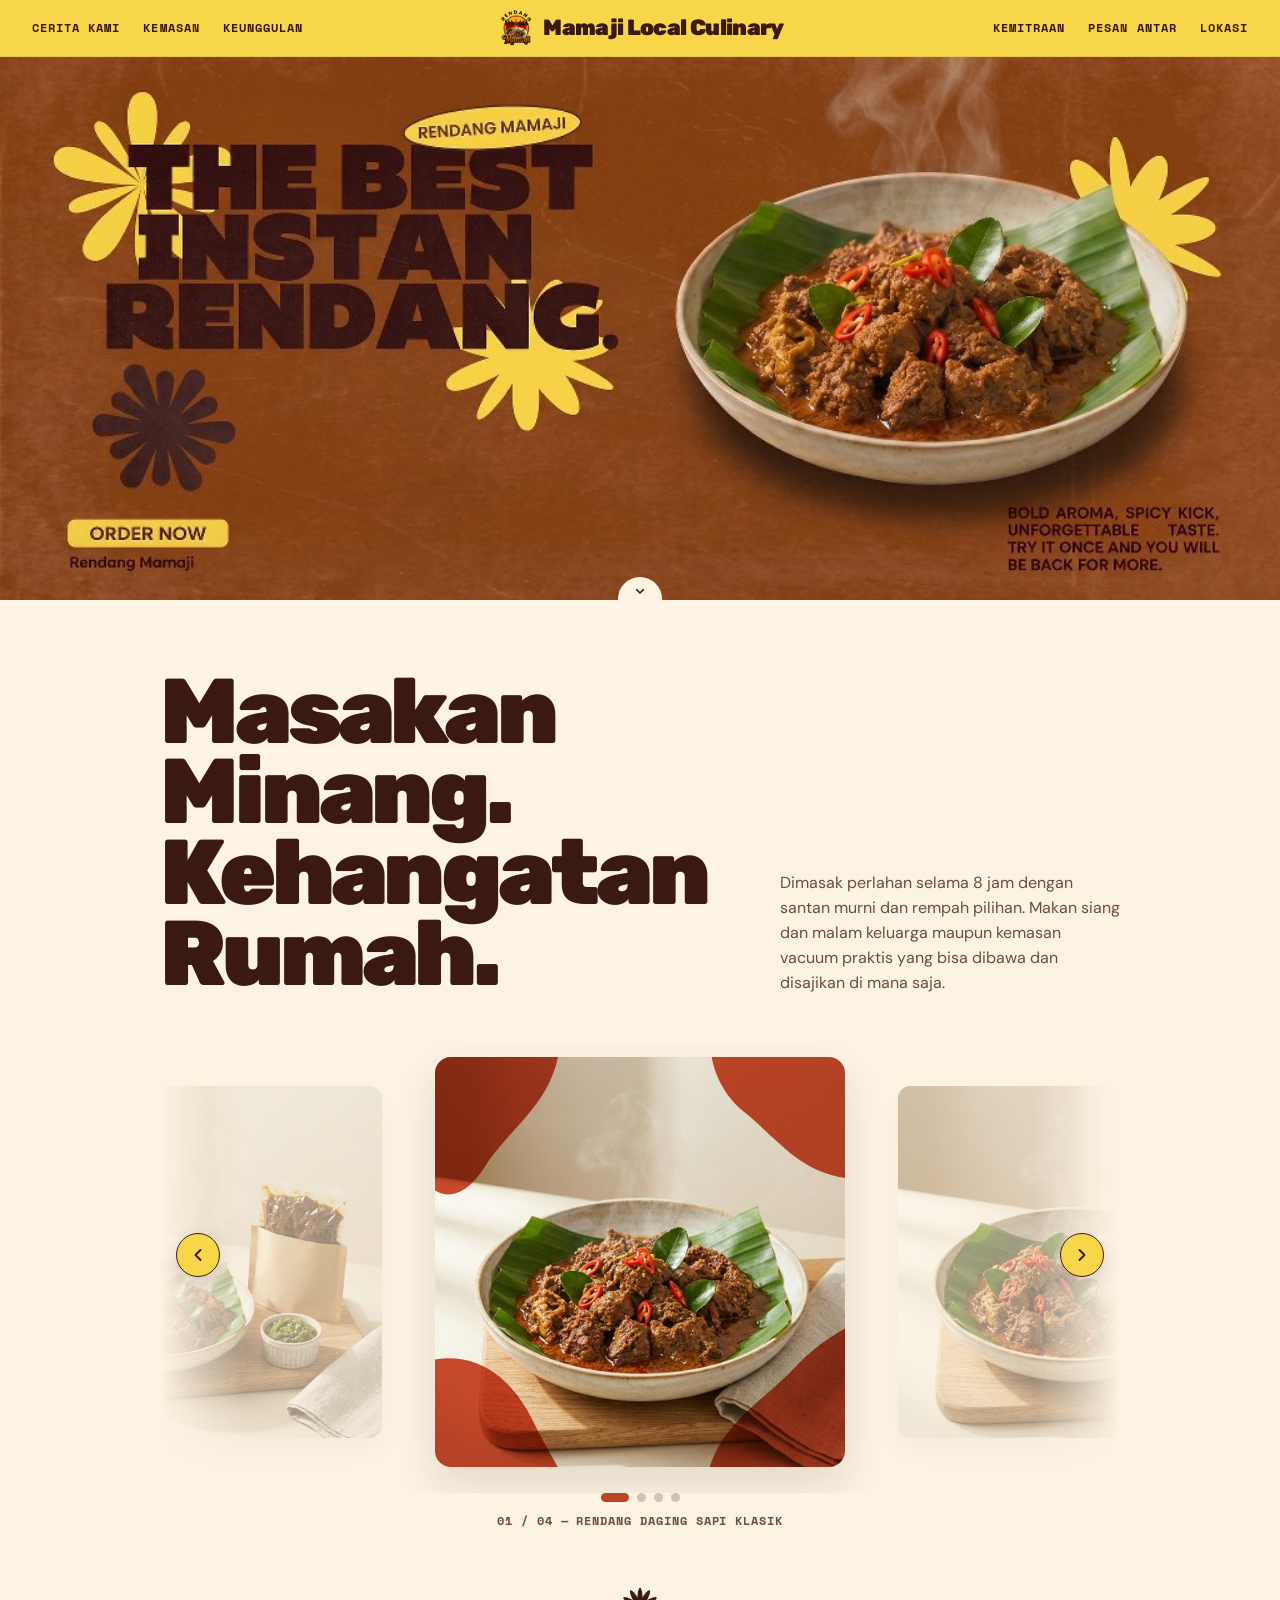
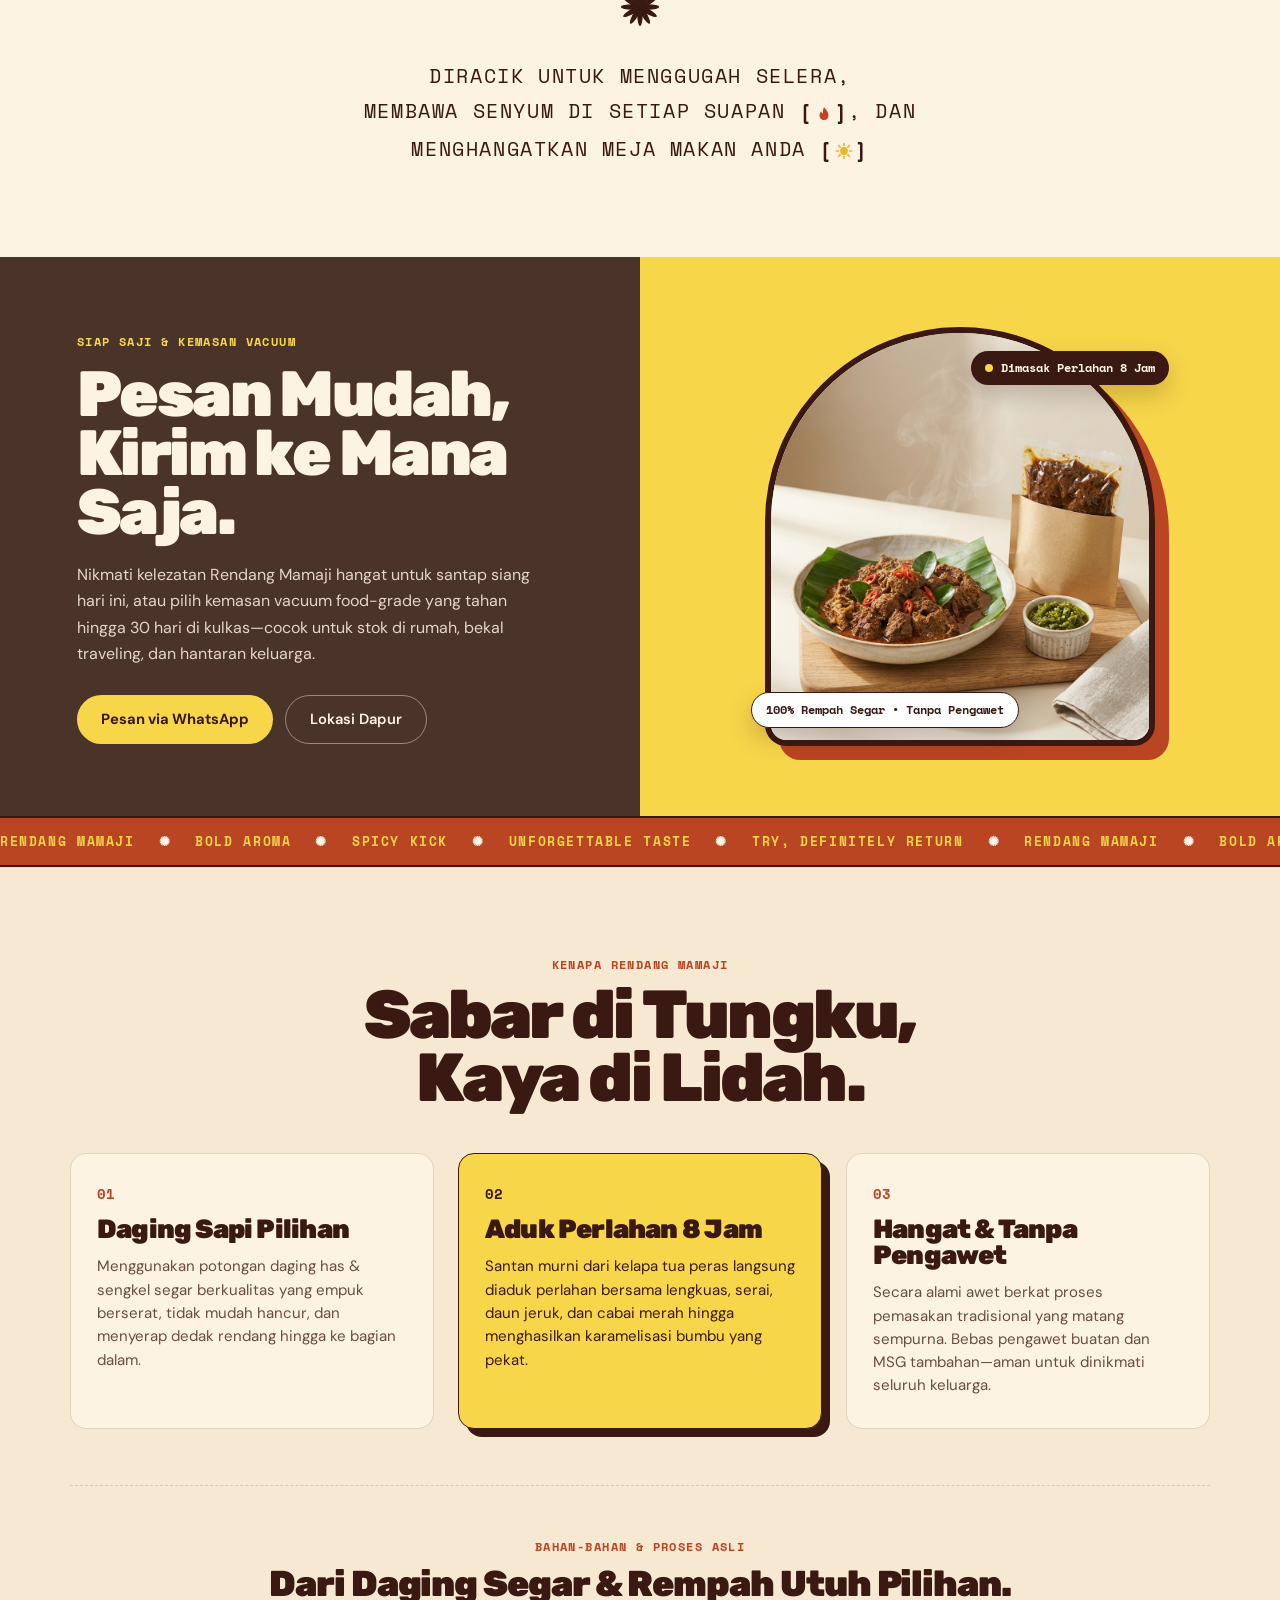
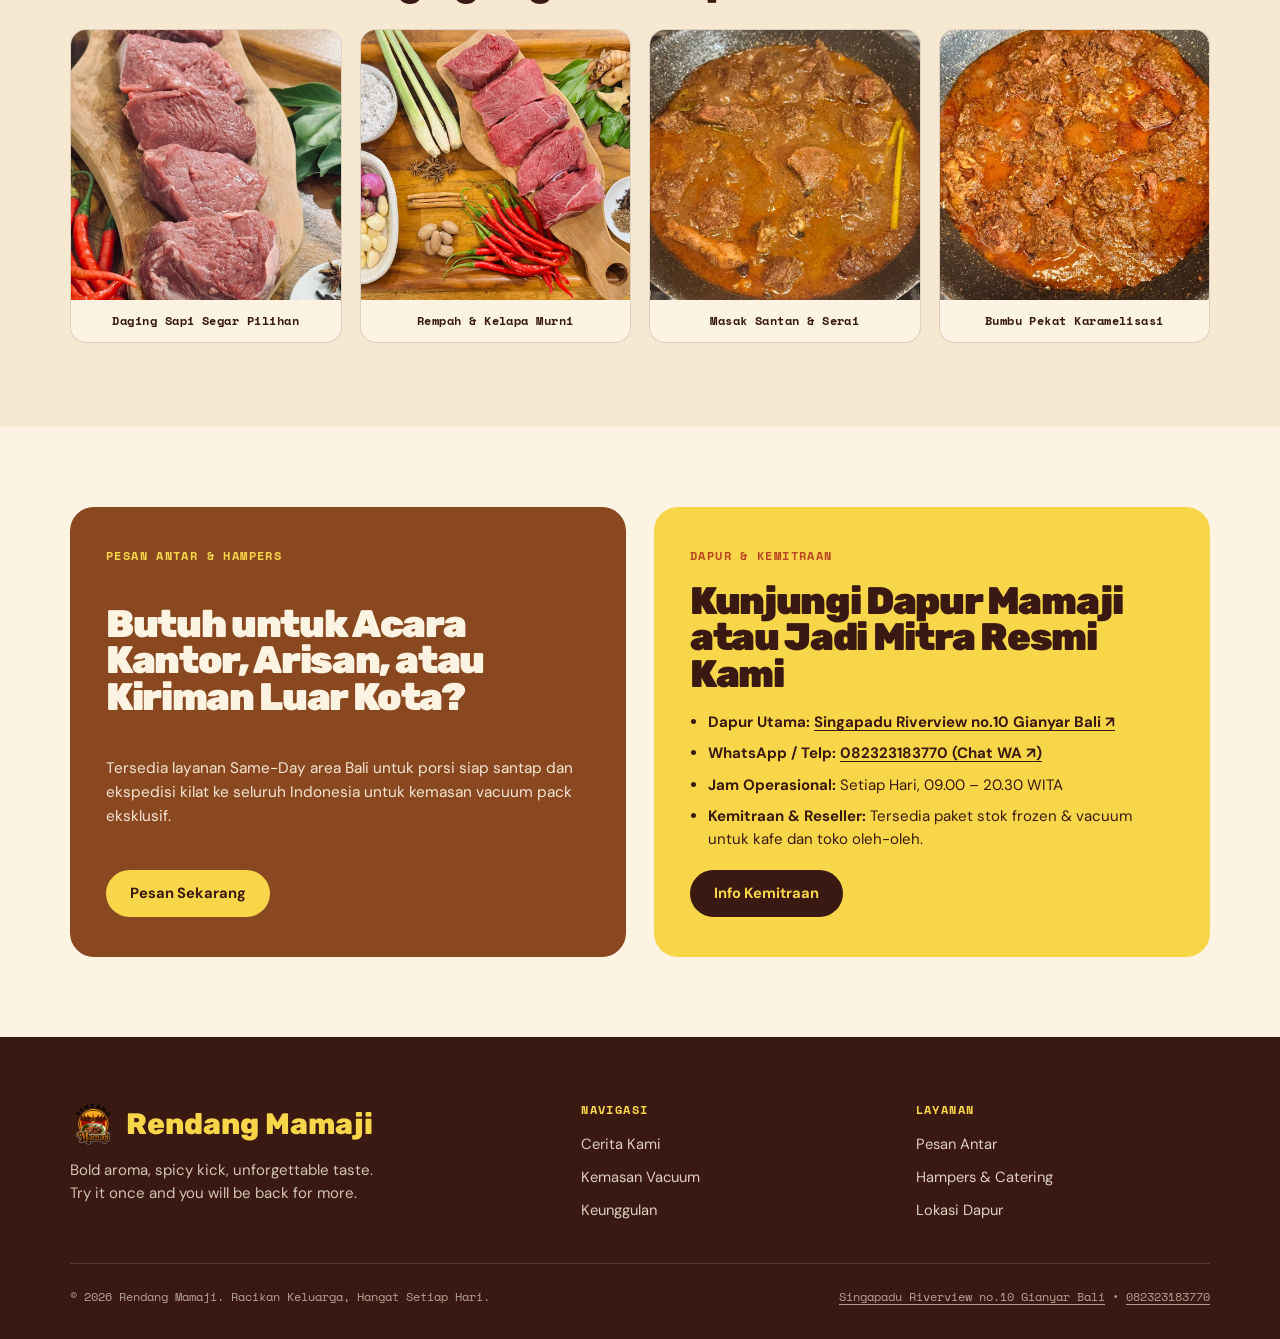
==== commit 48d6e232: "Add official Mamaji logo, revised family meal copy, and ingredient gallery" ====
--- a/index.html
+++ b/index.html
@@ -33,22 +33,12 @@
         <a href="#galeri" class="nav-link">KEUNGGULAN</a>
       </div>
 
-      <a href="#top" class="brand-logo" aria-label="Rendang Mamaji Beranda">
-        <svg class="brand-starburst" viewBox="0 0 64 64" fill="currentColor" aria-hidden="true">
-          <g transform="translate(32,32)">
-            <ellipse rx="4.2" ry="18" transform="rotate(0) translate(0,-11)" />
-            <ellipse rx="4.2" ry="18" transform="rotate(32.7) translate(0,-11)" />
-            <ellipse rx="4.2" ry="18" transform="rotate(65.4) translate(0,-11)" />
-            <ellipse rx="4.2" ry="18" transform="rotate(98.1) translate(0,-11)" />
-            <ellipse rx="4.2" ry="18" transform="rotate(130.9) translate(0,-11)" />
-            <ellipse rx="4.2" ry="18" transform="rotate(163.6) translate(0,-11)" />
-            <ellipse rx="4.2" ry="18" transform="rotate(196.3) translate(0,-11)" />
-            <ellipse rx="4.2" ry="18" transform="rotate(229) translate(0,-11)" />
-            <ellipse rx="4.2" ry="18" transform="rotate(261.8) translate(0,-11)" />
-            <ellipse rx="4.2" ry="18" transform="rotate(294.5) translate(0,-11)" />
-            <ellipse rx="4.2" ry="18" transform="rotate(327.2) translate(0,-11)" />
-          </g>
-        </svg>
+      <a href="#top" class="brand-logo" aria-label="Mamaji Local Culinary Beranda">
+        <img
+          src="Asset/Logo%20Rendang%20Mamaji%20cvrt.png"
+          alt="Logo Rendang Mamaji"
+          class="brand-logo-img"
+        />
         <span class="brand-wordmark">Mamaji Local Culinary</span>
       </a>
 
@@ -115,7 +105,7 @@
             Rumah.
           </h1>
           <p class="editorial-lead">
-            Dimasak perlahan selama 8 jam dengan santan murni dan rempah pilihan. Tersedia hangat setiap hari untuk makan siang maupun kemasan vacuum praktis untuk keluarga.
+            Dimasak perlahan selama 8 jam dengan santan murni dan rempah pilihan. Makan siang dan malam keluarga maupun kemasan vacuum praktis yang bisa dibawa dan disajikan di mana saja.
           </p>
         </div>
 
@@ -360,6 +350,59 @@
               Secara alami awet berkat proses pemasakan tradisional yang matang sempurna. Bebas pengawet buatan dan MSG tambahan—aman untuk dinikmati seluruh keluarga.
             </p>
           </article>
+        </div>
+
+        <div class="ingredients-block reveal">
+          <div class="ingredients-header">
+            <span class="section-tag">BAHAN-BAHAN &amp; PROSES ASLI</span>
+            <h3 class="ingredients-title">Dari Daging Segar &amp; Rempah Utuh Pilihan.</h3>
+          </div>
+
+          <div class="ingredients-grid">
+            <figure class="ingredient-card">
+              <div class="ingredient-thumb">
+                <img
+                  src="wordpress-media/rendang-mamaji-bahan-daging.jpg"
+                  alt="Potongan daging sapi segar pilihan bersama cabai merah dan rempah"
+                  loading="lazy"
+                />
+              </div>
+              <figcaption class="ingredient-caption">Daging Sapi Segar Pilihan</figcaption>
+            </figure>
+
+            <figure class="ingredient-card">
+              <div class="ingredient-thumb">
+                <img
+                  src="wordpress-media/rendang-mamaji-bahan-rempah.jpg"
+                  alt="Kelapa parut, serai, lengkuas, bawang merah, bawang putih, kayu manis, pala, cengkeh, dan jintan"
+                  loading="lazy"
+                />
+              </div>
+              <figcaption class="ingredient-caption">Rempah &amp; Kelapa Murni</figcaption>
+            </figure>
+
+            <figure class="ingredient-card">
+              <div class="ingredient-thumb">
+                <img
+                  src="wordpress-media/rendang-mamaji-proses-santan.jpg"
+                  alt="Proses memasak daging sapi dengan santan berbumbu dan serai di wajan"
+                  loading="lazy"
+                />
+              </div>
+              <figcaption class="ingredient-caption">Masak Santan &amp; Serai</figcaption>
+            </figure>
+
+            <figure class="ingredient-card">
+              <div class="ingredient-thumb">
+                <img
+                  src="wordpress-media/rendang-mamaji-proses-pekat.jpg"
+                  alt="Karamelisasi bumbu rendang yang pekat dan meresap sempurna"
+                  loading="lazy"
+                />
+              </div>
+              <figcaption class="ingredient-caption">Bumbu Pekat Karamelisasi</figcaption>
+            </figure>
+          </div>
         </div>
       </div>
     </section>
@@ -427,21 +470,11 @@
       <div class="footer-top">
         <div class="footer-brand-block">
           <div class="footer-logo">
-            <svg class="footer-starburst" viewBox="0 0 64 64" fill="currentColor" aria-hidden="true">
-              <g transform="translate(32,32)">
-                <ellipse rx="4.2" ry="18" transform="rotate(0) translate(0,-11)" />
-                <ellipse rx="4.2" ry="18" transform="rotate(32.7) translate(0,-11)" />
-                <ellipse rx="4.2" ry="18" transform="rotate(65.4) translate(0,-11)" />
-                <ellipse rx="4.2" ry="18" transform="rotate(98.1) translate(0,-11)" />
-                <ellipse rx="4.2" ry="18" transform="rotate(130.9) translate(0,-11)" />
-                <ellipse rx="4.2" ry="18" transform="rotate(163.6) translate(0,-11)" />
-                <ellipse rx="4.2" ry="18" transform="rotate(196.3) translate(0,-11)" />
-                <ellipse rx="4.2" ry="18" transform="rotate(229) translate(0,-11)" />
-                <ellipse rx="4.2" ry="18" transform="rotate(261.8) translate(0,-11)" />
-                <ellipse rx="4.2" ry="18" transform="rotate(294.5) translate(0,-11)" />
-                <ellipse rx="4.2" ry="18" transform="rotate(327.2) translate(0,-11)" />
-              </g>
-            </svg>
+            <img
+              src="Asset/Logo%20Rendang%20Mamaji%20cvrt.png"
+              alt="Logo Rendang Mamaji"
+              class="footer-logo-img"
+            />
             <span>Rendang Mamaji</span>
           </div>
           <p class="footer-tagline">
--- a/styles.css
+++ b/styles.css
@@ -143,6 +143,14 @@
   justify-self: center;
 }
 
+.brand-logo-img {
+  height: 40px;
+  width: auto;
+  display: block;
+  flex-shrink: 0;
+  object-fit: contain;
+}
+
 .brand-starburst {
   width: 24px;
   height: 24px;
@@ -150,7 +158,15 @@
   transition: transform 0.5s cubic-bezier(0.22, 1, 0.36, 1);
 }
 
-.brand-logo:hover .brand-starburst {
+.brand-logo:hover .brand-logo-img {
+  height: 40px;
+  width: auto;
+  display: block;
+  flex-shrink: 0;
+  object-fit: contain;
+}
+
+.brand-starburst {
   transform: rotate(45deg);
 }
 
@@ -833,6 +849,85 @@
   color: var(--espresso);
 }
 
+.ingredients-block {
+  margin-top: 56px;
+  padding-top: 48px;
+  border-top: 1.5px dashed rgba(58, 25, 18, 0.16);
+}
+
+.ingredients-header {
+  text-align: center;
+  margin-bottom: 28px;
+}
+
+.ingredients-title {
+  font-family: var(--font-serif);
+  font-size: clamp(1.5rem, 3.2vw, 2.25rem);
+  font-weight: 900;
+  line-height: 0.98;
+  letter-spacing: -0.03em;
+  color: var(--espresso);
+  margin: 0;
+}
+
+.ingredients-grid {
+  display: grid;
+  grid-template-columns: repeat(4, 1fr);
+  gap: 18px;
+}
+
+.ingredient-card {
+  margin: 0;
+  background-color: var(--cream);
+  border: 1.5px solid rgba(58, 25, 18, 0.16);
+  border-radius: var(--radius-md);
+  overflow: hidden;
+  display: flex;
+  flex-direction: column;
+  transition: transform 0.25s ease, box-shadow 0.25s ease;
+}
+
+.ingredient-card:hover {
+  transform: translateY(-4px);
+  box-shadow: var(--shadow-soft);
+}
+
+.ingredient-thumb {
+  aspect-ratio: 1 / 1;
+  overflow: hidden;
+  background-color: #E7D6BE;
+}
+
+.ingredient-thumb img {
+  width: 100%;
+  height: 100%;
+  object-fit: cover;
+  display: block;
+  transition: transform 0.45s ease;
+}
+
+.ingredient-card:hover .ingredient-thumb img {
+  transform: scale(1.05);
+}
+
+.ingredient-caption {
+  padding: 12px 14px;
+  font-family: var(--font-mono);
+  font-size: 0.72rem;
+  font-weight: 700;
+  letter-spacing: 0.04em;
+  text-align: center;
+  color: var(--espresso);
+}
+
+.footer-logo-img {
+  height: 46px;
+  width: auto;
+  display: block;
+  flex-shrink: 0;
+  object-fit: contain;
+}
+
 /* ============================================================
    Section 6: Kemitraan & Lokasi Info Band
    ============================================================ */
@@ -1039,7 +1134,8 @@
   }
 
   .menu-grid,
-  .craft-grid {
+  .craft-grid,
+  .ingredients-grid {
     grid-template-columns: repeat(2, 1fr);
   }
 
@@ -1054,6 +1150,10 @@
 }
 
 @media (max-width: 680px) {
+  .brand-logo-img {
+    height: 34px;
+  }
+
   .intro-showcase {
     padding: 52px 0 64px;
   }
@@ -1100,6 +1200,16 @@
     grid-template-columns: 1fr;
   }
 
+  .ingredients-grid {
+    grid-template-columns: repeat(2, 1fr);
+    gap: 12px;
+  }
+
+  .ingredient-caption {
+    font-size: 0.66rem;
+    padding: 10px 8px;
+  }
+
   .hero-section {
     padding: 0;
   }
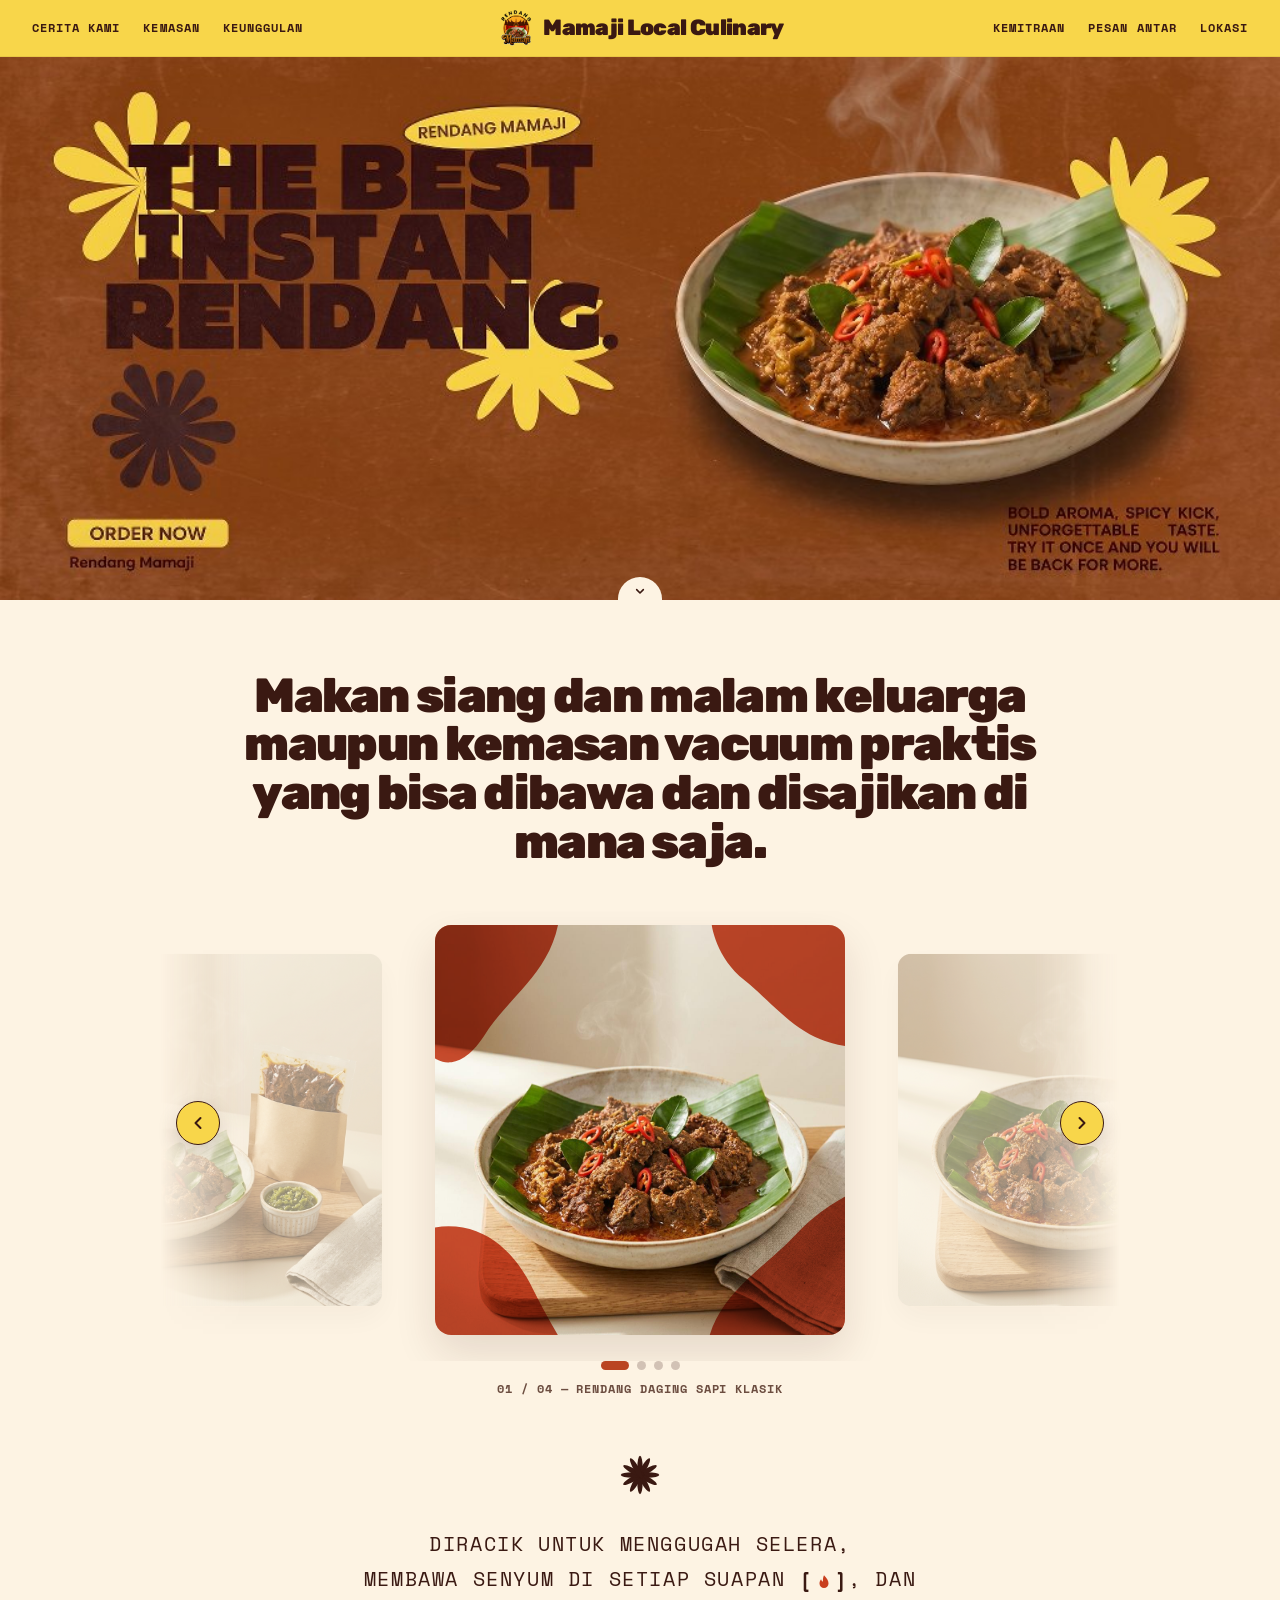
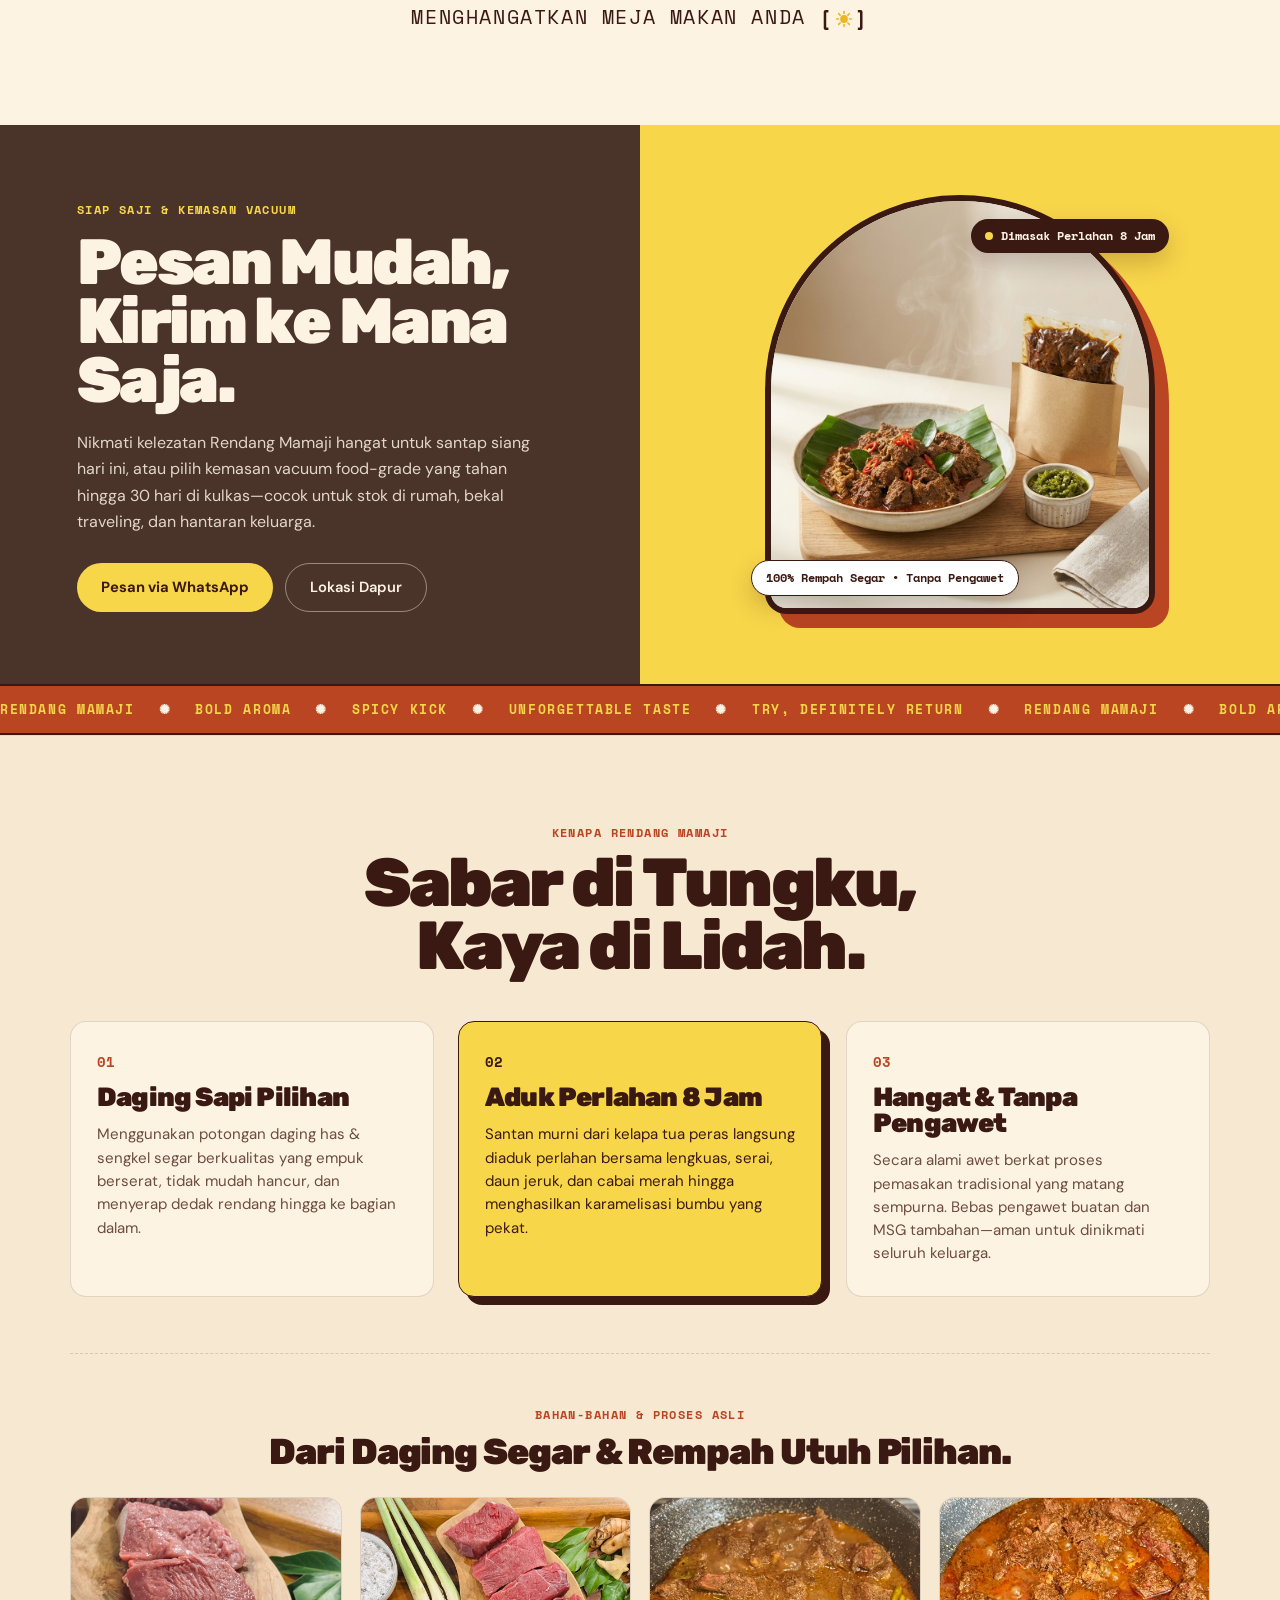
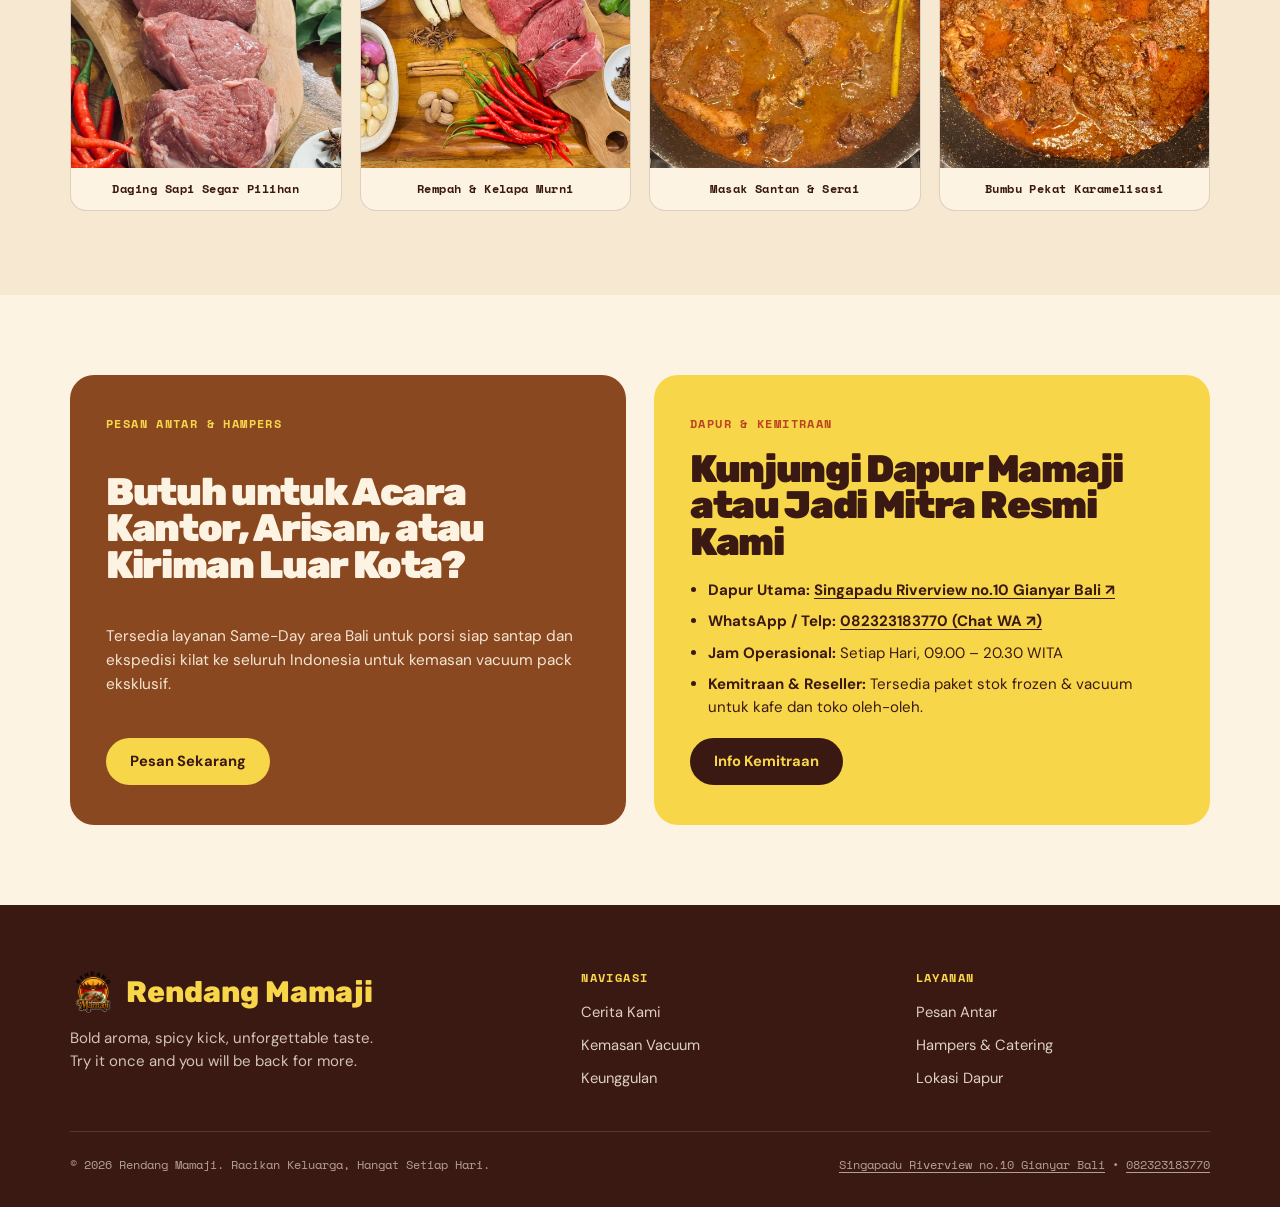
==== commit 943b1057: "Use official logo, ingredient gallery, and updated showcase headline copy" ====
--- a/index.html
+++ b/index.html
@@ -99,14 +99,8 @@
       <div class="container">
         <div class="editorial-intro-split reveal">
           <h1 class="editorial-heading">
-            Masakan<br />
-            Minang.<br />
-            Kehangatan<br />
-            Rumah.
+            Makan siang dan malam keluarga maupun kemasan vacuum praktis yang bisa dibawa dan disajikan di mana saja.
           </h1>
-          <p class="editorial-lead">
-            Dimasak perlahan selama 8 jam dengan santan murni dan rempah pilihan. Makan siang dan malam keluarga maupun kemasan vacuum praktis yang bisa dibawa dan disajikan di mana saja.
-          </p>
         </div>
 
         <div class="rendang-carousel reveal" id="rendangCarousel" aria-roledescription="carousel" aria-label="Galeri Varian Rendang Mamaji">
--- a/styles.css
+++ b/styles.css
@@ -309,32 +309,20 @@
 }
 
 .editorial-intro-split {
-  max-width: 960px;
-  margin: 0 auto 48px;
-  display: grid;
-  grid-template-columns: 1.2fr 0.8fr;
-  align-items: end;
-  gap: 36px;
+  max-width: 880px;
+  margin: 0 auto 44px;
+  text-align: center;
 }
 
 .editorial-heading {
   font-family: var(--font-serif);
-  font-size: clamp(3.2rem, 7.2vw, 5.75rem);
+  font-size: clamp(1.75rem, 3.8vw, 3rem);
   font-weight: 900;
-  line-height: 0.88;
-  letter-spacing: -0.045em;
-  text-align: left;
+  line-height: 1.02;
+  letter-spacing: -0.035em;
+  text-align: center;
   color: var(--espresso);
   margin: 0;
-}
-
-.editorial-lead {
-  margin: 0;
-  font-size: 1rem;
-  line-height: 1.55;
-  color: var(--ink-muted);
-  max-width: 340px;
-  justify-self: end;
 }
 
 .rendang-carousel {
@@ -1159,18 +1147,11 @@
   }
 
   .editorial-intro-split {
-    grid-template-columns: 1fr;
-    gap: 16px;
     margin-bottom: 34px;
   }
 
   .editorial-heading {
-    font-size: clamp(2.45rem, 11vw, 3.4rem);
-  }
-
-  .editorial-lead {
-    justify-self: start;
-    max-width: 100%;
+    font-size: clamp(1.6rem, 6.8vw, 2.15rem);
   }
 
   .carousel-slide {
